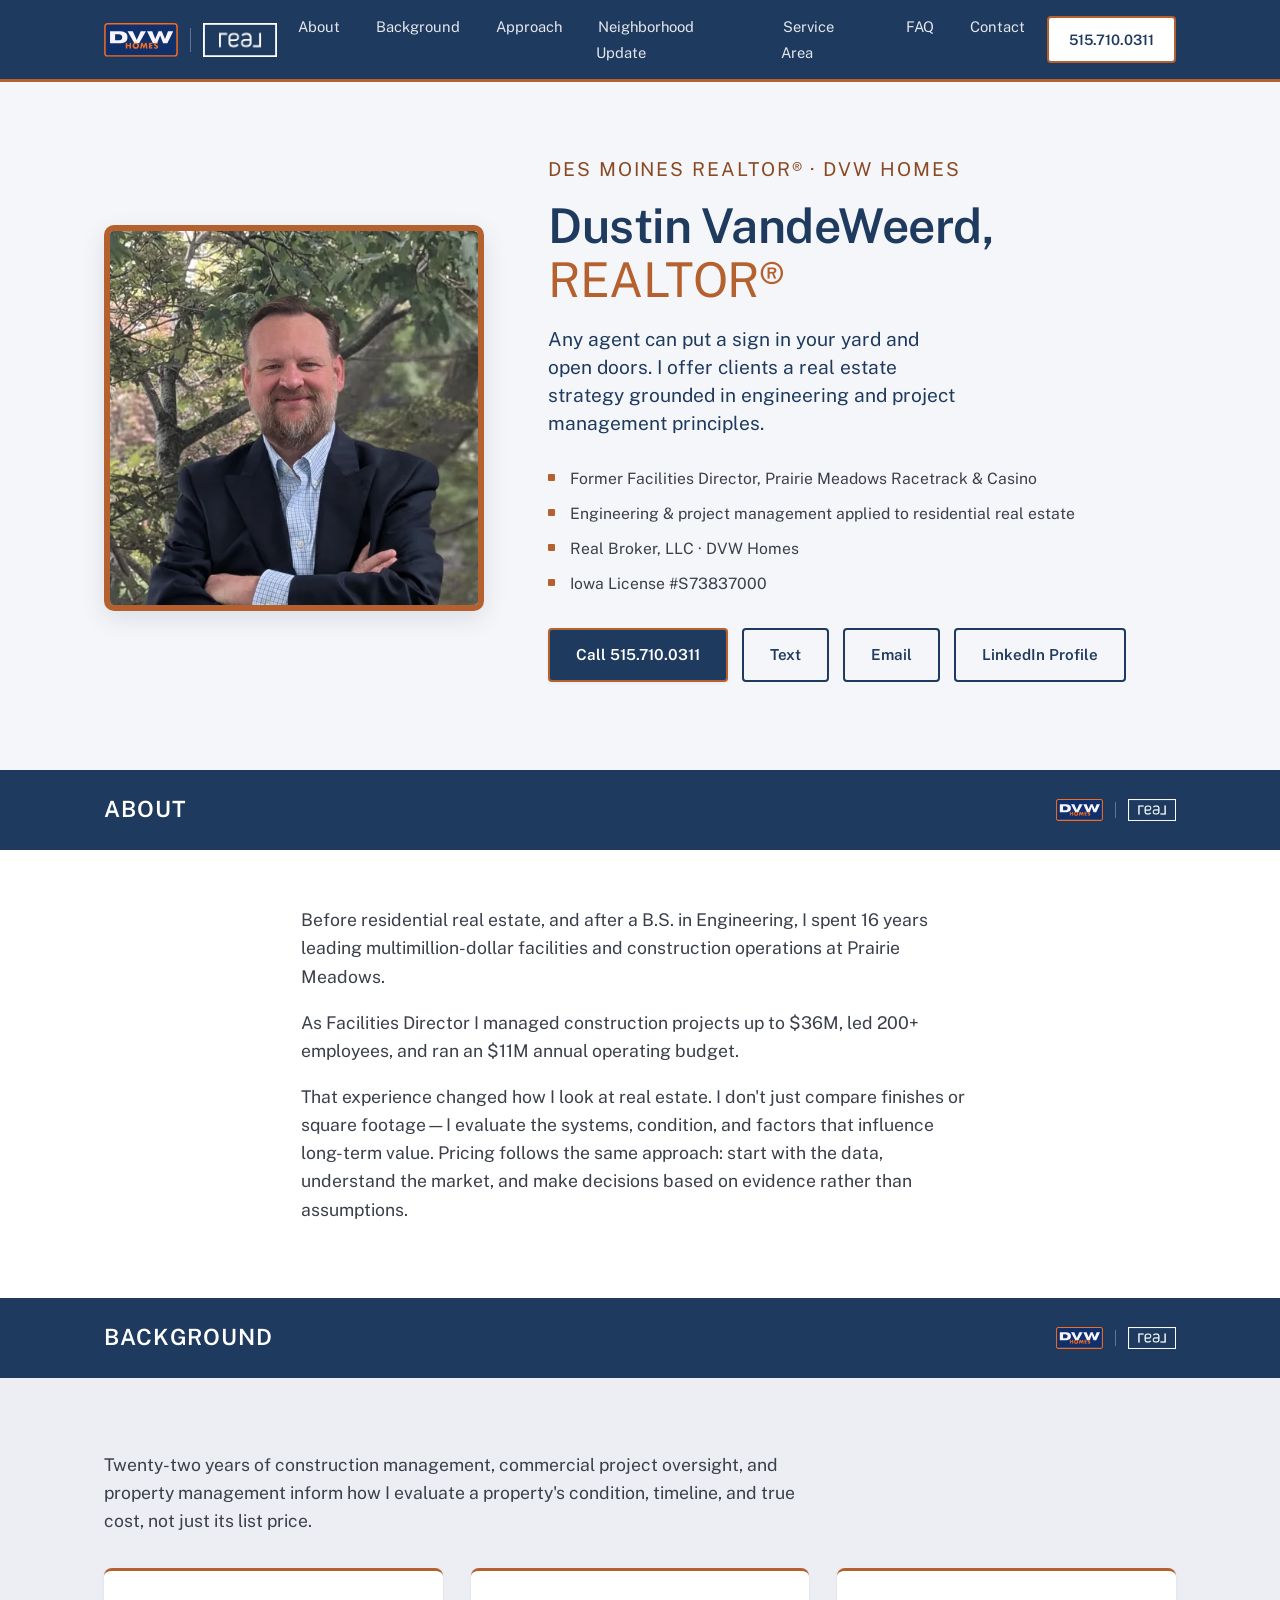
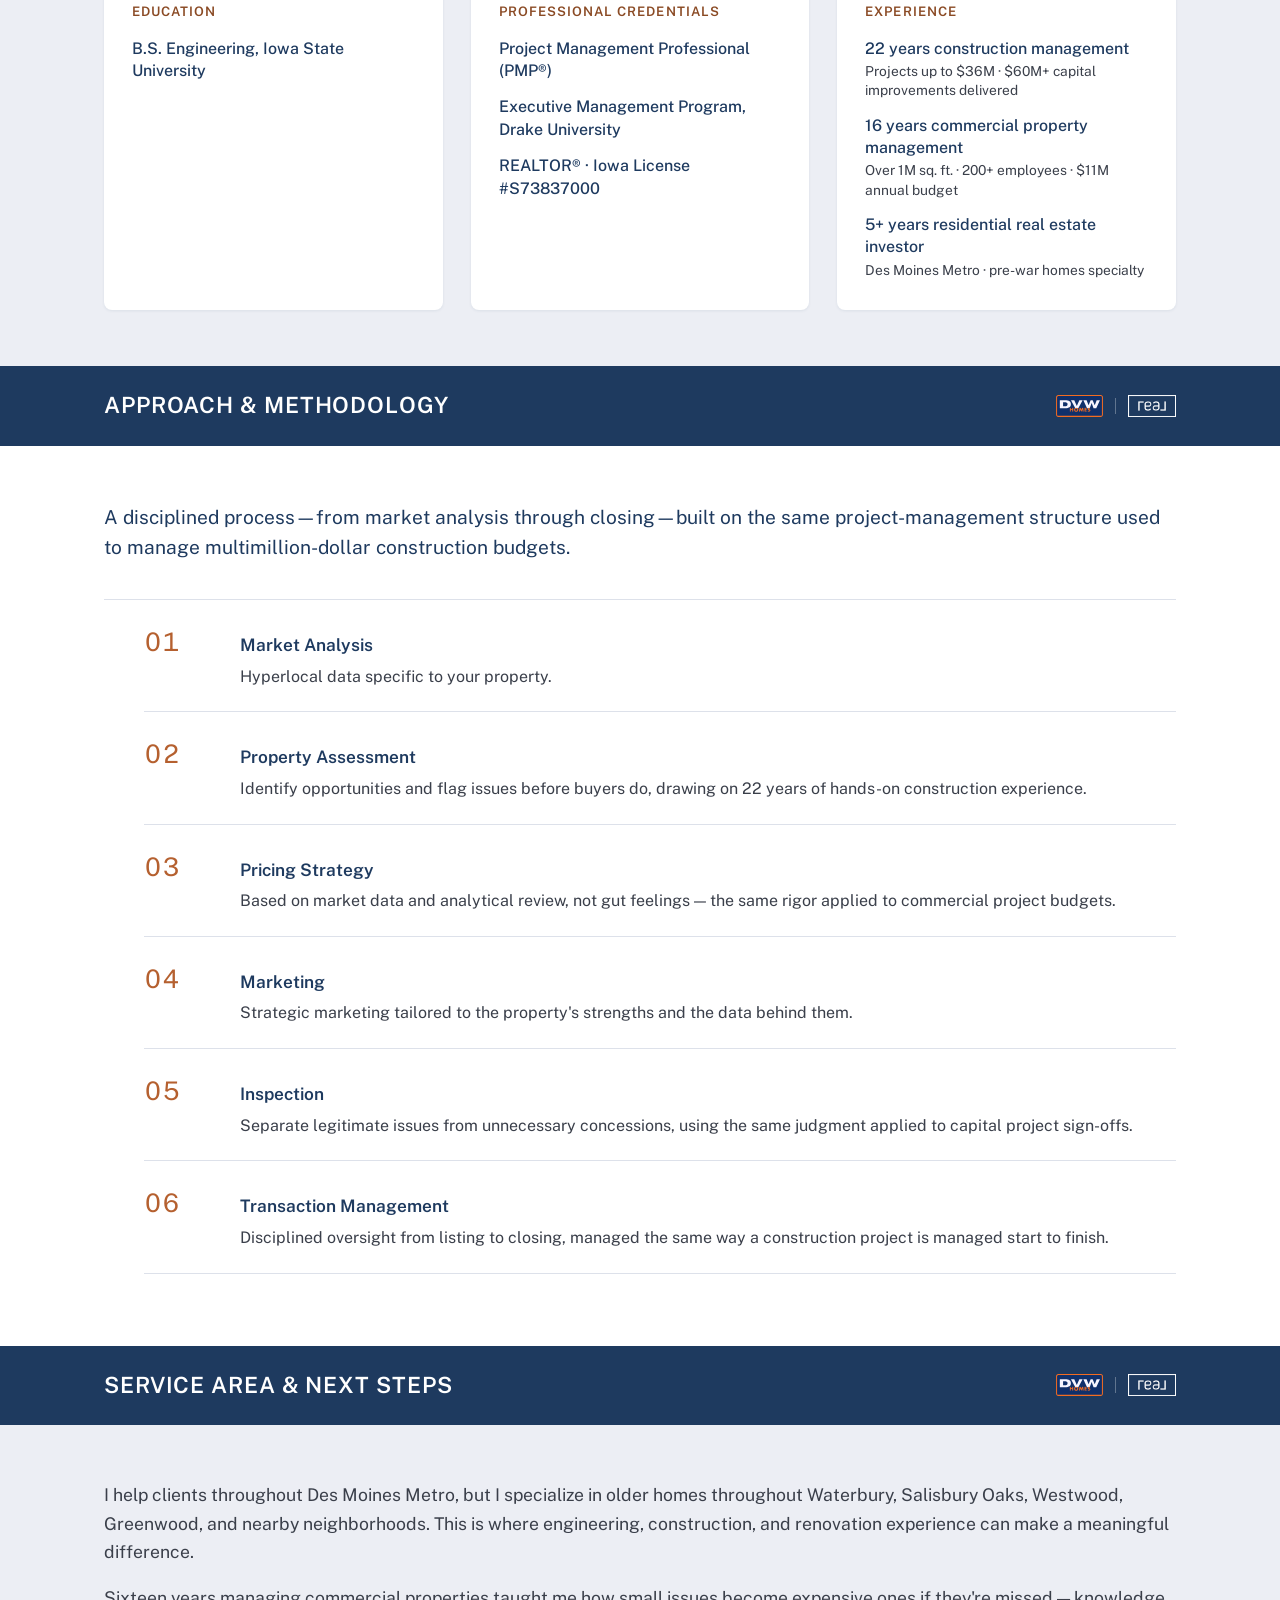
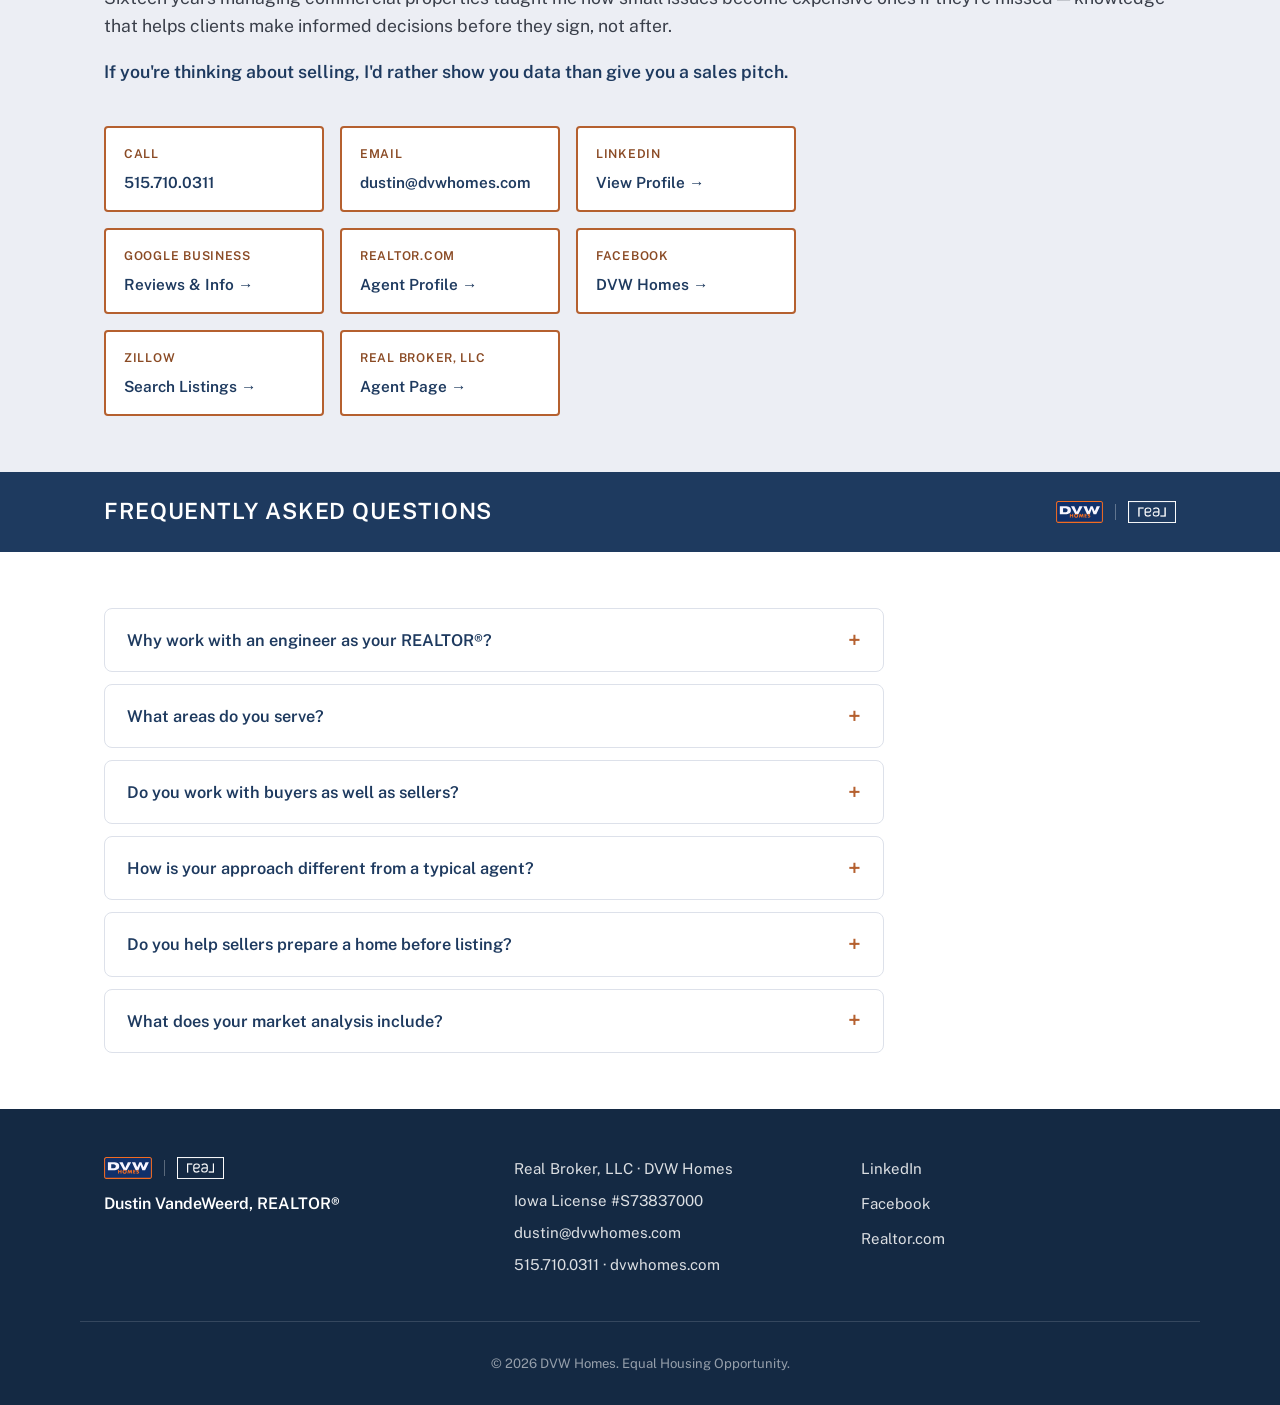
==== index.html @ 218a11d2 "Redesign neighborhood newsletter page: brand-true colors, unified button system, merged hero/differe" ====
<!DOCTYPE html>
<html lang="en">
<head>
<meta charset="UTF-8">
<meta name="viewport" content="width=device-width, initial-scale=1.0">
<title>Dustin VandeWeerd, Des Moines REALTOR® | DVW Homes</title>
<meta name="description" content="Des Moines REALTOR® Dustin VandeWeerd applies an engineering background and 22 years of construction experience to home buying, selling, and strategic guidance.">
<meta name="robots" content="index, follow">
<meta name="theme-color" content="#10306b">
<link rel="canonical" href="https://dvwhomes.com/">

<!-- Open Graph -->
<meta property="og:type" content="website">
<meta property="og:site_name" content="DVW Homes">
<meta property="og:title" content="Dustin VandeWeerd, Des Moines REALTOR® | DVW Homes">
<meta property="og:description" content="Des Moines REALTOR® Dustin VandeWeerd applies an engineering background and 22 years of construction experience to home buying, selling, and strategic guidance.">
<meta property="og:url" content="https://dvwhomes.com/">
<meta property="og:image" content="https://dvwhomes.com/assets/dvw-homes-og.jpg">
<meta property="og:image:width" content="1200">
<meta property="og:image:height" content="630">
<meta property="og:locale" content="en_US">

<!-- Twitter -->
<meta name="twitter:card" content="summary_large_image">
<meta name="twitter:title" content="Dustin VandeWeerd, Des Moines REALTOR® | DVW Homes">
<meta name="twitter:description" content="Des Moines REALTOR® Dustin VandeWeerd applies an engineering background and 22 years of construction experience to home buying, selling, and strategic guidance.">
<meta name="twitter:image" content="https://dvwhomes.com/assets/dvw-homes-og.jpg">

<link rel="icon" type="image/png" sizes="32x32" href="assets/favicon-32.png">
<link rel="icon" type="image/png" sizes="256x256" href="assets/favicon.png">
<link rel="apple-touch-icon" href="assets/apple-touch-icon.png">

<!-- Self-hosted fonts: no Google Fonts CDN round trip. Preload the two
     weights used above the fold (body copy + the H1/eyebrow) so text
     doesn't wait on CSS parsing to start fetching. -->
<link rel="preload" href="assets/fonts/public-sans-400.woff2" as="font" type="font/woff2" crossorigin>
<link rel="preload" href="assets/fonts/public-sans-600.woff2" as="font" type="font/woff2" crossorigin>
<link rel="preload" as="image" href="assets/dustin-hero-900.webp" fetchpriority="high"
      imagesrcset="assets/dustin-hero-480.webp 480w, assets/dustin-hero-900.webp 900w"
      imagesizes="(max-width: 980px) 320px, 380px" type="image/webp">

<link rel="stylesheet" href="style.css">

<script type="application/ld+json">
{
  "@context": "https://schema.org",
  "@type": ["RealEstateAgent", "LocalBusiness"],
  "name": "Dustin VandeWeerd, REALTOR\u00ae",
  "alternateName": "DVW Homes",
  "url": "https://dvwhomes.com/",
  "image": "https://dvwhomes.com/assets/dvw-homes-og.jpg",
  "logo": "https://dvwhomes.com/assets/dvw-only-logo.svg",
  "telephone": "+1-515-710-0311",
  "email": "dustin@dvwhomes.com",
  "identifier": "Iowa License #S73837000",
  "priceRange": "$$",
  "knowsAbout": [
    "Residential real estate",
    "Construction management",
    "Project management",
    "Property assessment",
    "Real estate pricing strategy"
  ],
  "address": {
    "@type": "PostalAddress",
    "addressLocality": "Des Moines",
    "addressRegion": "IA",
    "addressCountry": "US"
  },
  "areaServed": [
    {"@type": "City", "name": "Des Moines, IA"},
    {"@type": "City", "name": "Ankeny, IA"},
    {"@type": "City", "name": "Urbandale, IA"},
    {"@type": "City", "name": "West Des Moines, IA"},
    {"@type": "City", "name": "Waukee, IA"},
    {"@type": "City", "name": "Johnston, IA"},
    {"@type": "City", "name": "Clive, IA"},
    {"@type": "City", "name": "Windsor Heights, IA"},
    {"@type": "City", "name": "Pleasant Hill, IA"},
    {"@type": "City", "name": "Altoona, IA"},
    {"@type": "City", "name": "Norwalk, IA"},
    {"@type": "City", "name": "Cumming, IA"},
    {"@type": "Neighborhood", "name": "Waterbury, Des Moines, IA"},
    {"@type": "Neighborhood", "name": "Salisbury Oaks (SONA), Des Moines, IA"},
    {"@type": "Neighborhood", "name": "Westwood, Des Moines, IA"},
    {"@type": "Neighborhood", "name": "Greenwood, Des Moines, IA"}
  ],
  "worksFor": {
    "@type": "Organization",
    "name": "Real Broker, LLC",
    "url": "https://onereal.com/dvwhomes"
  },
  "sameAs": [
    "https://www.linkedin.com/in/dvwhomes/",
    "https://www.facebook.com/dvwhomes",
    "https://www.realtor.com/realestateagents/6a2c5222fc3a06b93ce57dd1",
    "https://onereal.com/dvwhomes",
    "https://share.google/mamUsUmlILJuWoOn6"
  ]
}
</script>

<script type="application/ld+json">
{
  "@context": "https://schema.org",
  "@type": "FAQPage",
  "mainEntity": [
    {
      "@type": "Question",
      "name": "Why work with an engineer as your REALTOR\u00ae?",
      "acceptedAnswer": {
        "@type": "Answer",
        "text": "I hold a B.S. in Engineering and spent 22 years in construction management, including 16 years as Facilities Director at Prairie Meadows overseeing projects up to $36M. That background shapes how I evaluate properties, assess condition, and price listings \u2014 with the same discipline used on commercial construction projects, applied to residential real estate."
      }
    },
    {
      "@type": "Question",
      "name": "What areas do you serve?",
      "acceptedAnswer": {
        "@type": "Answer",
        "text": "I work throughout the Des Moines metro, with a focus on Waterbury, Salisbury Oaks (SONA), Westwood, Greenwood, and nearby neighborhoods, where older housing stock benefits most from a construction and renovation background."
      }
    },
    {
      "@type": "Question",
      "name": "Do you work with buyers as well as sellers?",
      "acceptedAnswer": {
        "@type": "Answer",
        "text": "Yes. The same data-driven pricing and property assessment process applies whether you're buying your first home or selling one you've lived in for years."
      }
    },
    {
      "@type": "Question",
      "name": "How is your approach different from a typical agent?",
      "acceptedAnswer": {
        "@type": "Answer",
        "text": "My process follows the same structure I used managing construction projects: market analysis, property assessment, pricing strategy, marketing, inspection review, and transaction management \u2014 each step grounded in data rather than guesswork."
      }
    },
    {
      "@type": "Question",
      "name": "Do you help sellers prepare a home before listing?",
      "acceptedAnswer": {
        "@type": "Answer",
        "text": "Yes. Before a home goes on the market, I walk it with a construction-management eye \u2014 flagging issues that need attention and separating those from items that aren't worth the money, using the same assessment process described in my approach above."
      }
    },
    {
      "@type": "Question",
      "name": "What does your market analysis include?",
      "acceptedAnswer": {
        "@type": "Answer",
        "text": "Hyperlocal data specific to your property and neighborhood, used to build a pricing strategy based on market data rather than gut feelings \u2014 the same analytical approach used in commercial project budgeting."
      }
    }
  ]
}
</script>
</head>
<body>

<a class="skip-link" href="#main">Skip to content</a>

<header class="site-header">
  <div class="wrap header-inner">
    <a href="#top" class="brand" aria-label="DVW Homes home">
      <span class="logo-lockup">
        <img src="assets/dvw-only-logo.svg" alt="DVW Homes" width="74" height="34" class="lockup-dvw">
        <span class="lockup-divider" aria-hidden="true"></span>
        <img src="assets/real-broker-logo-white.png" alt="Real Broker, LLC" width="74" height="34" class="lockup-real">
      </span>
    </a>
    <nav class="site-nav" aria-label="Primary">
      <button class="nav-toggle" aria-expanded="false" aria-controls="nav-list">
        <span></span><span></span><span></span>
        <span class="sr-only">Menu</span>
      </button>
      <ul id="nav-list">
        <li><a href="#about">About</a></li>
        <li><a href="#background">Background</a></li>
        <li><a href="#approach">Approach</a></li>
        <li><a href="neighborhood-newsletter/">Neighborhood Update</a></li>
        <li><a href="#service-area">Service Area</a></li>
        <li><a href="#faq">FAQ</a></li>
        <li><a href="#contact">Contact</a></li>
      </ul>
    </nav>
    <a href="tel:5157100311" class="btn btn-nav">515.710.0311</a>
  </div>
</header>

<main id="main">

  <!-- HERO -->
  <section class="hero" id="top">
    <div class="wrap hero-inner">
      <div class="hero-photo">
        <picture>
          <source type="image/webp"
                  srcset="assets/dustin-hero-480.webp 480w, assets/dustin-hero-900.webp 900w"
                  sizes="(max-width: 980px) 320px, 380px">
          <img src="assets/dustin-hero-900.jpg"
               srcset="assets/dustin-hero-480.jpg 480w, assets/dustin-hero-900.jpg 900w"
               sizes="(max-width: 980px) 320px, 380px"
               width="900" height="916"
               alt="Dustin VandeWeerd, REALTOR with DVW Homes, standing outdoors in Des Moines"
               loading="eager" fetchpriority="high" decoding="async">
        </picture>
      </div>
      <div class="hero-copy">
        <p class="eyebrow">Des Moines REALTOR&reg; &middot; DVW Homes</p>
        <h1>Dustin VandeWeerd, <span class="serif-mark">REALTOR&reg;</span></h1>
        <p class="hero-lede">Any agent can put a sign in your yard and open doors. I offer clients a real estate strategy grounded in engineering and project management principles.</p>
        <ul class="hero-facts">
          <li>Former Facilities Director, Prairie Meadows Racetrack &amp; Casino</li>
          <li>Engineering &amp; project management applied to residential real estate</li>
          <li>Real Broker, LLC &middot; DVW Homes</li>
          <li>Iowa License #S73837000</li>
        </ul>
        <div class="btn-row">
          <a href="tel:5157100311" class="btn btn-primary">Call 515.710.0311</a>
          <a href="sms:5157100311" class="btn btn-outline">Text</a>
          <a href="mailto:dustin@dvwhomes.com" class="btn btn-outline">Email</a>
          <a href="https://www.linkedin.com/in/dvwhomes/" class="btn btn-outline" target="_blank" rel="noopener">LinkedIn Profile</a>
        </div>
      </div>
    </div>
  </section>

  <!-- ABOUT -->
  <section class="panel" id="about" aria-labelledby="about-h">
    <div class="panel-header">
      <div class="wrap panel-header-inner">
        <h2 id="about-h">About</h2>
        <span class="logo-lockup logo-lockup--sm" aria-hidden="true">
          <img src="assets/dvw-only-logo.svg" alt="" width="48" height="22" loading="lazy" decoding="async" class="lockup-dvw">
          <span class="lockup-divider"></span>
          <img src="assets/real-broker-logo-white.png" alt="" width="48" height="22" loading="lazy" decoding="async" class="lockup-real">
        </span>
      </div>
    </div>
    <div class="panel-body">
      <div class="wrap prose">
        <p>Before residential real estate, and after a B.S. in Engineering, I spent 16 years leading multimillion-dollar facilities and construction operations at Prairie Meadows.</p>
        <p>As Facilities Director I managed construction projects up to $36M, led 200+ employees, and ran an $11M annual operating budget.</p>
        <p>That experience changed how I look at real estate. I don't just compare finishes or square footage&mdash;I evaluate the systems, condition, and factors that influence long-term value. Pricing follows the same approach: start with the data, understand the market, and make decisions based on evidence rather than assumptions.</p>
      </div>
    </div>
  </section>

  <!-- BACKGROUND -->
  <section class="panel panel-alt" id="background" aria-labelledby="background-h">
    <div class="panel-header">
      <div class="wrap panel-header-inner">
        <h2 id="background-h">Background</h2>
        <span class="logo-lockup logo-lockup--sm" aria-hidden="true">
          <img src="assets/dvw-only-logo.svg" alt="" width="48" height="22" loading="lazy" decoding="async" class="lockup-dvw">
          <span class="lockup-divider"></span>
          <img src="assets/real-broker-logo-white.png" alt="" width="48" height="22" loading="lazy" decoding="async" class="lockup-real">
        </span>
      </div>
    </div>
    <div class="panel-body">
      <div class="wrap">
        <p class="prose section-intro">Twenty-two years of construction management, commercial project oversight, and property management inform how I evaluate a property's condition, timeline, and true cost, not just its list price.</p>
        <div class="credential-grid">
          <div class="credential-card">
            <h3>Education</h3>
            <ul>
              <li>B.S. Engineering, Iowa State University</li>
            </ul>
          </div>
          <div class="credential-card">
            <h3>Professional Credentials</h3>
            <ul>
              <li>Project Management Professional (PMP&reg;)</li>
              <li>Executive Management Program, Drake University</li>
              <li>REALTOR&reg; &middot; Iowa License #S73837000</li>
            </ul>
          </div>
          <div class="credential-card">
            <h3>Experience</h3>
            <ul>
              <li>22 years construction management<span class="detail">Projects up to $36M &middot; $60M+ capital improvements delivered</span></li>
              <li>16 years commercial property management<span class="detail">Over 1M sq. ft. &middot; 200+ employees &middot; $11M annual budget</span></li>
              <li>5+ years residential real estate investor<span class="detail">Des Moines Metro &middot; pre-war homes specialty</span></li>
            </ul>
          </div>
        </div>
      </div>
    </div>
  </section>

  <!-- APPROACH -->
  <section class="panel" id="approach" aria-labelledby="approach-h">
    <div class="panel-header">
      <div class="wrap panel-header-inner">
        <h2 id="approach-h">Approach &amp; Methodology</h2>
        <span class="logo-lockup logo-lockup--sm" aria-hidden="true">
          <img src="assets/dvw-only-logo.svg" alt="" width="48" height="22" loading="lazy" decoding="async" class="lockup-dvw">
          <span class="lockup-divider"></span>
          <img src="assets/real-broker-logo-white.png" alt="" width="48" height="22" loading="lazy" decoding="async" class="lockup-real">
        </span>
      </div>
    </div>
    <div class="panel-body">
      <div class="wrap">
        <p class="approach-intro">A disciplined process&mdash;from market analysis through closing&mdash;built on the same project-management structure used to manage multimillion-dollar construction budgets.</p>
        <ol class="process-list">
          <li><span class="process-num" aria-hidden="true">01</span><div><h3>Market Analysis</h3><p>Hyperlocal data specific to your property.</p></div></li>
          <li><span class="process-num" aria-hidden="true">02</span><div><h3>Property Assessment</h3><p>Identify opportunities and flag issues before buyers do, drawing on 22 years of hands-on construction experience.</p></div></li>
          <li><span class="process-num" aria-hidden="true">03</span><div><h3>Pricing Strategy</h3><p>Based on market data and analytical review, not gut feelings &mdash; the same rigor applied to commercial project budgets.</p></div></li>
          <li><span class="process-num" aria-hidden="true">04</span><div><h3>Marketing</h3><p>Strategic marketing tailored to the property's strengths and the data behind them.</p></div></li>
          <li><span class="process-num" aria-hidden="true">05</span><div><h3>Inspection</h3><p>Separate legitimate issues from unnecessary concessions, using the same judgment applied to capital project sign-offs.</p></div></li>
          <li><span class="process-num" aria-hidden="true">06</span><div><h3>Transaction Management</h3><p>Disciplined oversight from listing to closing, managed the same way a construction project is managed start to finish.</p></div></li>
        </ol>
      </div>
    </div>
  </section>

  <!-- SERVICE AREA -->
  <section class="panel panel-alt" id="service-area" aria-labelledby="service-area-h">
    <div class="panel-header">
      <div class="wrap panel-header-inner">
        <h2 id="service-area-h">Service Area &amp; Next Steps</h2>
        <span class="logo-lockup logo-lockup--sm" aria-hidden="true">
          <img src="assets/dvw-only-logo.svg" alt="" width="48" height="22" loading="lazy" decoding="async" class="lockup-dvw">
          <span class="lockup-divider"></span>
          <img src="assets/real-broker-logo-white.png" alt="" width="48" height="22" loading="lazy" decoding="async" class="lockup-real">
        </span>
      </div>
    </div>
    <div class="panel-body">
      <div class="wrap">
        <div class="prose prose-wide">
          <p>I help clients throughout Des Moines Metro, but I specialize in older homes throughout Waterbury, Salisbury Oaks, Westwood, Greenwood, and nearby neighborhoods. This is where engineering, construction, and renovation experience can make a meaningful difference.</p>
          <p>Sixteen years managing commercial properties taught me how small issues become expensive ones if they're missed &mdash; knowledge that helps clients make informed decisions before they sign, not after.</p>
          <p class="prose-emphasis">If you're thinking about selling, I'd rather show you data than give you a sales pitch.</p>
        </div>
        <div class="link-grid" id="contact">
          <a class="link-card" href="tel:5157100311">
            <span class="link-card-label">Call</span>
            <span class="link-card-value">515.710.0311</span>
          </a>
          <a class="link-card" href="mailto:dustin@dvwhomes.com">
            <span class="link-card-label">Email</span>
            <span class="link-card-value">dustin@dvwhomes.com</span>
          </a>
          <a class="link-card" href="https://www.linkedin.com/in/dvwhomes/" target="_blank" rel="noopener">
            <span class="link-card-label">LinkedIn</span>
            <span class="link-card-value">View Profile &rarr;</span>
          </a>
          <a class="link-card" href="https://share.google/mamUsUmlILJuWoOn6" target="_blank" rel="noopener">
            <span class="link-card-label">Google Business</span>
            <span class="link-card-value">Reviews &amp; Info &rarr;</span>
          </a>
          <a class="link-card" href="https://www.realtor.com/realestateagents/6a2c5222fc3a06b93ce57dd1" target="_blank" rel="noopener">
            <span class="link-card-label">Realtor.com</span>
            <span class="link-card-value">Agent Profile &rarr;</span>
          </a>
          <a class="link-card" href="https://www.facebook.com/dvwhomes" target="_blank" rel="noopener">
            <span class="link-card-label">Facebook</span>
            <span class="link-card-value">DVW Homes &rarr;</span>
          </a>
          <a class="link-card" href="https://www.zillow.com" target="_blank" rel="noopener">
            <span class="link-card-label">Zillow</span>
            <span class="link-card-value">Search Listings &rarr;</span>
          </a>
          <a class="link-card" href="https://onereal.com/dvwhomes" target="_blank" rel="noopener">
            <span class="link-card-label">Real Broker, LLC</span>
            <span class="link-card-value">Agent Page &rarr;</span>
          </a>
        </div>
      </div>
    </div>
  </section>
  <!-- FAQ -->
  <section class="panel" id="faq" aria-labelledby="faq-h">
    <div class="panel-header">
      <div class="wrap panel-header-inner">
        <h2 id="faq-h">Frequently Asked Questions</h2>
        <span class="logo-lockup logo-lockup--sm" aria-hidden="true">
          <img src="assets/dvw-only-logo.svg" alt="" width="48" height="22" loading="lazy" decoding="async" class="lockup-dvw">
          <span class="lockup-divider"></span>
          <img src="assets/real-broker-logo-white.png" alt="" width="48" height="22" loading="lazy" decoding="async" class="lockup-real">
        </span>
      </div>
    </div>
    <div class="panel-body">
      <div class="wrap">
        <div class="faq-list">
          <details class="faq-item">
            <summary>Why work with an engineer as your REALTOR&reg;?</summary>
            <p>I hold a B.S. in Engineering and spent 22 years in construction management, including 16 years as Facilities Director at Prairie Meadows overseeing projects up to $36M. That background shapes how I evaluate properties, assess condition, and price listings &mdash; with the same discipline used on commercial construction projects, applied to residential real estate.</p>
          </details>
          <details class="faq-item">
            <summary>What areas do you serve?</summary>
            <p>I work throughout the Des Moines metro, with a focus on Waterbury, Salisbury Oaks (SONA), Westwood, Greenwood, and nearby neighborhoods, where older housing stock benefits most from a construction and renovation background.</p>
          </details>
          <details class="faq-item">
            <summary>Do you work with buyers as well as sellers?</summary>
            <p>Yes. The same data-driven pricing and property assessment process applies whether you're buying your first home or selling one you've lived in for years.</p>
          </details>
          <details class="faq-item">
            <summary>How is your approach different from a typical agent?</summary>
            <p>My process follows the same structure I used managing construction projects: market analysis, property assessment, pricing strategy, marketing, inspection review, and transaction management &mdash; each step grounded in data rather than guesswork.</p>
          </details>
          <details class="faq-item">
            <summary>Do you help sellers prepare a home before listing?</summary>
            <p>Yes. Before a home goes on the market, I walk it with a construction-management eye &mdash; flagging issues that need attention and separating those from items that aren't worth the money, using the same assessment process described in my approach above.</p>
          </details>
          <details class="faq-item">
            <summary>What does your market analysis include?</summary>
            <p>Hyperlocal data specific to your property and neighborhood, used to build a pricing strategy based on market data rather than gut feelings &mdash; the same analytical approach used in commercial project budgeting.</p>
          </details>
        </div>
      </div>
    </div>
  </section>

</main>

<footer class="site-footer">
  <div class="wrap footer-inner">
    <div class="footer-brand">
      <span class="logo-lockup logo-lockup--sm">
        <img src="assets/dvw-only-logo.svg" alt="DVW Homes" width="48" height="22" loading="lazy" decoding="async" class="lockup-dvw">
        <span class="lockup-divider" aria-hidden="true"></span>
        <img src="assets/real-broker-logo-white.png" alt="Real Broker, LLC" width="48" height="22" loading="lazy" decoding="async" class="lockup-real">
      </span>
      <p>Dustin VandeWeerd, REALTOR&reg;</p>
    </div>
    <div class="footer-contact">
      <p>Real Broker, LLC &middot; DVW Homes</p>
      <p>Iowa License #S73837000</p>
      <p><a href="mailto:dustin@dvwhomes.com">dustin@dvwhomes.com</a></p>
      <p><a href="tel:5157100311">515.710.0311</a> &middot; <a href="https://dvwhomes.com">dvwhomes.com</a></p>
    </div>
    <div class="footer-links">
      <a href="https://www.linkedin.com/in/dvwhomes/" target="_blank" rel="noopener">LinkedIn</a>
      <a href="https://www.facebook.com/dvwhomes" target="_blank" rel="noopener">Facebook</a>
      <a href="https://www.realtor.com/realestateagents/6a2c5222fc3a06b93ce57dd1" target="_blank" rel="noopener">Realtor.com</a>
    </div>
  </div>
  <div class="wrap footer-bottom">
    <p>&copy; <span id="year">2026</span> DVW Homes. Equal Housing Opportunity.</p>
  </div>
</footer>

<script src="script.js"></script>
</body>
</html>
---- style.css ----
/* ============================================
   Self-hosted Public Sans (latin, 400/500/600/700)
   No Google Fonts CDN round trip.
   ============================================ */
@font-face {
  font-family: 'Public Sans';
  font-style: normal;
  font-weight: 400;
  font-display: swap;
  src: url('assets/fonts/public-sans-400.woff2') format('woff2');
}
@font-face {
  font-family: 'Public Sans';
  font-style: normal;
  font-weight: 500;
  font-display: swap;
  src: url('assets/fonts/public-sans-500.woff2') format('woff2');
}
@font-face {
  font-family: 'Public Sans';
  font-style: normal;
  font-weight: 600;
  font-display: swap;
  src: url('assets/fonts/public-sans-600.woff2') format('woff2');
}
@font-face {
  font-family: 'Public Sans';
  font-style: normal;
  font-weight: 700;
  font-display: swap;
  src: url('assets/fonts/public-sans-700.woff2') format('woff2');
}

/* ============================================
   DVW Homes — Design tokens
   Muted, consulting/engineering-firm palette:
   less saturated navy, terracotta instead of
   bright orange, tighter corner radii.
   ============================================ */
:root {
  --navy: #1e3a5f;
  --navy-deep: #142943;
  --orange: #b5602f;
  --orange-deep: #954e26;
  /* AA-safe (4.5:1+ on white) variant for small text set in orange. */
  --orange-text: #8a4a24;
  --ink: #1d1d1d;
  --body-text: #3a3f4a;
  --bg: #f5f6f9;
  --bg-alt: #eceef4;
  --white: #ffffff;
  --line: #dde1ea;

  --font: 'Public Sans', -apple-system, BlinkMacSystemFont, 'Segoe UI', sans-serif;

  --radius-sm: 4px;
  --radius-md: 8px;
  --radius-lg: 10px;

  --wrap: 1120px;
  --header-h: 84px;

  --shadow-sm: 0 1px 3px rgba(30, 58, 95, 0.08);
  --shadow-md: 0 8px 24px rgba(30, 58, 95, 0.12);
}

/* ============================================
   Reset
   ============================================ */
*, *::before, *::after { box-sizing: border-box; }
html { scroll-behavior: smooth; }
body {
  margin: 0;
  font-family: var(--font);
  color: var(--body-text);
  background: var(--bg);
  line-height: 1.6;
  -webkit-font-smoothing: antialiased;
}
img { max-width: 100%; display: block; }
a { color: inherit; text-decoration: none; }
ul { margin: 0; padding: 0; list-style: none; }
h1, h2, h3 { font-family: var(--font); color: var(--navy); margin: 0; font-weight: 600; }

.sr-only {
  position: absolute; width: 1px; height: 1px; padding: 0; margin: -1px;
  overflow: hidden; clip: rect(0,0,0,0); white-space: nowrap; border: 0;
}

.skip-link {
  position: absolute; left: -999px; top: 0; z-index: 200;
  background: var(--orange); color: var(--white); padding: 12px 20px;
  font-weight: 600;
}
.skip-link:focus { left: 0; }

:focus-visible {
  outline: 3px solid var(--orange);
  outline-offset: 2px;
}

@media (prefers-reduced-motion: reduce) {
  html { scroll-behavior: auto; }
  * { animation-duration: 0.01ms !important; transition-duration: 0.01ms !important; }
}

.wrap {
  max-width: var(--wrap);
  margin: 0 auto;
  padding: 0 24px;
}

/* Anchor targets: offset for the sticky header so a nav click
   doesn't land the heading underneath it. */
section[id],
#contact {
  scroll-margin-top: var(--header-h);
}

/* ============================================
   Logo lockup (DVW mark + Real Broker mark)
   Used in header, panel headers, and footer —
   all on navy backgrounds, so the white-outline
   Real logo reads correctly everywhere it appears.
   ============================================ */
.logo-lockup {
  display: inline-flex;
  align-items: center;
  gap: 12px;
}
.logo-lockup .lockup-dvw,
.logo-lockup .lockup-real {
  height: 34px;
  width: auto;
  display: block;
}
.logo-lockup .lockup-divider {
  width: 1px;
  height: 24px;
  background: rgba(255, 255, 255, 0.3);
  flex-shrink: 0;
}
.logo-lockup--sm .lockup-dvw,
.logo-lockup--sm .lockup-real {
  height: 22px;
}
.logo-lockup--sm .lockup-divider { height: 16px; }

/* ============================================
   Buttons
   ============================================ */
.btn {
  display: inline-flex;
  align-items: center;
  gap: 8px;
  font-family: var(--font);
  font-weight: 600;
  font-size: 0.95rem;
  padding: 13px 26px;
  border-radius: var(--radius-sm);
  border: 2px solid transparent;
  cursor: pointer;
  transition: transform 0.15s ease, background-color 0.15s ease, color 0.15s ease, box-shadow 0.15s ease;
  white-space: nowrap;
}
/* Primary CTA: solid navy (12.7:1 contrast) with an accent ring —
   white text on the orange accent alone fails WCAG AA at button
   text sizes, so orange stays a border accent, not the fill. */
.btn-primary {
  background: var(--navy);
  color: var(--white);
  border-color: var(--orange);
  box-shadow: var(--shadow-sm);
}
.btn-primary:hover { background: var(--navy-deep); border-color: var(--orange-deep); transform: translateY(-1px); }

.btn-outline {
  background: transparent;
  border-color: var(--navy);
  color: var(--navy);
}
.btn-outline:hover { background: var(--navy); color: var(--white); }

.btn-text {
  padding: 13px 4px;
  color: var(--navy);
  font-weight: 600;
  border-bottom: 2px solid transparent;
}
.btn-text:hover { border-bottom-color: var(--orange); }

/* Same contrast logic as .btn-primary. */
.btn-nav {
  background: var(--white);
  color: var(--navy);
  border-color: var(--orange);
  padding: 10px 20px;
  font-size: 0.9rem;
  flex-shrink: 0;
}
.btn-nav:hover { background: var(--navy-deep); color: var(--white); border-color: var(--orange-deep); }

.btn-row {
  display: flex;
  flex-wrap: wrap;
  align-items: center;
  gap: 14px;
  margin-top: 32px;
}

/* ============================================
   Header / Nav
   ============================================ */
.site-header {
  background: var(--navy);
  position: sticky;
  top: 0;
  z-index: 100;
  border-bottom: 3px solid var(--orange);
}
.header-inner {
  display: flex;
  align-items: center;
  justify-content: space-between;
  gap: 20px;
  padding-top: 14px;
  padding-bottom: 14px;
}
.brand { display: inline-flex; }

.site-nav ul {
  display: flex;
  gap: 32px;
}
.site-nav a {
  color: var(--white);
  font-size: 0.92rem;
  font-weight: 400;
  opacity: 0.88;
  padding: 6px 2px;
  border-bottom: 2px solid transparent;
  transition: opacity 0.15s ease, border-color 0.15s ease;
}
.site-nav a:hover { opacity: 1; border-bottom-color: var(--orange); }

.nav-toggle {
  display: none;
  flex-direction: column;
  justify-content: center;
  gap: 5px;
  width: 40px;
  height: 40px;
  background: transparent;
  border: none;
  cursor: pointer;
  padding: 0;
}
.nav-toggle span {
  display: block;
  height: 2px;
  width: 24px;
  background: var(--white);
  margin: 0 auto;
  transition: transform 0.2s ease, opacity 0.2s ease;
}

/* ============================================
   Hero
   ============================================ */
.hero {
  background: var(--bg);
  padding: 72px 0 88px;
}
.hero-inner {
  display: grid;
  grid-template-columns: 380px 1fr;
  gap: 64px;
  align-items: center;
}
.hero-photo img {
  border-radius: var(--radius-lg);
  border: 6px solid var(--orange);
  box-shadow: var(--shadow-md);
  width: 100%;
  height: auto;
  object-fit: cover;
}
.eyebrow {
  text-transform: uppercase;
  letter-spacing: 0.1em;
  font-weight: 400;
  font-size: 1.2rem;
  color: var(--orange-text);
  margin: 0 0 14px;
}
.hero-copy h1 {
  font-size: clamp(2.1rem, 4vw, 3rem);
  font-weight: 600;
  line-height: 1.12;
  letter-spacing: -0.01em;
}
.serif-mark { color: var(--orange); font-weight: 400; }
.hero-lede {
  font-size: 1.2rem;
  font-weight: 400;
  color: var(--navy);
  margin: 20px 0 0;
  max-width: 34ch;
  line-height: 1.45;
}
.hero-facts {
  margin-top: 28px;
  display: grid;
  gap: 10px;
}
.hero-facts li {
  position: relative;
  padding-left: 22px;
  font-size: 0.98rem;
  color: var(--body-text);
}
.hero-facts li::before {
  content: '';
  position: absolute;
  left: 0;
  top: 8px;
  width: 7px;
  height: 7px;
  border-radius: 1px;
  background: var(--orange);
}

/* ============================================
   Panels (section pattern)
   ============================================ */
.panel-header {
  background: var(--navy);
}
.panel-header-inner {
  display: flex;
  align-items: center;
  justify-content: space-between;
  padding: 22px 24px;
}
.panel-header h2 {
  color: var(--white);
  font-size: 1.4rem;
  font-weight: 600;
  text-transform: uppercase;
  letter-spacing: 0.04em;
}

.panel-body {
  padding: 56px 0;
  background: var(--white);
}
.panel-alt .panel-body { background: var(--bg-alt); }

.prose {
  max-width: 66ch;
  font-size: 1.1rem;
}
.prose p { margin: 0 0 18px; }
.prose-emphasis {
  color: var(--navy);
  font-weight: 600;
}
.section-intro { margin-bottom: 32px; }
/* Service Area intro sits directly above the full-width link grid;
   the 66ch reading-width cap made it look narrower than the rest
   of the section by comparison. Let it use the full wrap width. */
.prose-wide { max-width: none; }

/* Credentials grid */
.credential-grid {
  display: grid;
  grid-template-columns: repeat(3, 1fr);
  gap: 28px;
}
.credential-card {
  background: var(--white);
  border-radius: var(--radius-md);
  padding: 30px 28px;
  box-shadow: var(--shadow-sm);
  border-top: 3px solid var(--orange);
}
.credential-card h3 {
  font-size: 0.82rem;
  text-transform: uppercase;
  letter-spacing: 0.08em;
  color: var(--orange-text);
  margin-bottom: 16px;
}
.credential-card ul { display: grid; gap: 14px; }
.credential-card li {
  font-weight: 500;
  color: var(--navy);
  font-size: 1rem;
  line-height: 1.4;
}
.credential-card li .detail {
  display: block;
  font-weight: 400;
  color: var(--body-text);
  font-size: 0.86rem;
  margin-top: 2px;
}

/* Approach / process list */
.approach-intro {
  font-size: 1.2rem;
  color: var(--navy);
  font-weight: 400;
  margin: 0 0 36px;
}
.process-list {
  display: grid;
  gap: 0;
  border-top: 1px solid var(--line);
}
.process-list li {
  display: grid;
  grid-template-columns: 72px 1fr;
  gap: 24px;
  align-items: baseline;
  padding: 22px 0;
  border-bottom: 1px solid var(--line);
}
.process-num {
  font-size: 1.6rem;
  font-weight: 400;
  color: var(--orange);
  font-variant-numeric: tabular-nums;
}
.process-list h3 {
  display: block;
  font-size: 1.08rem;
  margin: 0 0 4px;
}
.process-list p { margin: 0; color: var(--body-text); }

/* Link grid — fixed card width (not 1fr stretch) so cards read as
   compact buttons rather than oversized tiles, and wrap into more
   rows instead of stretching to fill four wide columns. */
.link-grid {
  margin-top: 40px;
  display: grid;
  grid-template-columns: repeat(3, 220px);
  justify-content: start;
  gap: 16px;
}
.link-card {
  display: flex;
  flex-direction: column;
  gap: 6px;
  background: var(--white);
  border: 2px solid var(--orange);
  border-radius: var(--radius-sm);
  padding: 16px 18px;
  transition: background-color 0.15s ease, transform 0.15s ease;
}
.link-card:hover { background: var(--navy); transform: translateY(-2px); }
.link-card:hover .link-card-label,
.link-card:hover .link-card-value { color: var(--white); }
.link-card-label {
  font-size: 0.76rem;
  text-transform: uppercase;
  letter-spacing: 0.06em;
  color: var(--orange-text);
  font-weight: 600;
}
.link-card-value {
  font-size: 0.96rem;
  font-weight: 600;
  color: var(--navy);
}

/* FAQ */
.faq-list {
  display: grid;
  gap: 12px;
  max-width: 780px;
}
.faq-item {
  background: var(--white);
  border: 1px solid var(--line);
  border-radius: var(--radius-md);
  padding: 18px 22px;
}
.faq-item + .faq-item { margin-top: 0; }
.faq-item summary {
  cursor: pointer;
  font-weight: 600;
  color: var(--navy);
  font-size: 1.02rem;
  list-style: none;
  display: flex;
  align-items: center;
  justify-content: space-between;
  gap: 16px;
}
.faq-item summary::-webkit-details-marker { display: none; }
.faq-item summary::after {
  content: '+';
  flex-shrink: 0;
  color: var(--orange);
  font-weight: 600;
  font-size: 1.4rem;
  line-height: 1;
}
.faq-item[open] summary::after { content: '\2212'; }
.faq-item p {
  margin: 14px 0 0;
  color: var(--body-text);
  font-size: 0.98rem;
  line-height: 1.6;
}

/* ============================================
   Footer
   ============================================ */
.site-footer {
  background: var(--navy-deep);
  color: rgba(255,255,255,0.85);
  padding-top: 48px;
}
.footer-inner {
  display: grid;
  grid-template-columns: 1.2fr 1fr 1fr;
  gap: 32px;
  padding-bottom: 36px;
  border-bottom: 1px solid rgba(255,255,255,0.14);
}
.footer-brand .logo-lockup { margin-bottom: 12px; }
.footer-brand p { font-weight: 600; color: var(--white); margin: 0; }
.footer-contact p { margin: 0 0 8px; font-size: 0.94rem; }
.footer-contact a:hover { color: var(--orange); }
.footer-links { display: flex; flex-direction: column; gap: 10px; align-items: flex-start; }
.footer-links a {
  font-size: 0.94rem;
  font-weight: 400;
  border-bottom: 1px solid transparent;
}
.footer-links a:hover { border-bottom-color: var(--orange); color: var(--orange); }

.footer-bottom {
  padding: 18px 24px;
  font-size: 0.82rem;
  color: rgba(255,255,255,0.55);
  text-align: center;
}

/* ============================================
   Responsive
   ============================================ */
@media (max-width: 980px) {
  .hero-inner { grid-template-columns: 1fr; gap: 40px; }
  .hero-photo { max-width: 320px; margin: 0 auto; }
  .btn-row { justify-content: center; }
  .credential-grid { grid-template-columns: 1fr; }
  .link-grid { grid-template-columns: repeat(2, 1fr); max-width: 460px; }
  .footer-inner { grid-template-columns: 1fr; text-align: center; }
  .footer-links { align-items: center; }
  .footer-brand .logo-lockup { justify-content: center; }
}

@media (max-width: 720px) {
  .site-nav ul {
    position: absolute;
    top: 100%;
    left: 0;
    right: 0;
    background: var(--navy);
    flex-direction: column;
    gap: 0;
    padding: 8px 24px 18px;
    display: none;
    border-bottom: 3px solid var(--orange);
  }
  .site-nav.open ul { display: flex; }
  .site-nav a { display: block; padding: 12px 0; border-bottom: 1px solid rgba(255,255,255,0.12); }
  .nav-toggle { display: flex; }
  .btn-nav { font-size: 0.82rem; padding: 9px 14px; }
  .panel-header-inner { padding: 18px 24px; }
  .logo-lockup--sm { display: none; }
  .link-grid { grid-template-columns: 1fr; max-width: 320px; }
  .process-list li { grid-template-columns: 48px 1fr; }
}
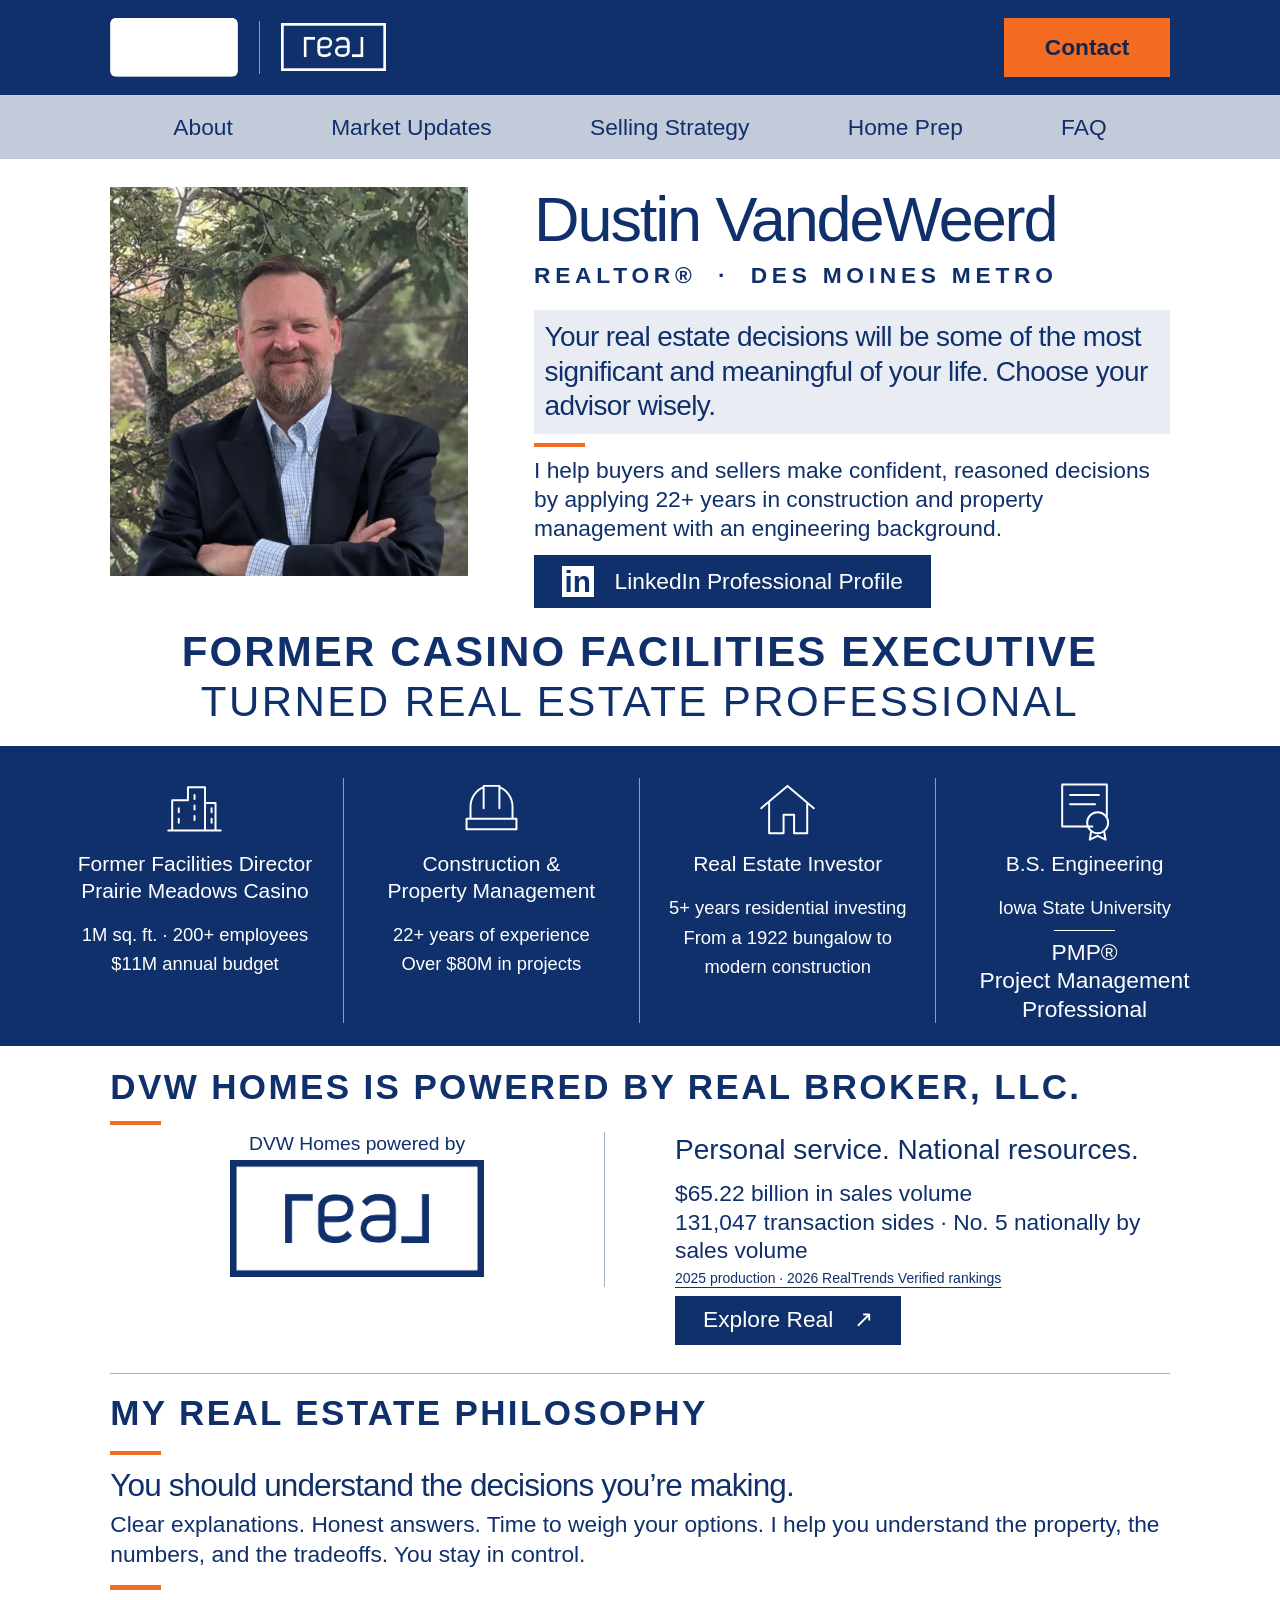
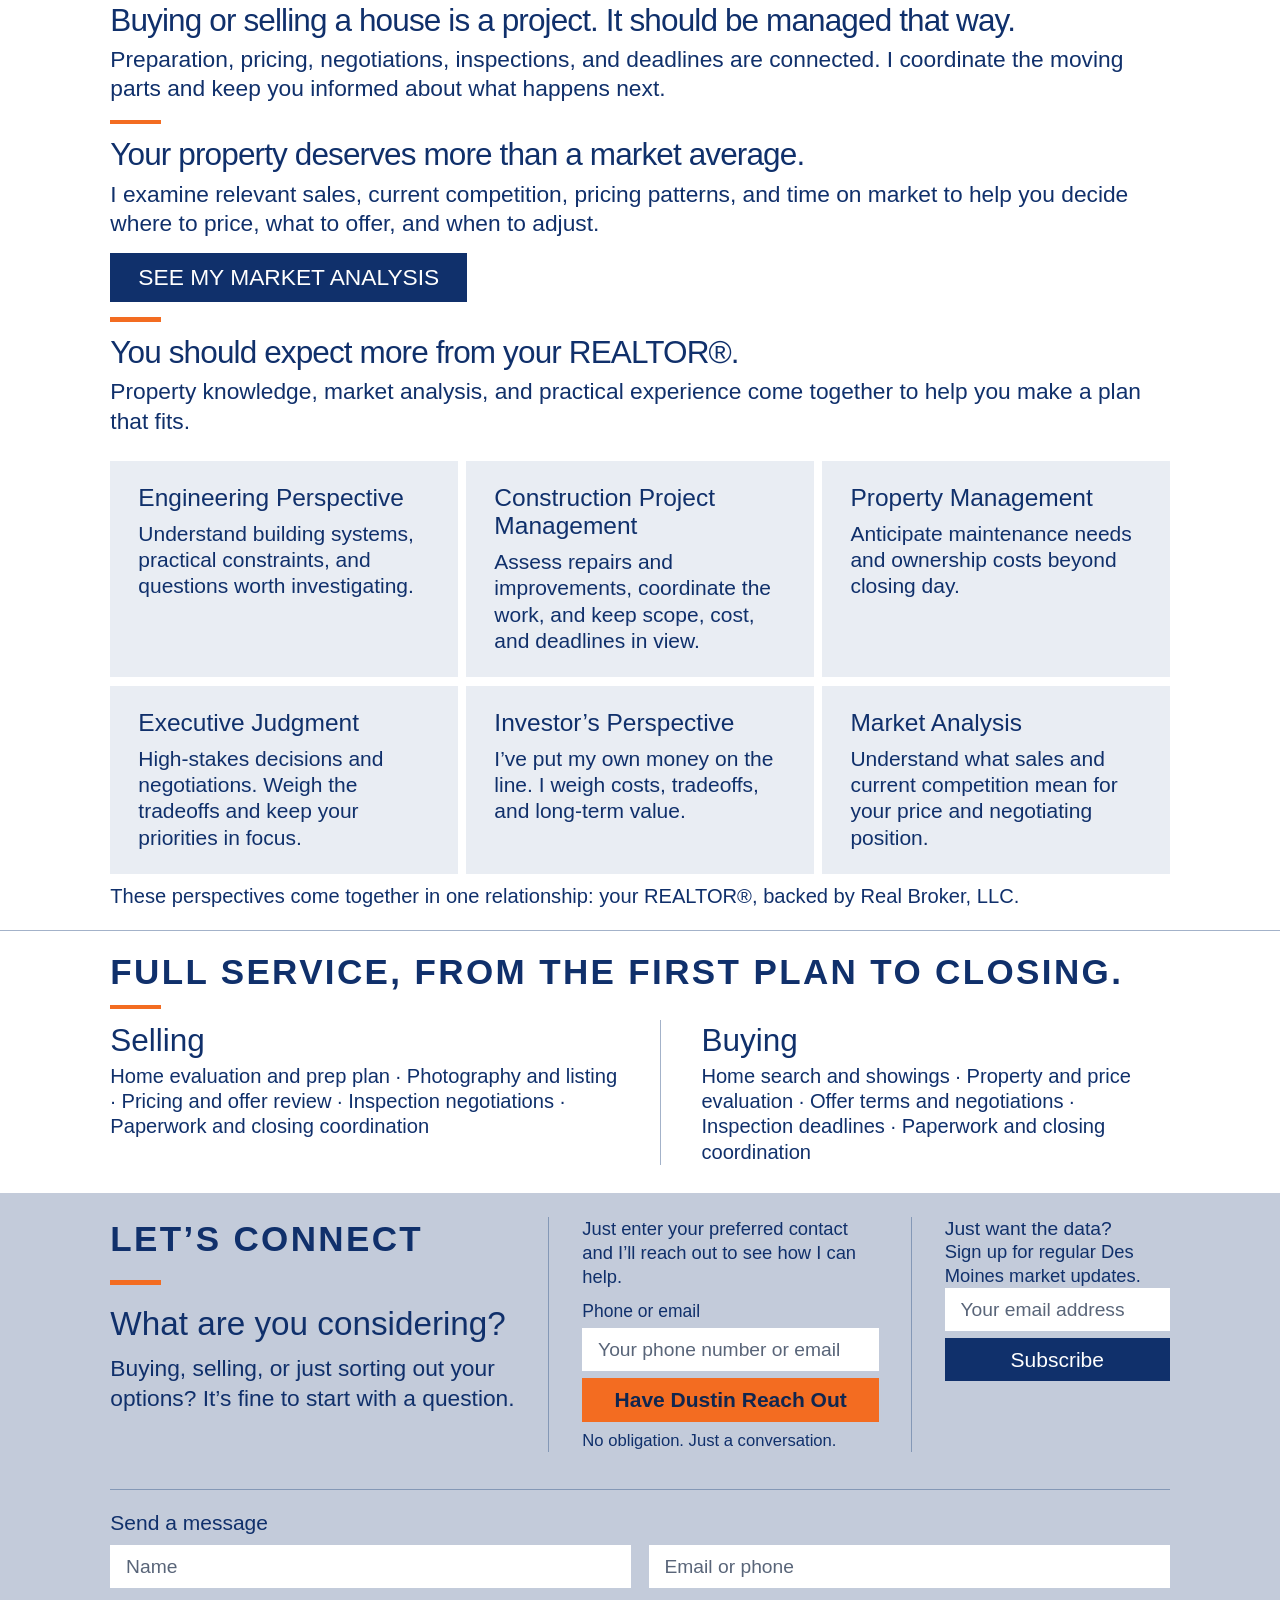
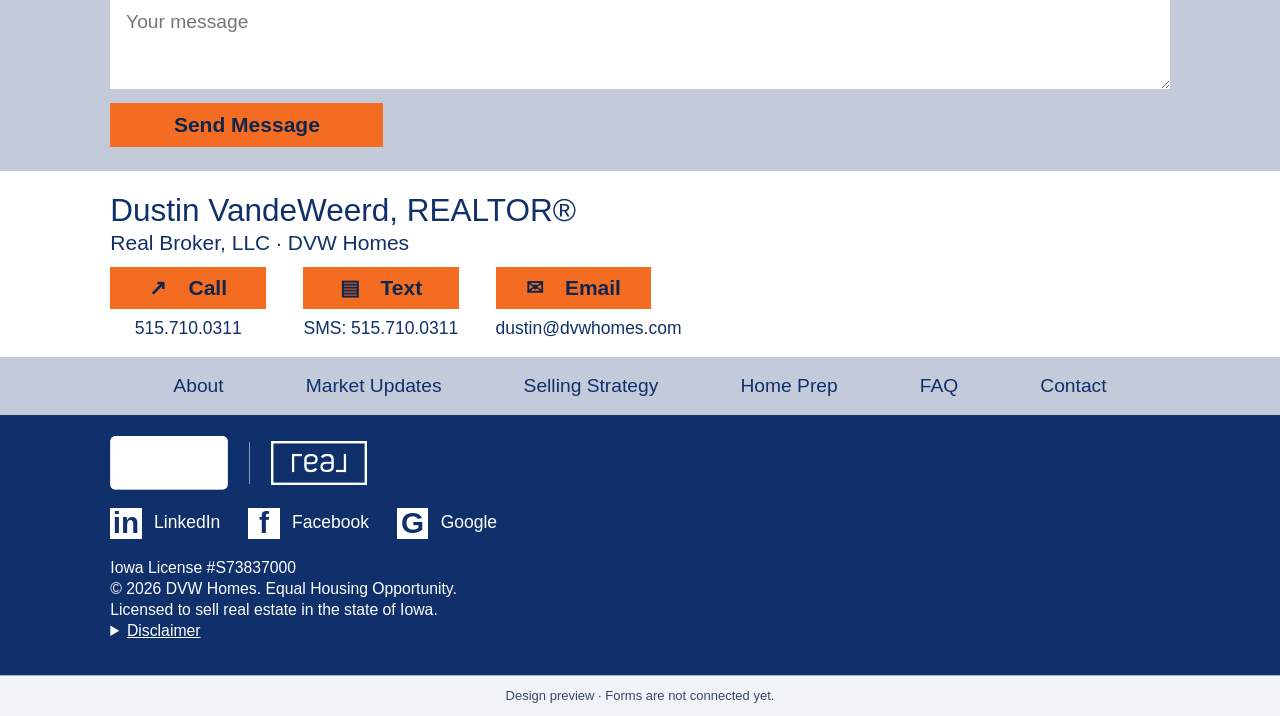
==== commit 9114e94b: "Implement approved DVW Homes website design for review" ====
--- a/index.html
+++ b/index.html
@@ -37,7 +37,7 @@
 <link rel="preload" href="assets/fonts/public-sans-600.woff2" as="font" type="font/woff2" crossorigin>
 <link rel="preload" as="image" href="assets/dustin-hero-900.webp" fetchpriority="high"
       imagesrcset="assets/dustin-hero-480.webp 480w, assets/dustin-hero-900.webp 900w"
-      imagesizes="(max-width: 980px) 320px, 380px" type="image/webp">
+      imagesizes="(max-width: 700px) 85vw, 340px" type="image/webp">
 
 <link rel="stylesheet" href="style.css">
 
@@ -100,353 +100,27 @@
 }
 </script>
 
-<script type="application/ld+json">
-{
-  "@context": "https://schema.org",
-  "@type": "FAQPage",
-  "mainEntity": [
-    {
-      "@type": "Question",
-      "name": "Why work with an engineer as your REALTOR\u00ae?",
-      "acceptedAnswer": {
-        "@type": "Answer",
-        "text": "I hold a B.S. in Engineering and spent 22 years in construction management, including 16 years as Facilities Director at Prairie Meadows overseeing projects up to $36M. That background shapes how I evaluate properties, assess condition, and price listings \u2014 with the same discipline used on commercial construction projects, applied to residential real estate."
-      }
-    },
-    {
-      "@type": "Question",
-      "name": "What areas do you serve?",
-      "acceptedAnswer": {
-        "@type": "Answer",
-        "text": "I work throughout the Des Moines metro, with a focus on Waterbury, Salisbury Oaks (SONA), Westwood, Greenwood, and nearby neighborhoods, where older housing stock benefits most from a construction and renovation background."
-      }
-    },
-    {
-      "@type": "Question",
-      "name": "Do you work with buyers as well as sellers?",
-      "acceptedAnswer": {
-        "@type": "Answer",
-        "text": "Yes. The same data-driven pricing and property assessment process applies whether you're buying your first home or selling one you've lived in for years."
-      }
-    },
-    {
-      "@type": "Question",
-      "name": "How is your approach different from a typical agent?",
-      "acceptedAnswer": {
-        "@type": "Answer",
-        "text": "My process follows the same structure I used managing construction projects: market analysis, property assessment, pricing strategy, marketing, inspection review, and transaction management \u2014 each step grounded in data rather than guesswork."
-      }
-    },
-    {
-      "@type": "Question",
-      "name": "Do you help sellers prepare a home before listing?",
-      "acceptedAnswer": {
-        "@type": "Answer",
-        "text": "Yes. Before a home goes on the market, I walk it with a construction-management eye \u2014 flagging issues that need attention and separating those from items that aren't worth the money, using the same assessment process described in my approach above."
-      }
-    },
-    {
-      "@type": "Question",
-      "name": "What does your market analysis include?",
-      "acceptedAnswer": {
-        "@type": "Answer",
-        "text": "Hyperlocal data specific to your property and neighborhood, used to build a pricing strategy based on market data rather than gut feelings \u2014 the same analytical approach used in commercial project budgeting."
-      }
-    }
-  ]
-}
-</script>
+
 </head>
-<body>
-
+<body id="top">
 <a class="skip-link" href="#main">Skip to content</a>
-
-<header class="site-header">
-  <div class="wrap header-inner">
-    <a href="#top" class="brand" aria-label="DVW Homes home">
-      <span class="logo-lockup">
-        <img src="assets/dvw-only-logo.svg" alt="DVW Homes" width="74" height="34" class="lockup-dvw">
-        <span class="lockup-divider" aria-hidden="true"></span>
-        <img src="assets/real-broker-logo-white.png" alt="Real Broker, LLC" width="74" height="34" class="lockup-real">
-      </span>
-    </a>
-    <nav class="site-nav" aria-label="Primary">
-      <button class="nav-toggle" aria-expanded="false" aria-controls="nav-list">
-        <span></span><span></span><span></span>
-        <span class="sr-only">Menu</span>
-      </button>
-      <ul id="nav-list">
-        <li><a href="#about">About</a></li>
-        <li><a href="#background">Background</a></li>
-        <li><a href="#approach">Approach</a></li>
-        <li><a href="neighborhood-newsletter/">Neighborhood Update</a></li>
-        <li><a href="#service-area">Service Area</a></li>
-        <li><a href="#faq">FAQ</a></li>
-        <li><a href="#contact">Contact</a></li>
-      </ul>
-    </nav>
-    <a href="tel:5157100311" class="btn btn-nav">515.710.0311</a>
-  </div>
-</header>
-
+<header class="site-header"><div class="wrap header-inner"><a href="#top" aria-label="DVW Homes home"><span class="logo-lockup"><img class="dvw-logo" src="assets/dvw-only-logo.svg" alt="DVW Homes"><span class="logo-divider"></span><img class="real-logo" src="assets/real-broker-logo-white.png" alt="Real Broker, LLC"></span></a><a class="button contact-button" href="#contact">Contact</a></div></header>
+<div class="nav-band"><nav class="wrap" aria-label="Primary"><button class="menu-toggle" aria-expanded="false" aria-controls="primary-links">Menu <span aria-hidden="true">☰</span></button><div id="primary-links" class="nav-links"><a href="#about">About</a><a href="market-analysis/">Market Updates</a><a href="#selling">Selling Strategy</a><a href="#selling">Home Prep</a><a href="faq/">FAQ</a></div></nav></div>
 <main id="main">
-
-  <!-- HERO -->
-  <section class="hero" id="top">
-    <div class="wrap hero-inner">
-      <div class="hero-photo">
-        <picture>
-          <source type="image/webp"
-                  srcset="assets/dustin-hero-480.webp 480w, assets/dustin-hero-900.webp 900w"
-                  sizes="(max-width: 980px) 320px, 380px">
-          <img src="assets/dustin-hero-900.jpg"
-               srcset="assets/dustin-hero-480.jpg 480w, assets/dustin-hero-900.jpg 900w"
-               sizes="(max-width: 980px) 320px, 380px"
-               width="900" height="916"
-               alt="Dustin VandeWeerd, REALTOR with DVW Homes, standing outdoors in Des Moines"
-               loading="eager" fetchpriority="high" decoding="async">
-        </picture>
-      </div>
-      <div class="hero-copy">
-        <p class="eyebrow">Des Moines REALTOR&reg; &middot; DVW Homes</p>
-        <h1>Dustin VandeWeerd, <span class="serif-mark">REALTOR&reg;</span></h1>
-        <p class="hero-lede">Any agent can put a sign in your yard and open doors. I offer clients a real estate strategy grounded in engineering and project management principles.</p>
-        <ul class="hero-facts">
-          <li>Former Facilities Director, Prairie Meadows Racetrack &amp; Casino</li>
-          <li>Engineering &amp; project management applied to residential real estate</li>
-          <li>Real Broker, LLC &middot; DVW Homes</li>
-          <li>Iowa License #S73837000</li>
-        </ul>
-        <div class="btn-row">
-          <a href="tel:5157100311" class="btn btn-primary">Call 515.710.0311</a>
-          <a href="sms:5157100311" class="btn btn-outline">Text</a>
-          <a href="mailto:dustin@dvwhomes.com" class="btn btn-outline">Email</a>
-          <a href="https://www.linkedin.com/in/dvwhomes/" class="btn btn-outline" target="_blank" rel="noopener">LinkedIn Profile</a>
-        </div>
-      </div>
-    </div>
-  </section>
-
-  <!-- ABOUT -->
-  <section class="panel" id="about" aria-labelledby="about-h">
-    <div class="panel-header">
-      <div class="wrap panel-header-inner">
-        <h2 id="about-h">About</h2>
-        <span class="logo-lockup logo-lockup--sm" aria-hidden="true">
-          <img src="assets/dvw-only-logo.svg" alt="" width="48" height="22" loading="lazy" decoding="async" class="lockup-dvw">
-          <span class="lockup-divider"></span>
-          <img src="assets/real-broker-logo-white.png" alt="" width="48" height="22" loading="lazy" decoding="async" class="lockup-real">
-        </span>
-      </div>
-    </div>
-    <div class="panel-body">
-      <div class="wrap prose">
-        <p>Before residential real estate, and after a B.S. in Engineering, I spent 16 years leading multimillion-dollar facilities and construction operations at Prairie Meadows.</p>
-        <p>As Facilities Director I managed construction projects up to $36M, led 200+ employees, and ran an $11M annual operating budget.</p>
-        <p>That experience changed how I look at real estate. I don't just compare finishes or square footage&mdash;I evaluate the systems, condition, and factors that influence long-term value. Pricing follows the same approach: start with the data, understand the market, and make decisions based on evidence rather than assumptions.</p>
-      </div>
-    </div>
-  </section>
-
-  <!-- BACKGROUND -->
-  <section class="panel panel-alt" id="background" aria-labelledby="background-h">
-    <div class="panel-header">
-      <div class="wrap panel-header-inner">
-        <h2 id="background-h">Background</h2>
-        <span class="logo-lockup logo-lockup--sm" aria-hidden="true">
-          <img src="assets/dvw-only-logo.svg" alt="" width="48" height="22" loading="lazy" decoding="async" class="lockup-dvw">
-          <span class="lockup-divider"></span>
-          <img src="assets/real-broker-logo-white.png" alt="" width="48" height="22" loading="lazy" decoding="async" class="lockup-real">
-        </span>
-      </div>
-    </div>
-    <div class="panel-body">
-      <div class="wrap">
-        <p class="prose section-intro">Twenty-two years of construction management, commercial project oversight, and property management inform how I evaluate a property's condition, timeline, and true cost, not just its list price.</p>
-        <div class="credential-grid">
-          <div class="credential-card">
-            <h3>Education</h3>
-            <ul>
-              <li>B.S. Engineering, Iowa State University</li>
-            </ul>
-          </div>
-          <div class="credential-card">
-            <h3>Professional Credentials</h3>
-            <ul>
-              <li>Project Management Professional (PMP&reg;)</li>
-              <li>Executive Management Program, Drake University</li>
-              <li>REALTOR&reg; &middot; Iowa License #S73837000</li>
-            </ul>
-          </div>
-          <div class="credential-card">
-            <h3>Experience</h3>
-            <ul>
-              <li>22 years construction management<span class="detail">Projects up to $36M &middot; $60M+ capital improvements delivered</span></li>
-              <li>16 years commercial property management<span class="detail">Over 1M sq. ft. &middot; 200+ employees &middot; $11M annual budget</span></li>
-              <li>5+ years residential real estate investor<span class="detail">Des Moines Metro &middot; pre-war homes specialty</span></li>
-            </ul>
-          </div>
-        </div>
-      </div>
-    </div>
-  </section>
-
-  <!-- APPROACH -->
-  <section class="panel" id="approach" aria-labelledby="approach-h">
-    <div class="panel-header">
-      <div class="wrap panel-header-inner">
-        <h2 id="approach-h">Approach &amp; Methodology</h2>
-        <span class="logo-lockup logo-lockup--sm" aria-hidden="true">
-          <img src="assets/dvw-only-logo.svg" alt="" width="48" height="22" loading="lazy" decoding="async" class="lockup-dvw">
-          <span class="lockup-divider"></span>
-          <img src="assets/real-broker-logo-white.png" alt="" width="48" height="22" loading="lazy" decoding="async" class="lockup-real">
-        </span>
-      </div>
-    </div>
-    <div class="panel-body">
-      <div class="wrap">
-        <p class="approach-intro">A disciplined process&mdash;from market analysis through closing&mdash;built on the same project-management structure used to manage multimillion-dollar construction budgets.</p>
-        <ol class="process-list">
-          <li><span class="process-num" aria-hidden="true">01</span><div><h3>Market Analysis</h3><p>Hyperlocal data specific to your property.</p></div></li>
-          <li><span class="process-num" aria-hidden="true">02</span><div><h3>Property Assessment</h3><p>Identify opportunities and flag issues before buyers do, drawing on 22 years of hands-on construction experience.</p></div></li>
-          <li><span class="process-num" aria-hidden="true">03</span><div><h3>Pricing Strategy</h3><p>Based on market data and analytical review, not gut feelings &mdash; the same rigor applied to commercial project budgets.</p></div></li>
-          <li><span class="process-num" aria-hidden="true">04</span><div><h3>Marketing</h3><p>Strategic marketing tailored to the property's strengths and the data behind them.</p></div></li>
-          <li><span class="process-num" aria-hidden="true">05</span><div><h3>Inspection</h3><p>Separate legitimate issues from unnecessary concessions, using the same judgment applied to capital project sign-offs.</p></div></li>
-          <li><span class="process-num" aria-hidden="true">06</span><div><h3>Transaction Management</h3><p>Disciplined oversight from listing to closing, managed the same way a construction project is managed start to finish.</p></div></li>
-        </ol>
-      </div>
-    </div>
-  </section>
-
-  <!-- SERVICE AREA -->
-  <section class="panel panel-alt" id="service-area" aria-labelledby="service-area-h">
-    <div class="panel-header">
-      <div class="wrap panel-header-inner">
-        <h2 id="service-area-h">Service Area &amp; Next Steps</h2>
-        <span class="logo-lockup logo-lockup--sm" aria-hidden="true">
-          <img src="assets/dvw-only-logo.svg" alt="" width="48" height="22" loading="lazy" decoding="async" class="lockup-dvw">
-          <span class="lockup-divider"></span>
-          <img src="assets/real-broker-logo-white.png" alt="" width="48" height="22" loading="lazy" decoding="async" class="lockup-real">
-        </span>
-      </div>
-    </div>
-    <div class="panel-body">
-      <div class="wrap">
-        <div class="prose prose-wide">
-          <p>I help clients throughout Des Moines Metro, but I specialize in older homes throughout Waterbury, Salisbury Oaks, Westwood, Greenwood, and nearby neighborhoods. This is where engineering, construction, and renovation experience can make a meaningful difference.</p>
-          <p>Sixteen years managing commercial properties taught me how small issues become expensive ones if they're missed &mdash; knowledge that helps clients make informed decisions before they sign, not after.</p>
-          <p class="prose-emphasis">If you're thinking about selling, I'd rather show you data than give you a sales pitch.</p>
-        </div>
-        <div class="link-grid" id="contact">
-          <a class="link-card" href="tel:5157100311">
-            <span class="link-card-label">Call</span>
-            <span class="link-card-value">515.710.0311</span>
-          </a>
-          <a class="link-card" href="mailto:dustin@dvwhomes.com">
-            <span class="link-card-label">Email</span>
-            <span class="link-card-value">dustin@dvwhomes.com</span>
-          </a>
-          <a class="link-card" href="https://www.linkedin.com/in/dvwhomes/" target="_blank" rel="noopener">
-            <span class="link-card-label">LinkedIn</span>
-            <span class="link-card-value">View Profile &rarr;</span>
-          </a>
-          <a class="link-card" href="https://share.google/mamUsUmlILJuWoOn6" target="_blank" rel="noopener">
-            <span class="link-card-label">Google Business</span>
-            <span class="link-card-value">Reviews &amp; Info &rarr;</span>
-          </a>
-          <a class="link-card" href="https://www.realtor.com/realestateagents/6a2c5222fc3a06b93ce57dd1" target="_blank" rel="noopener">
-            <span class="link-card-label">Realtor.com</span>
-            <span class="link-card-value">Agent Profile &rarr;</span>
-          </a>
-          <a class="link-card" href="https://www.facebook.com/dvwhomes" target="_blank" rel="noopener">
-            <span class="link-card-label">Facebook</span>
-            <span class="link-card-value">DVW Homes &rarr;</span>
-          </a>
-          <a class="link-card" href="https://www.zillow.com" target="_blank" rel="noopener">
-            <span class="link-card-label">Zillow</span>
-            <span class="link-card-value">Search Listings &rarr;</span>
-          </a>
-          <a class="link-card" href="https://onereal.com/dvwhomes" target="_blank" rel="noopener">
-            <span class="link-card-label">Real Broker, LLC</span>
-            <span class="link-card-value">Agent Page &rarr;</span>
-          </a>
-        </div>
-      </div>
-    </div>
-  </section>
-  <!-- FAQ -->
-  <section class="panel" id="faq" aria-labelledby="faq-h">
-    <div class="panel-header">
-      <div class="wrap panel-header-inner">
-        <h2 id="faq-h">Frequently Asked Questions</h2>
-        <span class="logo-lockup logo-lockup--sm" aria-hidden="true">
-          <img src="assets/dvw-only-logo.svg" alt="" width="48" height="22" loading="lazy" decoding="async" class="lockup-dvw">
-          <span class="lockup-divider"></span>
-          <img src="assets/real-broker-logo-white.png" alt="" width="48" height="22" loading="lazy" decoding="async" class="lockup-real">
-        </span>
-      </div>
-    </div>
-    <div class="panel-body">
-      <div class="wrap">
-        <div class="faq-list">
-          <details class="faq-item">
-            <summary>Why work with an engineer as your REALTOR&reg;?</summary>
-            <p>I hold a B.S. in Engineering and spent 22 years in construction management, including 16 years as Facilities Director at Prairie Meadows overseeing projects up to $36M. That background shapes how I evaluate properties, assess condition, and price listings &mdash; with the same discipline used on commercial construction projects, applied to residential real estate.</p>
-          </details>
-          <details class="faq-item">
-            <summary>What areas do you serve?</summary>
-            <p>I work throughout the Des Moines metro, with a focus on Waterbury, Salisbury Oaks (SONA), Westwood, Greenwood, and nearby neighborhoods, where older housing stock benefits most from a construction and renovation background.</p>
-          </details>
-          <details class="faq-item">
-            <summary>Do you work with buyers as well as sellers?</summary>
-            <p>Yes. The same data-driven pricing and property assessment process applies whether you're buying your first home or selling one you've lived in for years.</p>
-          </details>
-          <details class="faq-item">
-            <summary>How is your approach different from a typical agent?</summary>
-            <p>My process follows the same structure I used managing construction projects: market analysis, property assessment, pricing strategy, marketing, inspection review, and transaction management &mdash; each step grounded in data rather than guesswork.</p>
-          </details>
-          <details class="faq-item">
-            <summary>Do you help sellers prepare a home before listing?</summary>
-            <p>Yes. Before a home goes on the market, I walk it with a construction-management eye &mdash; flagging issues that need attention and separating those from items that aren't worth the money, using the same assessment process described in my approach above.</p>
-          </details>
-          <details class="faq-item">
-            <summary>What does your market analysis include?</summary>
-            <p>Hyperlocal data specific to your property and neighborhood, used to build a pricing strategy based on market data rather than gut feelings &mdash; the same analytical approach used in commercial project budgeting.</p>
-          </details>
-        </div>
-      </div>
-    </div>
-  </section>
-
-</main>
-
-<footer class="site-footer">
-  <div class="wrap footer-inner">
-    <div class="footer-brand">
-      <span class="logo-lockup logo-lockup--sm">
-        <img src="assets/dvw-only-logo.svg" alt="DVW Homes" width="48" height="22" loading="lazy" decoding="async" class="lockup-dvw">
-        <span class="lockup-divider" aria-hidden="true"></span>
-        <img src="assets/real-broker-logo-white.png" alt="Real Broker, LLC" width="48" height="22" loading="lazy" decoding="async" class="lockup-real">
-      </span>
-      <p>Dustin VandeWeerd, REALTOR&reg;</p>
-    </div>
-    <div class="footer-contact">
-      <p>Real Broker, LLC &middot; DVW Homes</p>
-      <p>Iowa License #S73837000</p>
-      <p><a href="mailto:dustin@dvwhomes.com">dustin@dvwhomes.com</a></p>
-      <p><a href="tel:5157100311">515.710.0311</a> &middot; <a href="https://dvwhomes.com">dvwhomes.com</a></p>
-    </div>
-    <div class="footer-links">
-      <a href="https://www.linkedin.com/in/dvwhomes/" target="_blank" rel="noopener">LinkedIn</a>
-      <a href="https://www.facebook.com/dvwhomes" target="_blank" rel="noopener">Facebook</a>
-      <a href="https://www.realtor.com/realestateagents/6a2c5222fc3a06b93ce57dd1" target="_blank" rel="noopener">Realtor.com</a>
-    </div>
-  </div>
-  <div class="wrap footer-bottom">
-    <p>&copy; <span id="year">2026</span> DVW Homes. Equal Housing Opportunity.</p>
-  </div>
-</footer>
-
-<script src="script.js"></script>
-</body>
-</html>
+<section class="hero wrap" id="about" aria-labelledby="name"><div class="hero-grid"><picture><source srcset="assets/dustin-hero-480.webp 480w, assets/dustin-hero-900.webp 900w" sizes="(max-width:700px) 85vw, 340px" type="image/webp"><img src="assets/dustin-hero-900.jpg" width="900" height="1125" fetchpriority="high" alt="Dustin VandeWeerd, REALTOR®"></picture><div class="hero-copy"><h1 id="name">Dustin VandeWeerd</h1><p class="eyebrow">REALTOR® <span>·</span> Des Moines Metro</p><blockquote>Your real estate decisions will be some of the most significant and meaningful of your life. Choose your advisor wisely.</blockquote><span class="accent" aria-hidden="true"></span><p class="intro">I help buyers and sellers make confident, reasoned decisions by applying 22+ years in construction and property management with an engineering background.</p><a class="button linkedin" href="https://www.linkedin.com/in/dvwhomes/" target="_blank" rel="noopener noreferrer"><span class="social-icon" aria-hidden="true">in</span> LinkedIn Professional Profile</a></div></div><p class="career"><strong>Former Casino Facilities Executive</strong><span>Turned Real Estate Professional</span></p></section>
+<section class="credentials" id="background" aria-label="Experience and credentials"><div class="wrap credential-grid"><article><svg viewBox="0 0 48 48" aria-hidden="true"><path d="M7 40V17h12V7h13v33M19 17V7m13 12h8v21M4 40h40M12 23v3m0 5v3m12-21v3m0 5v3m0 5v3m13-9v3m0 5v3"/></svg><h3>Former Facilities Director<br>Prairie Meadows Casino</h3><p>1M sq. ft. · 200+ employees<br>$11M annual budget</p></article><article><svg viewBox="0 0 48 48" aria-hidden="true"><path d="M8 31v-9a16 16 0 0 1 10-15m12 0a16 16 0 0 1 10 15v9M18 23V6h12v17M5 31h38v8H5z"/></svg><h3>Construction &amp;<br>Property Management</h3><p>22+ years of experience<br>Over $80M in projects</p></article><article><svg viewBox="0 0 48 48" aria-hidden="true"><path d="M4 23 24 6l20 17M10 19v23h11V28h8v14h10V19"/></svg><h3>Real Estate Investor</h3><p>5+ years residential investing<br>From a 1922 bungalow to modern construction</p></article><article><svg viewBox="0 0 48 48" aria-hidden="true"><path d="M30 37H7V5h34v24M13 13h22M13 20h19"/><circle cx="34" cy="34" r="8"/><path d="m29 41-1 6 6-3 6 3-1-6"/></svg><h3>B.S. Engineering</h3><p>Iowa State University<hr>PMP®<br>Project Management Professional</p></article></div></section>
+<section class="broker wrap" aria-labelledby="broker-heading"><h2 class="section-heading" id="broker-heading">DVW Homes is powered by Real Broker, LLC.</h2><span class="accent" aria-hidden="true"></span><div class="broker-grid"><a class="broker-mark" href="https://onereal.com/dvwhomes" target="_blank" rel="noopener noreferrer"><span>DVW Homes powered by</span><span class="broker-logo-shape" role="img" aria-label="Real Broker, LLC"></span></a><div><h3>Personal service. National resources.</h3><p>$65.22 billion in sales volume<br>131,047 transaction sides · No. 5 nationally by sales volume</p><p class="source-note"><a href="https://www.realtrends.com/ranking/best-real-estate-agents-united-states/brokerages-by-volume/" target="_blank" rel="noopener noreferrer">2025 production · 2026 RealTrends Verified rankings</a></p><a class="button" href="https://onereal.com/dvwhomes" target="_blank" rel="noopener noreferrer">Explore Real <span aria-hidden="true">↗</span></a></div></div></section>
+<section class="philosophy wrap" id="approach" aria-labelledby="philosophy-heading"><h2 class="section-heading" id="philosophy-heading">My Real Estate Philosophy</h2>
+<article class="principle"><span class="accent" aria-hidden="true"></span><h3>You should understand the decisions you’re making.</h3><p>Clear explanations. Honest answers. Time to weigh your options. I help you understand the property, the numbers, and the tradeoffs. You stay in control.</p></article>
+<article class="principle"><span class="accent" aria-hidden="true"></span><h3>Buying or selling a house is a project. It should be managed that way.</h3><p>Preparation, pricing, negotiations, inspections, and deadlines are connected. I coordinate the moving parts and keep you informed about what happens next.</p></article>
+<article class="principle"><span class="accent" aria-hidden="true"></span><h3>Your property deserves more than a market average.</h3><p>I examine relevant sales, current competition, pricing patterns, and time on market to help you decide where to price, what to offer, and when to adjust.</p><a class="button analysis-button" href="market-analysis/">See My Market Analysis</a></article>
+<article class="principle"><span class="accent" aria-hidden="true"></span><h3>You should expect more from your REALTOR®.</h3><p>Property knowledge, market analysis, and practical experience come together to help you make a plan that fits.</p><div class="role-grid"><article><h4>Engineering Perspective</h4><p>Understand building systems, practical constraints, and questions worth investigating.</p></article><article><h4>Construction Project Management</h4><p>Assess repairs and improvements, coordinate the work, and keep scope, cost, and deadlines in view.</p></article><article><h4>Property Management</h4><p>Anticipate maintenance needs and ownership costs beyond closing day.</p></article><article><h4>Executive Judgment</h4><p>High-stakes decisions and negotiations. Weigh the tradeoffs and keep your priorities in focus.</p></article><article><h4>Investor’s Perspective</h4><p>I’ve put my own money on the line. I weigh costs, tradeoffs, and long-term value.</p></article><article><h4>Market Analysis</h4><p>Understand what sales and current competition mean for your price and negotiating position.</p></article></div><p class="roles-closing">These perspectives come together in one relationship: your REALTOR®, backed by Real Broker, LLC.</p></article></section>
+<section class="services" id="selling"><span id="service-area"></span><div class="wrap"><h2 class="section-heading">Full service, from the first plan to closing.</h2><span class="accent" aria-hidden="true"></span><div class="service-grid"><article><h3>Selling</h3><p>Home evaluation and prep plan · Photography and listing · Pricing and offer review · Inspection negotiations · Paperwork and closing coordination</p></article><article><h3>Buying</h3><p>Home search and showings · Property and price evaluation · Offer terms and negotiations · Inspection deadlines · Paperwork and closing coordination</p></article></div></div></section>
+<section class="connect" id="contact" aria-labelledby="connect-heading"><div class="wrap"><div class="connect-grid"><div><h2 class="section-heading" id="connect-heading">Let’s Connect</h2><span class="accent" aria-hidden="true"></span><h3>What are you considering?</h3><p>Buying, selling, or just sorting out your options? It’s fine to start with a question.</p></div>
+<form data-form="callback"><p>Just enter your preferred contact and I’ll reach out to see how I can help.</p><label for="callback-contact">Phone or email</label><input id="callback-contact" name="contact" autocomplete="email" required placeholder="Your phone number or email"><button class="button contact-button" type="submit">Have Dustin Reach Out</button><p class="small">No obligation. Just a conversation.</p><p class="form-status" role="status"></p></form>
+<form data-form="newsletter"><h3 class="newsletter-heading">Just want the data?</h3><p>Sign up for regular Des Moines market updates.</p><label for="newsletter-email">Email address</label><input id="newsletter-email" name="email" type="email" autocomplete="email" required placeholder="Your email address"><button class="button" type="submit">Subscribe</button><p class="form-status" role="status"></p></form></div>
+<form class="message-form" data-form="message"><h3>Send a message</h3><div class="message-fields"><div><label for="message-name">Name</label><input id="message-name" placeholder="Name" name="name" autocomplete="name" required></div><div><label for="message-contact">Email or phone</label><input id="message-contact" placeholder="Email or phone" name="contact" required></div></div><label for="message-body">Your message</label><textarea id="message-body" placeholder="Your message" name="message" rows="4" required></textarea><button class="button contact-button" type="submit">Send Message</button><p class="form-status" role="status"></p></form></div></section>
+<section class="direct-contact wrap" aria-label="Contact Dustin directly"><h2>Dustin VandeWeerd, REALTOR®</h2><p>Real Broker, LLC · DVW Homes</p><div class="contact-methods"><div><a class="button contact-button" href="tel:+15157100311"><span aria-hidden="true">↗</span> Call</a><a class="contact-detail" href="tel:+15157100311">515.710.0311</a></div><div><a class="button contact-button" href="sms:+15157100311"><span aria-hidden="true">▤</span> Text</a><a class="contact-detail" href="sms:+15157100311">SMS: 515.710.0311</a></div><div><a class="button contact-button" href="mailto:dustin@dvwhomes.com"><span aria-hidden="true">✉</span> Email</a><a class="contact-detail" href="mailto:dustin@dvwhomes.com">dustin@dvwhomes.com</a></div></div></section>
+</main><div class="nav-band bottom-nav"><nav class="wrap nav-links" aria-label="Footer"><a href="#about">About</a><a href="market-analysis/">Market Updates</a><a href="#selling">Selling Strategy</a><a href="#selling">Home Prep</a><a href="faq/">FAQ</a><a href="#contact">Contact</a></nav></div>
+<footer class="site-footer"><div class="wrap"><a href="#top" aria-label="DVW Homes home"><span class="logo-lockup"><img class="dvw-logo" src="assets/dvw-only-logo.svg" alt="DVW Homes"><span class="logo-divider"></span><img class="real-logo" src="assets/real-broker-logo-white.png" alt="Real Broker, LLC"></span></a><div class="social-links"><a href="https://www.linkedin.com/in/dvwhomes/" target="_blank" rel="noopener noreferrer"><span class="social-icon" aria-hidden="true">in</span> LinkedIn</a><a href="https://www.facebook.com/dvwhomes" target="_blank" rel="noopener noreferrer"><span class="social-icon" aria-hidden="true">f</span> Facebook</a><a href="https://share.google/mamUsUmlILJuWoOn6" target="_blank" rel="noopener noreferrer"><span class="social-icon" aria-hidden="true">G</span> Google</a></div><p>Iowa License #S73837000<br>© <span id="year">2026</span> DVW Homes. Equal Housing Opportunity.<br>Licensed to sell real estate in the state of Iowa.</p><details class="disclaimer"><summary>Disclaimer</summary><p>Information on this website is general information and is not a substitute for property-specific advice. Engineering and construction experience inform my real estate guidance; they do not replace a licensed inspection or specialist evaluation.</p></details></div></footer>
+<aside class="preview-notice" aria-label="Preview status">Design preview · Forms are not connected yet.</aside><script src="script.js"></script></body></html>
--- a/style.css
+++ b/style.css
@@ -1,588 +1,131 @@
-/* ============================================
-   Self-hosted Public Sans (latin, 400/500/600/700)
-   No Google Fonts CDN round trip.
-   ============================================ */
-@font-face {
-  font-family: 'Public Sans';
-  font-style: normal;
-  font-weight: 400;
-  font-display: swap;
-  src: url('assets/fonts/public-sans-400.woff2') format('woff2');
+@font-face{font-family:Public Sans;src:url('assets/fonts/public-sans-400.woff2') format('woff2');font-weight:400;font-display:swap}@font-face{font-family:Public Sans;src:url('assets/fonts/public-sans-600.woff2') format('woff2');font-weight:600;font-display:swap}@font-face{font-family:Public Sans;src:url('assets/fonts/public-sans-700.woff2') format('woff2');font-weight:700;font-display:swap}
+:root{--navy:#10306b;--orange:#f36c21;--blue-gray:#c3cbda;--pale:#e9edf3;--line:#a3b2c9;--content:1160px}*{box-sizing:border-box}html{scroll-behavior:smooth;scroll-padding-top:24px}body{margin:0;font-family:Public Sans,Arial,sans-serif;font-size:18px;line-height:1.55;color:var(--navy);background:white}a{color:inherit;text-underline-offset:4px}img{max-width:100%;height:auto}h1,h2,h3,h4,p{margin:0}h3{font-size:25px;font-weight:600;line-height:1.3}p+p{margin-top:12px}.wrap{width:min(var(--content),calc(100% - 96px));margin-inline:auto}.button{display:inline-flex;justify-content:center;align-items:center;gap:12px;min-height:46px;padding:11px 24px;background:var(--navy);color:white;border:0;border-radius:0;font:600 16px/1.35 Public Sans,Arial,sans-serif;text-decoration:none;cursor:pointer;text-align:center}.button:hover{box-shadow:inset 0 0 0 2px currentColor}.contact-button{background:var(--orange);color:#10264f;font-weight:700}.button:focus-visible,a:focus-visible,input:focus-visible,textarea:focus-visible,summary:focus-visible{outline:3px solid var(--navy);outline-offset:4px}.site-header :focus-visible,.site-footer :focus-visible{outline-color:white}.site-header{background:var(--navy);padding:34px 0}.header-inner{display:flex;align-items:center;justify-content:space-between;gap:24px}.logo-lockup{display:flex;align-items:center;gap:24px}.logo-lockup img{object-fit:contain}.dvw-logo{width:142px;filter:brightness(0) invert(1)}.real-logo{width:118px}.logo-divider{width:1px;height:52px;background:#ffffff80}.header-inner>.button{font-size:18px;padding-inline:36px}.nav-band{background:var(--blue-gray)}.nav-links{display:flex;justify-content:space-between;gap:24px;align-items:center;padding-block:18px}.nav-links a{font-weight:600;font-size:17px;text-decoration:none}.nav-links a:hover{text-decoration:underline}.menu-toggle{display:none}.hero{padding-top:64px;padding-bottom:46px}.hero-grid{display:grid;grid-template-columns:340px 1fr;gap:60px;align-items:center}.hero picture{display:block}.hero picture img{display:block;width:100%;height:410px;object-fit:cover;object-position:50% 34%}.hero h1{font-weight:400;font-size:clamp(32px,3.6vw,49px);letter-spacing:-1.5px;line-height:1.1}.eyebrow{text-transform:uppercase;font-weight:600;letter-spacing:4px;font-size:15px;margin-top:12px}.eyebrow span{margin:0 10px}blockquote{background:var(--pale);margin:28px 0 0;padding:22px 24px;font-size:23px;line-height:1.4;letter-spacing:-.4px}.accent{display:block;background:var(--orange);width:48px;height:3px;margin:20px 0}.intro{font-size:18px}.linkedin{margin-top:23px}.social-icon{font-family:Arial,sans-serif;display:inline-flex;align-items:center;justify-content:center;background:white;color:var(--navy);font-weight:700;line-height:1;font-size:23px;width:27px;height:27px}.career{text-transform:uppercase;margin-top:44px;text-align:left;line-height:1.4;letter-spacing:2.1px}.career strong{display:block;font-size:32px;font-weight:600}.career>span{display:block;font-size:30px;font-weight:400;letter-spacing:3px}.credentials{background:var(--navy);color:white;padding:48px 0}.credential-grid{display:grid;grid-template-columns:repeat(4,1fr)}.credential-grid article{text-align:center;padding:0 26px;border-right:1px solid #ffffff88}.credential-grid article:first-child{padding-left:0}.credential-grid article:last-child{border:0;padding-right:0}.credential-grid svg{width:52px;height:52px;fill:none;stroke:currentColor;stroke-width:1.5;stroke-linecap:round;stroke-linejoin:round;margin-bottom:16px}.credential-grid h3{font-size:18px;line-height:1.4;margin-bottom:16px}.credential-grid p{font-size:15px;line-height:1.65}.credential-grid hr{width:55px;border:0;border-top:1px solid white;margin:10px auto}.section-heading{text-transform:uppercase;font-size:27px;letter-spacing:2.1px;font-weight:600;line-height:1.4}.broker{padding-block:48px 52px;border-bottom:2px solid var(--line)}.broker-grid{display:grid;grid-template-columns:1fr 1fr;gap:64px;align-items:center;margin-top:30px}.broker-mark{display:flex;align-items:center;flex-direction:column;text-decoration:none;border-right:1px solid var(--line);padding:16px 48px}.broker-mark>span{font-size:15px}.broker-mark img{width:200px;margin-top:12px;filter:brightness(0) saturate(100%) invert(15%) sepia(40%) saturate(2291%) hue-rotate(195deg) brightness(95%) contrast(99%)}.broker-grid h3{font-size:24px;margin-bottom:14px}.broker-grid .button{margin-top:18px}.source-note{font-size:12px}.philosophy{padding-block:48px 58px}.principle{margin-top:36px}.principle .accent{margin-bottom:14px}.principle h3{margin-bottom:10px}.principle p{max-width:1060px}.analysis-button{margin-top:20px;text-transform:uppercase}.role-grid{display:grid;grid-template-columns:repeat(3,1fr);gap:10px;margin-top:26px}.role-grid article{background:var(--pale);padding:25px 24px 29px}.role-grid h4{font-size:18px;line-height:1.4;font-weight:600;margin-bottom:9px}.role-grid p{font-size:16px;line-height:1.5}.roles-closing{font-size:15px;margin-top:22px}.services{border-top:2px solid var(--line);padding-block:38px 44px}.service-grid{display:grid;grid-template-columns:1fr 1fr;gap:40px}.service-grid article+article{border-left:1px solid var(--line);padding-left:40px}.service-grid h3{margin-bottom:8px}.service-grid p{font-size:17px;line-height:1.6}.connect{background:var(--blue-gray);padding:52px 0}.connect-grid{display:grid;grid-template-columns:1.25fr 1fr .85fr;gap:32px}.connect-grid>form{border-left:1px solid #8498b6;padding-left:32px}.connect-grid h3{font-size:24px;margin-bottom:10px}.connect-grid p{font-size:17px}.connect-grid form p{font-size:15px}.connect-grid .newsletter-heading{font-size:18px}.connect form .button{width:100%;margin-top:10px;padding-inline:12px}.connect .small{font-size:13px;margin-top:10px}label{display:block;font-size:14px;font-weight:600;margin:16px 0 7px}input,textarea{width:100%;min-width:0;border:1px solid #8e9caf;border-radius:0;background:white;color:var(--navy);font:400 16px/1.45 Public Sans,Arial,sans-serif;padding:12px}textarea{resize:vertical}input::placeholder{color:#596579}.message-form{border-top:1px solid #8498b6;margin-top:40px;padding-top:28px}.message-form h3{font-size:20px}.message-fields{display:grid;grid-template-columns:1fr 1fr;gap:24px}.connect .message-form .button{width:auto;min-width:210px;margin-top:20px}.form-status:empty{display:none}.form-status{font-size:14px;margin-top:12px}.direct-contact{padding-block:52px 58px}.direct-contact h2{font-size:26px;font-weight:400}.direct-contact>p{font-size:17px;margin:4px 0 22px}.contact-methods{display:flex;gap:30px}.contact-methods .button{min-width:165px}.contact-detail{display:block;font-size:14px;text-align:center;margin-top:8px;text-decoration:none}.bottom-nav .nav-links{flex-wrap:wrap}.site-footer{background:var(--navy);color:white;padding:54px 0 66px;min-height:325px}.site-footer .logo-lockup{width:max-content}.site-footer .dvw-logo{width:112px}.site-footer .real-logo{width:90px}.social-links{display:flex;gap:24px;margin:26px 0}.social-links a{display:inline-flex;align-items:center;gap:10px;text-decoration:none;font-size:16px}.site-footer p,.disclaimer{font-size:13px;line-height:1.7}.disclaimer{max-width:680px;margin-top:10px}.disclaimer summary{cursor:pointer;text-decoration:underline}.disclaimer p{margin-top:12px}.preview-notice{background:#f0f3f8;padding:12px 24px;text-align:center;font-size:13px;color:#3b4961;border-top:1px solid var(--line)}.skip-link{position:absolute;top:-100px;left:20px;padding:12px;background:white;z-index:5}.skip-link:focus{top:10px}.secondary{padding-block:50px}.secondary h1,.secondary h2{margin:30px 0}.secondary details{border-bottom:1px solid var(--line);padding:18px 0}.secondary summary{font-weight:600;cursor:pointer}.secondary details p{margin-top:12px}.secondary .section-lockup{display:none}.secondary .button{margin-block:18px}.secondary .notice{padding:24px;background:var(--pale);margin-block:24px}
+@media(min-width:1500px){.hero h1{font-size:51px}}
+@media(max-width:1000px){.wrap{width:calc(100% - 56px)}.hero-grid{grid-template-columns:29% 1fr;gap:30px}.hero picture img{height:370px}.hero h1{font-size:37px}.eyebrow{letter-spacing:2px;font-size:13px}blockquote{font-size:20px}.career strong{font-size:27px}.career>span{font-size:25px}.section-heading{font-size:24px}.credential-grid article{padding-inline:15px}.connect-grid{gap:22px;grid-template-columns:1.1fr 1fr 1fr}.connect-grid>form{padding-left:22px}.connect-grid h3{font-size:21px}.nav-links{gap:14px}.nav-links a{font-size:15px}}
+@media(max-width:700px){body{font-size:17px}.wrap{width:calc(100% - 40px)}.site-header{padding-block:23px}.logo-lockup{gap:12px}.dvw-logo{width:90px}.real-logo{width:72px}.logo-divider{height:36px}.header-inner>.button{padding:11px 18px;font-size:15px}.header-inner{gap:12px}.menu-toggle{display:flex;justify-content:space-between;width:100%;background:none;border:0;color:var(--navy);padding:14px 0;font:600 17px Public Sans,Arial,sans-serif}.nav-band .nav-links{display:none;flex-direction:column;align-items:stretch;gap:0;padding:0 0 12px}.nav-links.open{display:flex}.nav-links a{font-size:16px;padding-block:10px}.hero{padding-top:32px;padding-bottom:32px}.hero-grid{grid-template-columns:1fr;gap:28px}.hero picture{width:min(100%,340px);margin-inline:auto}.hero picture img{height:350px}.hero h1{font-size:clamp(30px,7.5vw,43px);letter-spacing:-1px}.eyebrow{font-size:12px;letter-spacing:1.6px}.eyebrow span{margin-inline:4px}blockquote{font-size:20px;padding:20px;margin-top:23px}.intro{font-size:17px}.linkedin{font-size:15px;width:100%}.career{margin-top:34px;letter-spacing:1.2px}.career strong{font-size:23px}.career>span{font-size:21px;letter-spacing:1.4px;margin-top:8px}.credentials{padding-block:34px}.credential-grid{grid-template-columns:1fr 1fr;row-gap:30px}.credential-grid article,.credential-grid article:first-child,.credential-grid article:last-child{padding-inline:12px}.credential-grid article:nth-child(2){border-right:0}.credential-grid h3{font-size:16px}.credential-grid p{font-size:13px}.section-heading{font-size:23px;letter-spacing:1.6px}.broker{padding-block:36px}.broker-grid{grid-template-columns:1fr;gap:28px}.broker-mark{border-right:0;border-bottom:1px solid var(--line);padding:0 0 26px}.broker-grid h3{font-size:22px}.philosophy{padding-block:36px}.principle{margin-top:30px}.principle h3{font-size:23px}.role-grid{grid-template-columns:1fr}.role-grid article{padding:23px}.services{padding-block:32px}.service-grid{grid-template-columns:1fr;gap:24px}.service-grid article+article{border-left:0;border-top:1px solid var(--line);padding:22px 0 0}.connect{padding-block:38px}.connect-grid{grid-template-columns:1fr;gap:28px}.connect-grid>form{border-left:0;border-top:1px solid #8498b6;padding:24px 0 0}.connect-grid form p{font-size:17px}.message-fields{grid-template-columns:1fr;gap:0}.connect .message-form .button{width:100%}.direct-contact{padding-block:38px}.direct-contact h2{font-size:23px}.contact-methods{gap:18px;flex-wrap:wrap}.contact-methods>div{flex:1 1 130px}.contact-methods>div:last-child{flex-basis:100%}.contact-methods .button{width:100%;min-width:0}.bottom-nav .nav-links{display:grid;grid-template-columns:1fr 1fr;padding-block:14px;gap:0 18px}.site-footer{padding-block:40px}.social-links{flex-wrap:wrap;gap:16px}.social-links a{font-size:14px}.social-icon{width:24px;height:24px;font-size:21px}}
+@media(prefers-reduced-motion:reduce){html{scroll-behavior:auto}}
+
+.broker-logo-shape{display:block;width:200px;height:110px;margin-top:12px;background:var(--navy);mask:url("assets/real-broker-logo-white.png") center/contain no-repeat;-webkit-mask:url("assets/real-broker-logo-white.png") center/contain no-repeat}
+.secondary .panel-header .wrap,.secondary .panel-body .wrap{width:100%}
+
+/* APPROVED IMAGE PROPORTIONS
+   Measurements use the approved 749 x 2098 image normalized to 731 px wide.
+   One unit grows proportionally with desktop width, capped at 1440 px.
+   Content remains in normal flow so text enlargement cannot clip it. */
+:root { --u: min(.136798906vw, 1.96990424px); }
+body, .button, input, textarea, .menu-toggle { font-family: Arial, Helvetica, sans-serif; }
+body { font-weight: 400; }
+@media (min-width: 701px) {
+  body { font-size: calc(13 * var(--u)); line-height: 1.25; }
+  .wrap { width: calc(605 * var(--u)); max-width: none; }
+  .button { min-height: calc(28 * var(--u)); padding: calc(6 * var(--u)) calc(16 * var(--u)); gap: calc(12 * var(--u)); font-size: calc(13 * var(--u)); line-height: 1.2; font-weight: 400; }
+  .contact-button { font-weight: 700; }
+  .site-header { padding: 0; }
+  .header-inner { min-height: calc(54 * var(--u)); gap: calc(24 * var(--u)); }
+  .logo-lockup { gap: calc(12 * var(--u)); }
+  .dvw-logo { width: calc(73 * var(--u)); max-height: calc(35 * var(--u)); }
+  .real-logo { width: calc(60 * var(--u)); max-height: calc(32 * var(--u)); }
+  .logo-divider { height: calc(30 * var(--u)); }
+  .header-inner > .button { font-size: calc(13 * var(--u)); padding: calc(9 * var(--u)) calc(23 * var(--u)); min-height: calc(32 * var(--u)); }
+  .nav-links { min-height: calc(37 * var(--u)); padding: calc(8 * var(--u)) calc(36 * var(--u)); gap: calc(25 * var(--u)); }
+  .nav-links a { font-size: calc(13 * var(--u)); font-weight: 400; white-space: nowrap; }
+  .hero { padding-top: calc(16 * var(--u)); padding-bottom: calc(11 * var(--u)); }
+  .hero-grid { grid-template-columns: calc(204 * var(--u)) minmax(0, 1fr); gap: calc(38 * var(--u)); align-items: start; }
+  .hero picture img { height: calc(222 * var(--u)); object-fit: cover; object-position: 50% 30%; }
+  .hero h1 { font-size: calc(36 * var(--u)); line-height: 1.04; letter-spacing: calc(-1.2 * var(--u)); font-weight: 400; white-space: nowrap; }
+  .eyebrow { font-size: calc(13 * var(--u)); letter-spacing: calc(2.7 * var(--u)); line-height: 1.2; margin-top: calc(5 * var(--u)); font-weight: 600; }
+  .eyebrow span { margin-inline: calc(6 * var(--u)); }
+  blockquote { margin: calc(12 * var(--u)) 0 0; padding: calc(6 * var(--u)); font-size: calc(16 * var(--u)); line-height: 1.23; letter-spacing: calc(-.35 * var(--u)); }
+  .accent { width: calc(29 * var(--u)); height: calc(2.5 * var(--u)); margin: calc(8 * var(--u)) 0; }
+  .hero-copy > .accent { margin: calc(5 * var(--u)) 0; }
+  .intro { font-size: calc(13 * var(--u)); line-height: 1.27; }
+  .linkedin { margin-top: calc(7 * var(--u)); }
+  .social-icon { width: calc(18 * var(--u)); height: calc(18 * var(--u)); font-size: calc(17 * var(--u)); }
+  .career { margin-top: calc(11 * var(--u)); text-align: center; line-height: 1.19; letter-spacing: calc(1.2 * var(--u)); }
+  .career strong { font-size: calc(24 * var(--u)); font-weight: 600; }
+  .career > span { font-size: calc(24 * var(--u)); letter-spacing: calc(1.4 * var(--u)); font-weight: 400; }
+  .credentials { padding: calc(18 * var(--u)) 0 calc(13 * var(--u)); }
+  .credential-grid { width: calc(677 * var(--u)); }
+  .credential-grid article, .credential-grid article:first-child, .credential-grid article:last-child { padding-inline: calc(14 * var(--u)); }
+  .credential-grid svg { display: block; width: calc(36 * var(--u)); height: calc(36 * var(--u)); margin: 0 auto calc(6 * var(--u)); }
+  .credential-grid h3 { font-size: calc(12 * var(--u)); line-height: 1.25; font-weight: 400; margin-bottom: calc(9 * var(--u)); }
+  .credential-grid p { font-size: calc(10.5 * var(--u)); line-height: 1.6; }
+  .credential-grid hr { width: calc(35 * var(--u)); margin: calc(4 * var(--u)) auto; }
+  .section-heading { font-size: calc(20 * var(--u)); line-height: 1.25; font-weight: 600; letter-spacing: calc(1.35 * var(--u)); }
+  .broker { padding-top: calc(11 * var(--u)); padding-bottom: calc(16 * var(--u)); border-bottom-width: calc(1 * var(--u)); }
+  .broker > .accent { margin: calc(7 * var(--u)) 0 calc(4 * var(--u)); }
+  .broker-grid { grid-template-columns: 1fr 1fr; gap: calc(40 * var(--u)); align-items: start; margin-top: 0; }
+  .broker-mark { padding: 0 calc(20 * var(--u)); min-height: calc(88 * var(--u)); }
+  .broker-mark > span { font-size: calc(11 * var(--u)); }
+  .broker-logo-shape { width: calc(146 * var(--u)); height: calc(67 * var(--u)); margin-top: calc(2 * var(--u)); }
+  .broker-grid h3 { font-size: calc(16 * var(--u)); font-weight: 400; margin-bottom: calc(6 * var(--u)); }
+  .broker-grid p { font-size: calc(13 * var(--u)); line-height: 1.25; }
+  .broker-grid .source-note { font-size: calc(8 * var(--u)); line-height: 1.2; margin-top: calc(3 * var(--u)); }
+  .broker-grid .button { margin-top: calc(5 * var(--u)); }
+  .philosophy { padding-top: calc(10 * var(--u)); padding-bottom: calc(12 * var(--u)); }
+  .principle { margin-top: calc(9 * var(--u)); }
+  .principle .accent { margin: 0 0 calc(7 * var(--u)); }
+  .principle h3 { font-size: calc(18 * var(--u)); line-height: 1.2; font-weight: 400; letter-spacing: calc(-.5 * var(--u)); margin-bottom: calc(3 * var(--u)); }
+  .principle p { max-width: none; font-size: calc(13 * var(--u)); line-height: 1.3; }
+  .analysis-button { margin-top: calc(8 * var(--u)); }
+  .role-grid { gap: calc(5 * var(--u)); margin-top: calc(14 * var(--u)); }
+  .role-grid article { padding: calc(13 * var(--u)) calc(16 * var(--u)); min-height: calc(102 * var(--u)); }
+  .role-grid h4 { font-size: calc(14 * var(--u)); line-height: 1.16; font-weight: 400; margin-bottom: calc(5 * var(--u)); }
+  .role-grid p { font-size: calc(12 * var(--u)); line-height: 1.25; }
+  .principle .roles-closing { font-size: calc(11.5 * var(--u)); line-height: 1.25; margin-top: calc(6 * var(--u)); }
+  .services { padding-block: calc(11 * var(--u)) calc(16 * var(--u)); border-top-width: calc(1 * var(--u)); }
+  .services .accent { margin: calc(6 * var(--u)) 0; }
+  .service-grid { gap: calc(23 * var(--u)); }
+  .service-grid article + article { padding-left: calc(23 * var(--u)); }
+  .service-grid h3 { font-size: calc(18 * var(--u)); font-weight: 400; margin-bottom: calc(2 * var(--u)); }
+  .service-grid p { font-size: calc(11.5 * var(--u)); line-height: 1.25; }
+  .connect { padding-block: calc(14 * var(--u)); }
+  .connect-grid { grid-template-columns: calc(232 * var(--u)) calc(189 * var(--u)) minmax(0,1fr); gap: calc(18 * var(--u)); }
+  .connect-grid > form { padding-left: calc(19 * var(--u)); }
+  .connect-grid .accent { margin: calc(11 * var(--u)) 0; }
+  .connect-grid h3 { font-size: calc(19 * var(--u)); line-height: 1.2; margin-bottom: calc(5 * var(--u)); font-weight: 400; }
+  .connect-grid p { font-size: calc(13 * var(--u)); line-height: 1.35; }
+  .connect-grid form p { font-size: calc(10.5 * var(--u)); line-height: 1.3; }
+  .connect-grid .newsletter-heading { font-size: calc(11 * var(--u)); line-height: 1.2; margin-bottom: 0; }
+  .connect-grid .newsletter-heading + p { margin-top: 0; }
+  label { font-size: calc(10 * var(--u)); font-weight: 400; margin: calc(7 * var(--u)) 0 calc(3 * var(--u)); }
+  input, textarea { font-size: calc(11 * var(--u)); line-height: 1.3; padding: calc(5 * var(--u)) calc(9 * var(--u)); border: 0; }
+  .connect form .button { margin-top: calc(4 * var(--u)); padding: calc(4 * var(--u)); min-height: calc(25 * var(--u)); font-size: calc(12 * var(--u)); }
+  .connect .small { font-size: calc(9.5 * var(--u)); margin-top: calc(5 * var(--u)); }
+  .message-form { margin-top: calc(21 * var(--u)); padding-top: calc(11 * var(--u)); }
+  .message-form h3 { font-size: calc(12 * var(--u)); font-weight: 400; margin-bottom: calc(5 * var(--u)); }
+  .message-fields { gap: calc(10 * var(--u)); }
+  .message-form textarea { display: block; margin-top: calc(7 * var(--u)); height: calc(51 * var(--u)); min-height: calc(51 * var(--u)); }
+  .connect .message-form .button { min-width: calc(156 * var(--u)); margin-top: calc(8 * var(--u)); }
+  .direct-contact { padding-block: calc(12 * var(--u)) calc(10 * var(--u)); min-height: calc(102 * var(--u)); display: flex; flex-direction: column; justify-content: center; }
+  .direct-contact h2 { font-size: calc(18 * var(--u)); line-height: 1.2; font-weight: 400; }
+  .direct-contact > p { font-size: calc(12 * var(--u)); margin: 0 0 calc(6 * var(--u)); }
+  .contact-methods { gap: calc(21 * var(--u)); }
+  .contact-methods .button { min-width: calc(89 * var(--u)); min-height: calc(24 * var(--u)); padding: calc(4 * var(--u)) calc(16 * var(--u)); font-size: calc(12 * var(--u)); }
+  .contact-detail { font-size: calc(10 * var(--u)); margin-top: calc(5 * var(--u)); }
+  .bottom-nav .nav-links { min-height: calc(33 * var(--u)); padding: calc(8 * var(--u)) calc(36 * var(--u)); gap: calc(20 * var(--u)); flex-wrap: nowrap; }
+  .bottom-nav .nav-links a { font-size: calc(11 * var(--u)); }
+  .site-footer { min-height: calc(144 * var(--u)); padding: calc(12 * var(--u)) 0 calc(19 * var(--u)); }
+  .site-footer .dvw-logo { width: calc(67 * var(--u)); }
+  .site-footer .real-logo { width: calc(55 * var(--u)); }
+  .site-footer .logo-divider { height: calc(24 * var(--u)); }
+  .social-links { gap: calc(16 * var(--u)); margin: calc(10 * var(--u)) 0; }
+  .social-links a { font-size: calc(10 * var(--u)); gap: calc(7 * var(--u)); }
+  .site-footer p, .disclaimer { font-size: calc(9 * var(--u)); line-height: 1.35; }
+  .disclaimer { margin-top: 0; }
 }
-@font-face {
-  font-family: 'Public Sans';
-  font-style: normal;
-  font-weight: 500;
-  font-display: swap;
-  src: url('assets/fonts/public-sans-500.woff2') format('woff2');
+/* Labels stay available to assistive technology; the approved layout uses
+   placeholders inside the message fields, not extra rows above them. */
+.message-form label, [data-form="newsletter"] label {
+  position: absolute; width: 1px; height: 1px; padding: 0; margin: -1px;
+  overflow: hidden; clip-path: inset(50%); white-space: nowrap;
 }
-@font-face {
-  font-family: 'Public Sans';
-  font-style: normal;
-  font-weight: 600;
-  font-display: swap;
-  src: url('assets/fonts/public-sans-600.woff2') format('woff2');
+@media (max-width: 700px) {
+  .hero-grid { align-items: start; }
+  .hero h1 { font-family: Arial, Helvetica, sans-serif; font-weight: 400; }
+  .career { text-align: center; }
+  .career strong { font-weight: 600; }
+  .principle h3, .role-grid h4, .service-grid h3 { font-weight: 400; }
+  .message-form input { margin-bottom: 12px; }
+  .message-form textarea { margin-top: 0; }
 }
-@font-face {
-  font-family: 'Public Sans';
-  font-style: normal;
-  font-weight: 700;
-  font-display: swap;
-  src: url('assets/fonts/public-sans-700.woff2') format('woff2');
-}
-
-/* ============================================
-   DVW Homes — Design tokens
-   Muted, consulting/engineering-firm palette:
-   less saturated navy, terracotta instead of
-   bright orange, tighter corner radii.
-   ============================================ */
-:root {
-  --navy: #1e3a5f;
-  --navy-deep: #142943;
-  --orange: #b5602f;
-  --orange-deep: #954e26;
-  /* AA-safe (4.5:1+ on white) variant for small text set in orange. */
-  --orange-text: #8a4a24;
-  --ink: #1d1d1d;
-  --body-text: #3a3f4a;
-  --bg: #f5f6f9;
-  --bg-alt: #eceef4;
-  --white: #ffffff;
-  --line: #dde1ea;
-
-  --font: 'Public Sans', -apple-system, BlinkMacSystemFont, 'Segoe UI', sans-serif;
-
-  --radius-sm: 4px;
-  --radius-md: 8px;
-  --radius-lg: 10px;
-
-  --wrap: 1120px;
-  --header-h: 84px;
-
-  --shadow-sm: 0 1px 3px rgba(30, 58, 95, 0.08);
-  --shadow-md: 0 8px 24px rgba(30, 58, 95, 0.12);
-}
-
-/* ============================================
-   Reset
-   ============================================ */
-*, *::before, *::after { box-sizing: border-box; }
-html { scroll-behavior: smooth; }
-body {
-  margin: 0;
-  font-family: var(--font);
-  color: var(--body-text);
-  background: var(--bg);
-  line-height: 1.6;
-  -webkit-font-smoothing: antialiased;
-}
-img { max-width: 100%; display: block; }
-a { color: inherit; text-decoration: none; }
-ul { margin: 0; padding: 0; list-style: none; }
-h1, h2, h3 { font-family: var(--font); color: var(--navy); margin: 0; font-weight: 600; }
-
-.sr-only {
-  position: absolute; width: 1px; height: 1px; padding: 0; margin: -1px;
-  overflow: hidden; clip: rect(0,0,0,0); white-space: nowrap; border: 0;
-}
-
-.skip-link {
-  position: absolute; left: -999px; top: 0; z-index: 200;
-  background: var(--orange); color: var(--white); padding: 12px 20px;
-  font-weight: 600;
-}
-.skip-link:focus { left: 0; }
-
-:focus-visible {
-  outline: 3px solid var(--orange);
-  outline-offset: 2px;
-}
-
-@media (prefers-reduced-motion: reduce) {
-  html { scroll-behavior: auto; }
-  * { animation-duration: 0.01ms !important; transition-duration: 0.01ms !important; }
-}
-
-.wrap {
-  max-width: var(--wrap);
-  margin: 0 auto;
-  padding: 0 24px;
-}
-
-/* Anchor targets: offset for the sticky header so a nav click
-   doesn't land the heading underneath it. */
-section[id],
-#contact {
-  scroll-margin-top: var(--header-h);
-}
-
-/* ============================================
-   Logo lockup (DVW mark + Real Broker mark)
-   Used in header, panel headers, and footer —
-   all on navy backgrounds, so the white-outline
-   Real logo reads correctly everywhere it appears.
-   ============================================ */
-.logo-lockup {
-  display: inline-flex;
-  align-items: center;
-  gap: 12px;
-}
-.logo-lockup .lockup-dvw,
-.logo-lockup .lockup-real {
-  height: 34px;
-  width: auto;
-  display: block;
-}
-.logo-lockup .lockup-divider {
-  width: 1px;
-  height: 24px;
-  background: rgba(255, 255, 255, 0.3);
-  flex-shrink: 0;
-}
-.logo-lockup--sm .lockup-dvw,
-.logo-lockup--sm .lockup-real {
-  height: 22px;
-}
-.logo-lockup--sm .lockup-divider { height: 16px; }
-
-/* ============================================
-   Buttons
-   ============================================ */
-.btn {
-  display: inline-flex;
-  align-items: center;
-  gap: 8px;
-  font-family: var(--font);
-  font-weight: 600;
-  font-size: 0.95rem;
-  padding: 13px 26px;
-  border-radius: var(--radius-sm);
-  border: 2px solid transparent;
-  cursor: pointer;
-  transition: transform 0.15s ease, background-color 0.15s ease, color 0.15s ease, box-shadow 0.15s ease;
-  white-space: nowrap;
-}
-/* Primary CTA: solid navy (12.7:1 contrast) with an accent ring —
-   white text on the orange accent alone fails WCAG AA at button
-   text sizes, so orange stays a border accent, not the fill. */
-.btn-primary {
-  background: var(--navy);
-  color: var(--white);
-  border-color: var(--orange);
-  box-shadow: var(--shadow-sm);
-}
-.btn-primary:hover { background: var(--navy-deep); border-color: var(--orange-deep); transform: translateY(-1px); }
-
-.btn-outline {
-  background: transparent;
-  border-color: var(--navy);
-  color: var(--navy);
-}
-.btn-outline:hover { background: var(--navy); color: var(--white); }
-
-.btn-text {
-  padding: 13px 4px;
-  color: var(--navy);
-  font-weight: 600;
-  border-bottom: 2px solid transparent;
-}
-.btn-text:hover { border-bottom-color: var(--orange); }
-
-/* Same contrast logic as .btn-primary. */
-.btn-nav {
-  background: var(--white);
-  color: var(--navy);
-  border-color: var(--orange);
-  padding: 10px 20px;
-  font-size: 0.9rem;
-  flex-shrink: 0;
-}
-.btn-nav:hover { background: var(--navy-deep); color: var(--white); border-color: var(--orange-deep); }
-
-.btn-row {
-  display: flex;
-  flex-wrap: wrap;
-  align-items: center;
-  gap: 14px;
-  margin-top: 32px;
-}
-
-/* ============================================
-   Header / Nav
-   ============================================ */
-.site-header {
-  background: var(--navy);
-  position: sticky;
-  top: 0;
-  z-index: 100;
-  border-bottom: 3px solid var(--orange);
-}
-.header-inner {
-  display: flex;
-  align-items: center;
-  justify-content: space-between;
-  gap: 20px;
-  padding-top: 14px;
-  padding-bottom: 14px;
-}
-.brand { display: inline-flex; }
-
-.site-nav ul {
-  display: flex;
-  gap: 32px;
-}
-.site-nav a {
-  color: var(--white);
-  font-size: 0.92rem;
-  font-weight: 400;
-  opacity: 0.88;
-  padding: 6px 2px;
-  border-bottom: 2px solid transparent;
-  transition: opacity 0.15s ease, border-color 0.15s ease;
-}
-.site-nav a:hover { opacity: 1; border-bottom-color: var(--orange); }
-
-.nav-toggle {
-  display: none;
-  flex-direction: column;
-  justify-content: center;
-  gap: 5px;
-  width: 40px;
-  height: 40px;
-  background: transparent;
-  border: none;
-  cursor: pointer;
-  padding: 0;
-}
-.nav-toggle span {
-  display: block;
-  height: 2px;
-  width: 24px;
-  background: var(--white);
-  margin: 0 auto;
-  transition: transform 0.2s ease, opacity 0.2s ease;
-}
-
-/* ============================================
-   Hero
-   ============================================ */
-.hero {
-  background: var(--bg);
-  padding: 72px 0 88px;
-}
-.hero-inner {
-  display: grid;
-  grid-template-columns: 380px 1fr;
-  gap: 64px;
-  align-items: center;
-}
-.hero-photo img {
-  border-radius: var(--radius-lg);
-  border: 6px solid var(--orange);
-  box-shadow: var(--shadow-md);
-  width: 100%;
-  height: auto;
-  object-fit: cover;
-}
-.eyebrow {
-  text-transform: uppercase;
-  letter-spacing: 0.1em;
-  font-weight: 400;
-  font-size: 1.2rem;
-  color: var(--orange-text);
-  margin: 0 0 14px;
-}
-.hero-copy h1 {
-  font-size: clamp(2.1rem, 4vw, 3rem);
-  font-weight: 600;
-  line-height: 1.12;
-  letter-spacing: -0.01em;
-}
-.serif-mark { color: var(--orange); font-weight: 400; }
-.hero-lede {
-  font-size: 1.2rem;
-  font-weight: 400;
-  color: var(--navy);
-  margin: 20px 0 0;
-  max-width: 34ch;
-  line-height: 1.45;
-}
-.hero-facts {
-  margin-top: 28px;
-  display: grid;
-  gap: 10px;
-}
-.hero-facts li {
-  position: relative;
-  padding-left: 22px;
-  font-size: 0.98rem;
-  color: var(--body-text);
-}
-.hero-facts li::before {
-  content: '';
-  position: absolute;
-  left: 0;
-  top: 8px;
-  width: 7px;
-  height: 7px;
-  border-radius: 1px;
-  background: var(--orange);
-}
-
-/* ============================================
-   Panels (section pattern)
-   ============================================ */
-.panel-header {
-  background: var(--navy);
-}
-.panel-header-inner {
-  display: flex;
-  align-items: center;
-  justify-content: space-between;
-  padding: 22px 24px;
-}
-.panel-header h2 {
-  color: var(--white);
-  font-size: 1.4rem;
-  font-weight: 600;
-  text-transform: uppercase;
-  letter-spacing: 0.04em;
-}
-
-.panel-body {
-  padding: 56px 0;
-  background: var(--white);
-}
-.panel-alt .panel-body { background: var(--bg-alt); }
-
-.prose {
-  max-width: 66ch;
-  font-size: 1.1rem;
-}
-.prose p { margin: 0 0 18px; }
-.prose-emphasis {
-  color: var(--navy);
-  font-weight: 600;
-}
-.section-intro { margin-bottom: 32px; }
-/* Service Area intro sits directly above the full-width link grid;
-   the 66ch reading-width cap made it look narrower than the rest
-   of the section by comparison. Let it use the full wrap width. */
-.prose-wide { max-width: none; }
-
-/* Credentials grid */
-.credential-grid {
-  display: grid;
-  grid-template-columns: repeat(3, 1fr);
-  gap: 28px;
-}
-.credential-card {
-  background: var(--white);
-  border-radius: var(--radius-md);
-  padding: 30px 28px;
-  box-shadow: var(--shadow-sm);
-  border-top: 3px solid var(--orange);
-}
-.credential-card h3 {
-  font-size: 0.82rem;
-  text-transform: uppercase;
-  letter-spacing: 0.08em;
-  color: var(--orange-text);
-  margin-bottom: 16px;
-}
-.credential-card ul { display: grid; gap: 14px; }
-.credential-card li {
-  font-weight: 500;
-  color: var(--navy);
-  font-size: 1rem;
-  line-height: 1.4;
-}
-.credential-card li .detail {
-  display: block;
-  font-weight: 400;
-  color: var(--body-text);
-  font-size: 0.86rem;
-  margin-top: 2px;
-}
-
-/* Approach / process list */
-.approach-intro {
-  font-size: 1.2rem;
-  color: var(--navy);
-  font-weight: 400;
-  margin: 0 0 36px;
-}
-.process-list {
-  display: grid;
-  gap: 0;
-  border-top: 1px solid var(--line);
-}
-.process-list li {
-  display: grid;
-  grid-template-columns: 72px 1fr;
-  gap: 24px;
-  align-items: baseline;
-  padding: 22px 0;
-  border-bottom: 1px solid var(--line);
-}
-.process-num {
-  font-size: 1.6rem;
-  font-weight: 400;
-  color: var(--orange);
-  font-variant-numeric: tabular-nums;
-}
-.process-list h3 {
-  display: block;
-  font-size: 1.08rem;
-  margin: 0 0 4px;
-}
-.process-list p { margin: 0; color: var(--body-text); }
-
-/* Link grid — fixed card width (not 1fr stretch) so cards read as
-   compact buttons rather than oversized tiles, and wrap into more
-   rows instead of stretching to fill four wide columns. */
-.link-grid {
-  margin-top: 40px;
-  display: grid;
-  grid-template-columns: repeat(3, 220px);
-  justify-content: start;
-  gap: 16px;
-}
-.link-card {
-  display: flex;
-  flex-direction: column;
-  gap: 6px;
-  background: var(--white);
-  border: 2px solid var(--orange);
-  border-radius: var(--radius-sm);
-  padding: 16px 18px;
-  transition: background-color 0.15s ease, transform 0.15s ease;
-}
-.link-card:hover { background: var(--navy); transform: translateY(-2px); }
-.link-card:hover .link-card-label,
-.link-card:hover .link-card-value { color: var(--white); }
-.link-card-label {
-  font-size: 0.76rem;
-  text-transform: uppercase;
-  letter-spacing: 0.06em;
-  color: var(--orange-text);
-  font-weight: 600;
-}
-.link-card-value {
-  font-size: 0.96rem;
-  font-weight: 600;
-  color: var(--navy);
-}
-
-/* FAQ */
-.faq-list {
-  display: grid;
-  gap: 12px;
-  max-width: 780px;
-}
-.faq-item {
-  background: var(--white);
-  border: 1px solid var(--line);
-  border-radius: var(--radius-md);
-  padding: 18px 22px;
-}
-.faq-item + .faq-item { margin-top: 0; }
-.faq-item summary {
-  cursor: pointer;
-  font-weight: 600;
-  color: var(--navy);
-  font-size: 1.02rem;
-  list-style: none;
-  display: flex;
-  align-items: center;
-  justify-content: space-between;
-  gap: 16px;
-}
-.faq-item summary::-webkit-details-marker { display: none; }
-.faq-item summary::after {
-  content: '+';
-  flex-shrink: 0;
-  color: var(--orange);
-  font-weight: 600;
-  font-size: 1.4rem;
-  line-height: 1;
-}
-.faq-item[open] summary::after { content: '\2212'; }
-.faq-item p {
-  margin: 14px 0 0;
-  color: var(--body-text);
-  font-size: 0.98rem;
-  line-height: 1.6;
-}
-
-/* ============================================
-   Footer
-   ============================================ */
-.site-footer {
-  background: var(--navy-deep);
-  color: rgba(255,255,255,0.85);
-  padding-top: 48px;
-}
-.footer-inner {
-  display: grid;
-  grid-template-columns: 1.2fr 1fr 1fr;
-  gap: 32px;
-  padding-bottom: 36px;
-  border-bottom: 1px solid rgba(255,255,255,0.14);
-}
-.footer-brand .logo-lockup { margin-bottom: 12px; }
-.footer-brand p { font-weight: 600; color: var(--white); margin: 0; }
-.footer-contact p { margin: 0 0 8px; font-size: 0.94rem; }
-.footer-contact a:hover { color: var(--orange); }
-.footer-links { display: flex; flex-direction: column; gap: 10px; align-items: flex-start; }
-.footer-links a {
-  font-size: 0.94rem;
-  font-weight: 400;
-  border-bottom: 1px solid transparent;
-}
-.footer-links a:hover { border-bottom-color: var(--orange); color: var(--orange); }
-
-.footer-bottom {
-  padding: 18px 24px;
-  font-size: 0.82rem;
-  color: rgba(255,255,255,0.55);
-  text-align: center;
-}
-
-/* ============================================
-   Responsive
-   ============================================ */
-@media (max-width: 980px) {
-  .hero-inner { grid-template-columns: 1fr; gap: 40px; }
-  .hero-photo { max-width: 320px; margin: 0 auto; }
-  .btn-row { justify-content: center; }
-  .credential-grid { grid-template-columns: 1fr; }
-  .link-grid { grid-template-columns: repeat(2, 1fr); max-width: 460px; }
-  .footer-inner { grid-template-columns: 1fr; text-align: center; }
-  .footer-links { align-items: center; }
-  .footer-brand .logo-lockup { justify-content: center; }
-}
-
-@media (max-width: 720px) {
-  .site-nav ul {
-    position: absolute;
-    top: 100%;
-    left: 0;
-    right: 0;
-    background: var(--navy);
-    flex-direction: column;
-    gap: 0;
-    padding: 8px 24px 18px;
-    display: none;
-    border-bottom: 3px solid var(--orange);
-  }
-  .site-nav.open ul { display: flex; }
-  .site-nav a { display: block; padding: 12px 0; border-bottom: 1px solid rgba(255,255,255,0.12); }
-  .nav-toggle { display: flex; }
-  .btn-nav { font-size: 0.82rem; padding: 9px 14px; }
-  .panel-header-inner { padding: 18px 24px; }
-  .logo-lockup--sm { display: none; }
-  .link-grid { grid-template-columns: 1fr; max-width: 320px; }
-  .process-list li { grid-template-columns: 48px 1fr; }
-}
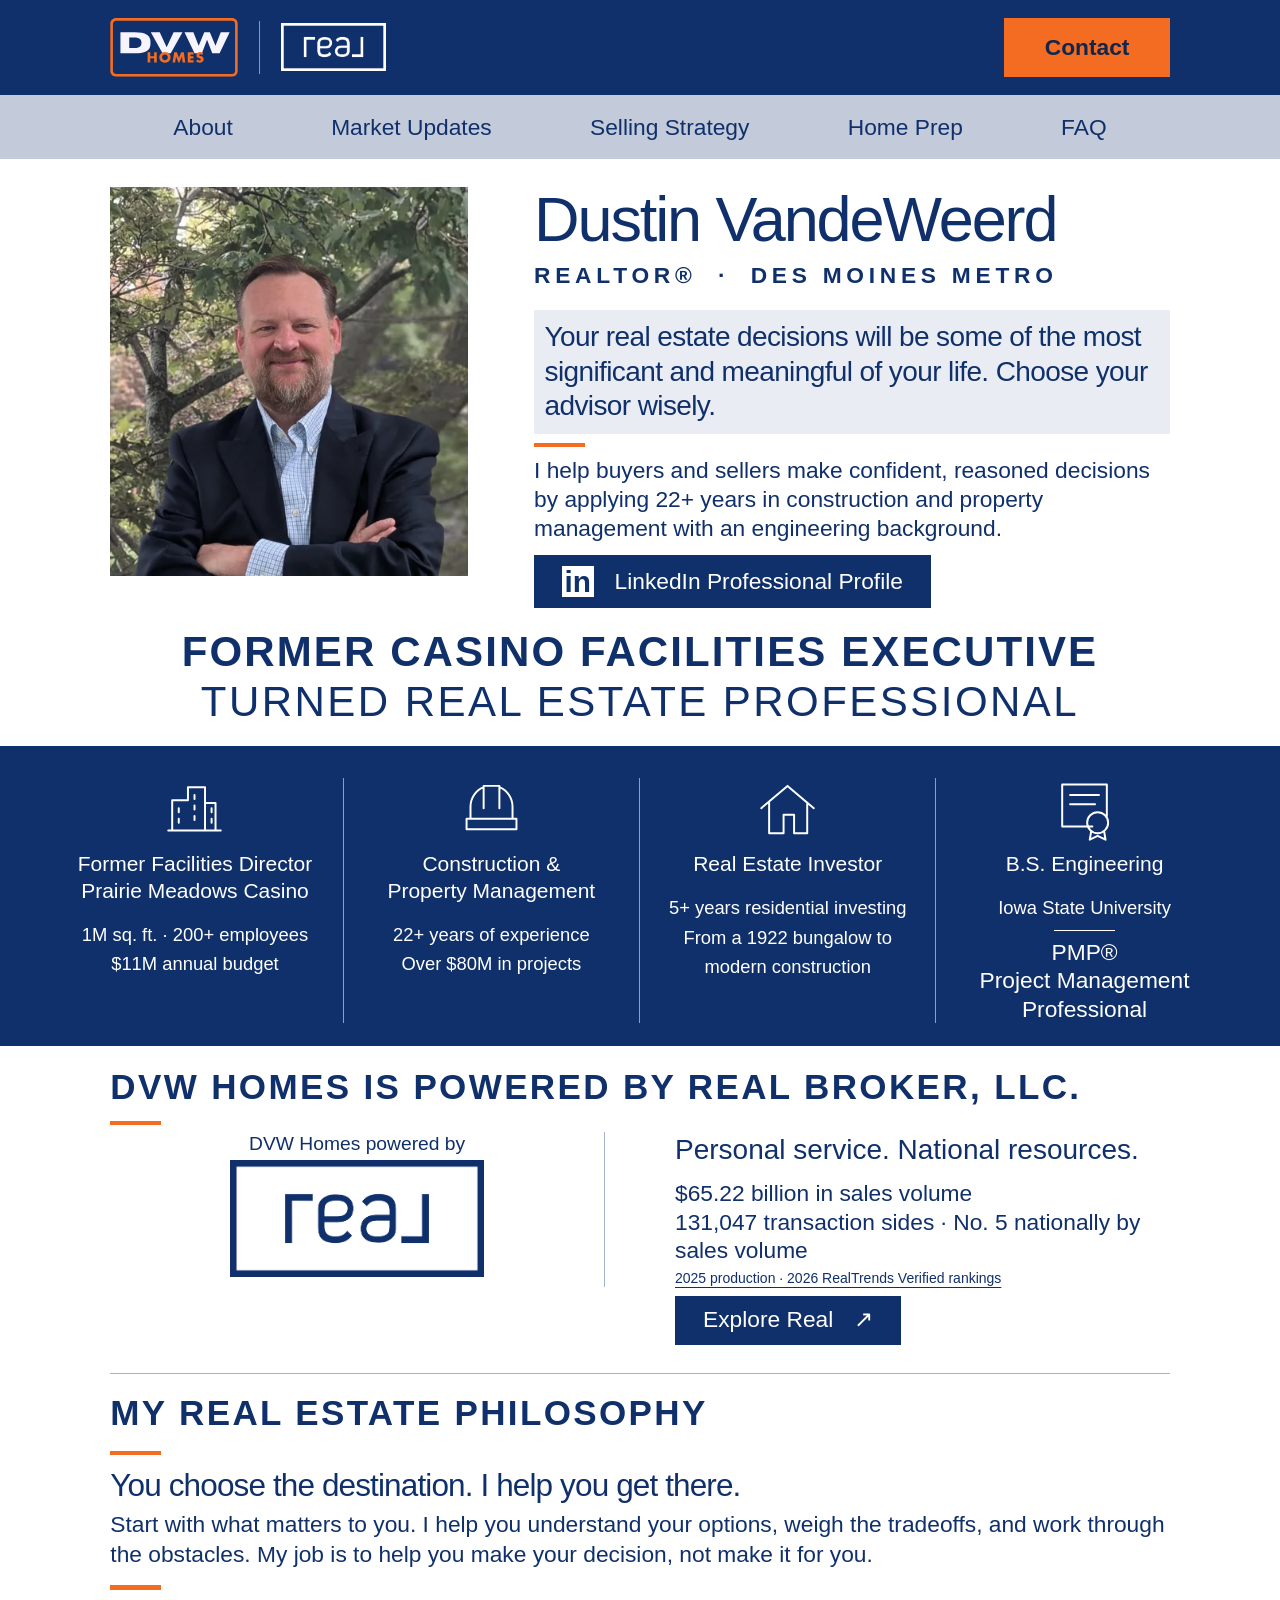
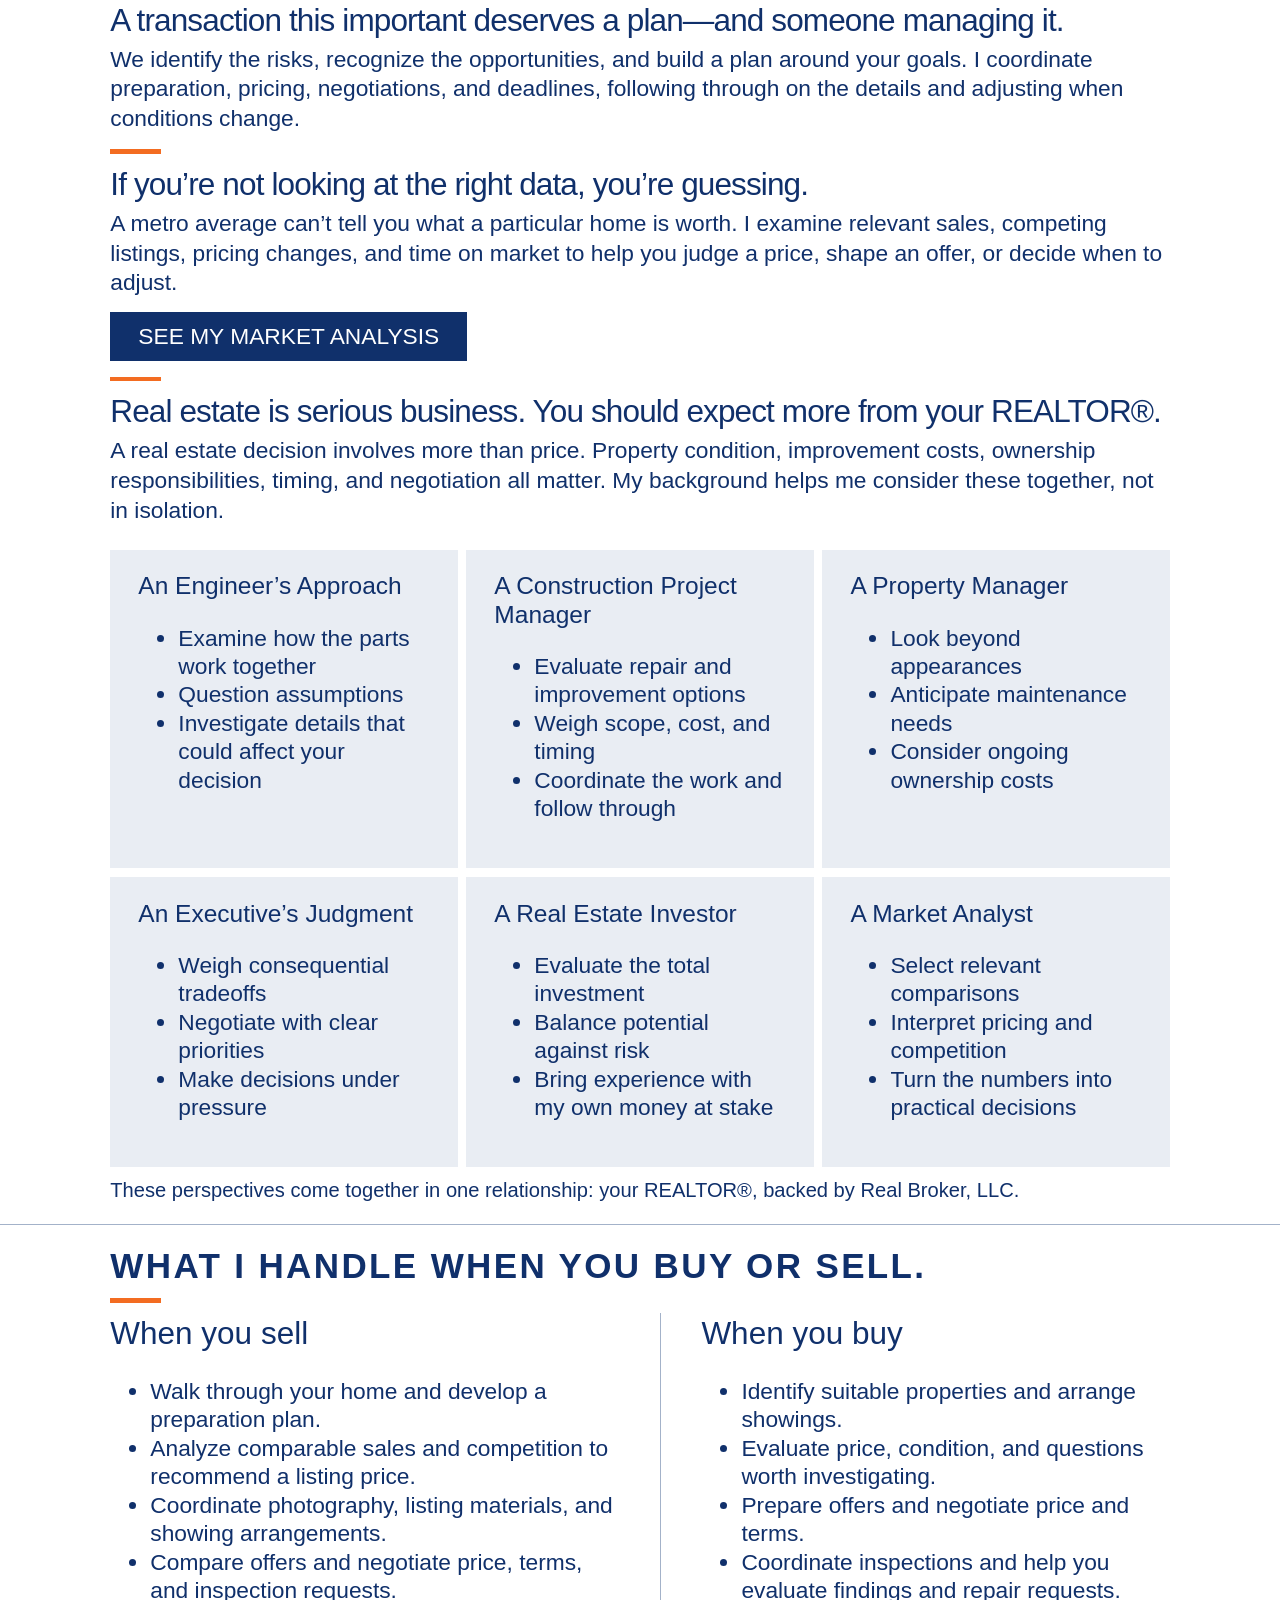
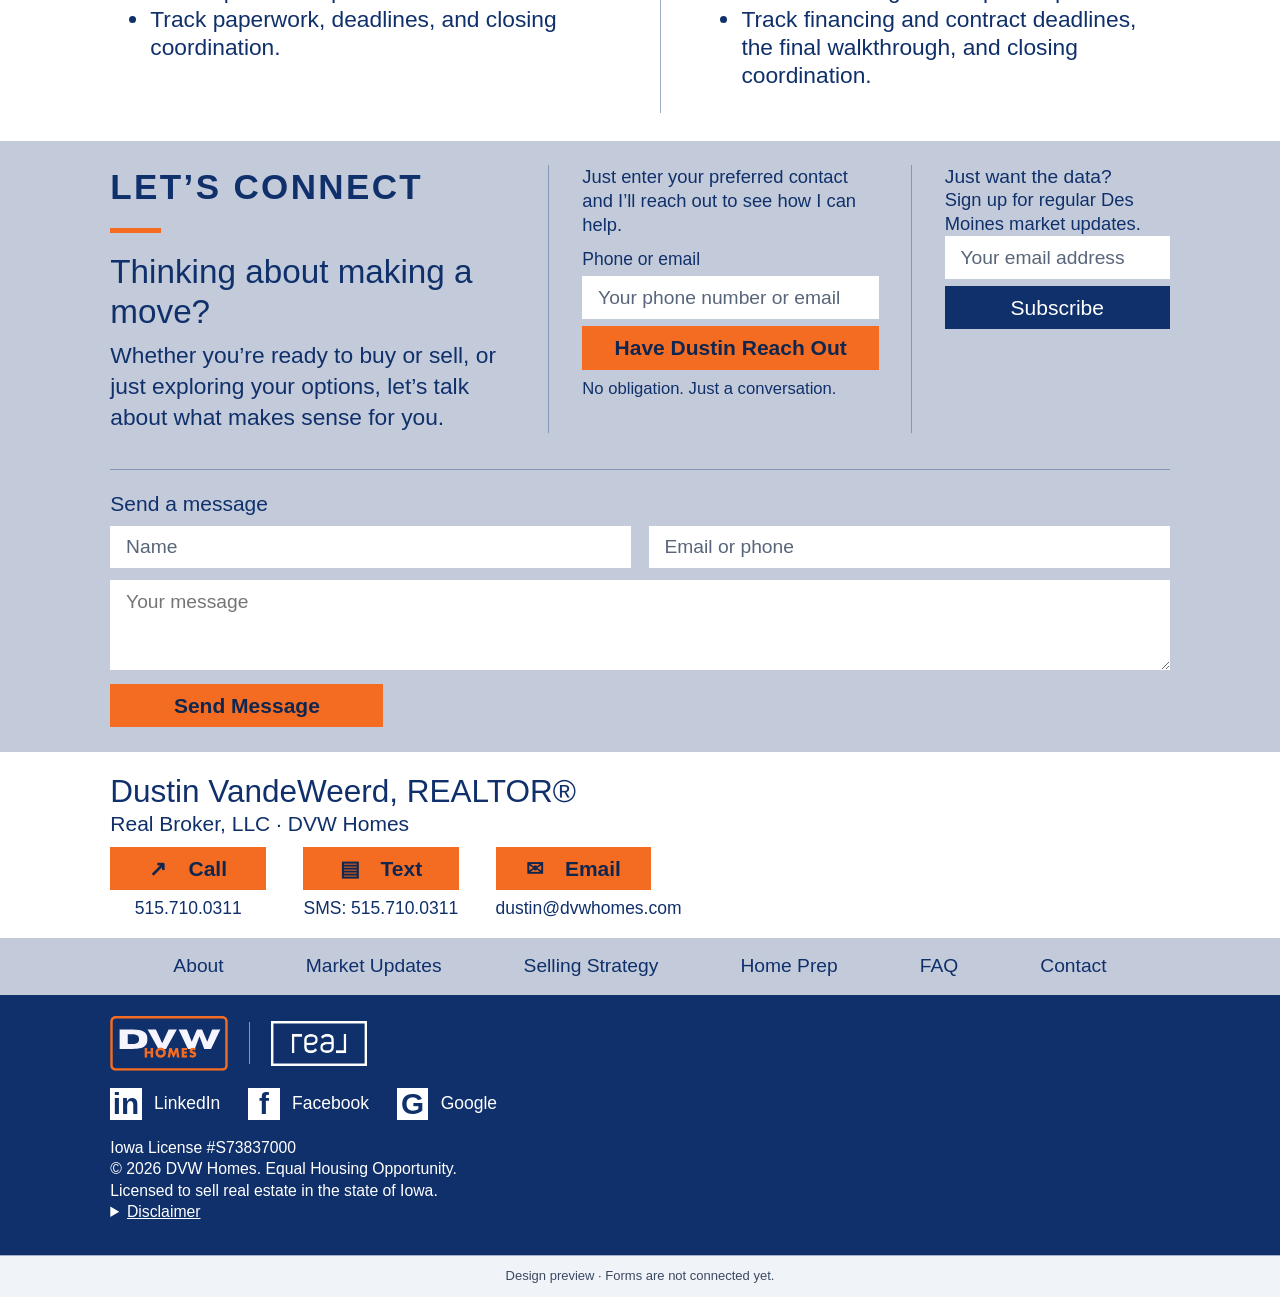
==== commit f788a3d7: "Apply approved philosophy, role, service and contact copy" ====
--- a/index.html
+++ b/index.html
@@ -111,12 +111,12 @@
 <section class="credentials" id="background" aria-label="Experience and credentials"><div class="wrap credential-grid"><article><svg viewBox="0 0 48 48" aria-hidden="true"><path d="M7 40V17h12V7h13v33M19 17V7m13 12h8v21M4 40h40M12 23v3m0 5v3m12-21v3m0 5v3m0 5v3m13-9v3m0 5v3"/></svg><h3>Former Facilities Director<br>Prairie Meadows Casino</h3><p>1M sq. ft. · 200+ employees<br>$11M annual budget</p></article><article><svg viewBox="0 0 48 48" aria-hidden="true"><path d="M8 31v-9a16 16 0 0 1 10-15m12 0a16 16 0 0 1 10 15v9M18 23V6h12v17M5 31h38v8H5z"/></svg><h3>Construction &amp;<br>Property Management</h3><p>22+ years of experience<br>Over $80M in projects</p></article><article><svg viewBox="0 0 48 48" aria-hidden="true"><path d="M4 23 24 6l20 17M10 19v23h11V28h8v14h10V19"/></svg><h3>Real Estate Investor</h3><p>5+ years residential investing<br>From a 1922 bungalow to modern construction</p></article><article><svg viewBox="0 0 48 48" aria-hidden="true"><path d="M30 37H7V5h34v24M13 13h22M13 20h19"/><circle cx="34" cy="34" r="8"/><path d="m29 41-1 6 6-3 6 3-1-6"/></svg><h3>B.S. Engineering</h3><p>Iowa State University<hr>PMP®<br>Project Management Professional</p></article></div></section>
 <section class="broker wrap" aria-labelledby="broker-heading"><h2 class="section-heading" id="broker-heading">DVW Homes is powered by Real Broker, LLC.</h2><span class="accent" aria-hidden="true"></span><div class="broker-grid"><a class="broker-mark" href="https://onereal.com/dvwhomes" target="_blank" rel="noopener noreferrer"><span>DVW Homes powered by</span><span class="broker-logo-shape" role="img" aria-label="Real Broker, LLC"></span></a><div><h3>Personal service. National resources.</h3><p>$65.22 billion in sales volume<br>131,047 transaction sides · No. 5 nationally by sales volume</p><p class="source-note"><a href="https://www.realtrends.com/ranking/best-real-estate-agents-united-states/brokerages-by-volume/" target="_blank" rel="noopener noreferrer">2025 production · 2026 RealTrends Verified rankings</a></p><a class="button" href="https://onereal.com/dvwhomes" target="_blank" rel="noopener noreferrer">Explore Real <span aria-hidden="true">↗</span></a></div></div></section>
 <section class="philosophy wrap" id="approach" aria-labelledby="philosophy-heading"><h2 class="section-heading" id="philosophy-heading">My Real Estate Philosophy</h2>
-<article class="principle"><span class="accent" aria-hidden="true"></span><h3>You should understand the decisions you’re making.</h3><p>Clear explanations. Honest answers. Time to weigh your options. I help you understand the property, the numbers, and the tradeoffs. You stay in control.</p></article>
-<article class="principle"><span class="accent" aria-hidden="true"></span><h3>Buying or selling a house is a project. It should be managed that way.</h3><p>Preparation, pricing, negotiations, inspections, and deadlines are connected. I coordinate the moving parts and keep you informed about what happens next.</p></article>
-<article class="principle"><span class="accent" aria-hidden="true"></span><h3>Your property deserves more than a market average.</h3><p>I examine relevant sales, current competition, pricing patterns, and time on market to help you decide where to price, what to offer, and when to adjust.</p><a class="button analysis-button" href="market-analysis/">See My Market Analysis</a></article>
-<article class="principle"><span class="accent" aria-hidden="true"></span><h3>You should expect more from your REALTOR®.</h3><p>Property knowledge, market analysis, and practical experience come together to help you make a plan that fits.</p><div class="role-grid"><article><h4>Engineering Perspective</h4><p>Understand building systems, practical constraints, and questions worth investigating.</p></article><article><h4>Construction Project Management</h4><p>Assess repairs and improvements, coordinate the work, and keep scope, cost, and deadlines in view.</p></article><article><h4>Property Management</h4><p>Anticipate maintenance needs and ownership costs beyond closing day.</p></article><article><h4>Executive Judgment</h4><p>High-stakes decisions and negotiations. Weigh the tradeoffs and keep your priorities in focus.</p></article><article><h4>Investor’s Perspective</h4><p>I’ve put my own money on the line. I weigh costs, tradeoffs, and long-term value.</p></article><article><h4>Market Analysis</h4><p>Understand what sales and current competition mean for your price and negotiating position.</p></article></div><p class="roles-closing">These perspectives come together in one relationship: your REALTOR®, backed by Real Broker, LLC.</p></article></section>
-<section class="services" id="selling"><span id="service-area"></span><div class="wrap"><h2 class="section-heading">Full service, from the first plan to closing.</h2><span class="accent" aria-hidden="true"></span><div class="service-grid"><article><h3>Selling</h3><p>Home evaluation and prep plan · Photography and listing · Pricing and offer review · Inspection negotiations · Paperwork and closing coordination</p></article><article><h3>Buying</h3><p>Home search and showings · Property and price evaluation · Offer terms and negotiations · Inspection deadlines · Paperwork and closing coordination</p></article></div></div></section>
-<section class="connect" id="contact" aria-labelledby="connect-heading"><div class="wrap"><div class="connect-grid"><div><h2 class="section-heading" id="connect-heading">Let’s Connect</h2><span class="accent" aria-hidden="true"></span><h3>What are you considering?</h3><p>Buying, selling, or just sorting out your options? It’s fine to start with a question.</p></div>
+<article class="principle"><span class="accent" aria-hidden="true"></span><h3>You choose the destination. I help you get there.</h3><p>Start with what matters to you. I help you understand your options, weigh the tradeoffs, and work through the obstacles. My job is to help you make your decision, not make it for you.</p></article>
+<article class="principle"><span class="accent" aria-hidden="true"></span><h3>A transaction this important deserves a plan—and someone managing it.</h3><p>We identify the risks, recognize the opportunities, and build a plan around your goals. I coordinate preparation, pricing, negotiations, and deadlines, following through on the details and adjusting when conditions change.</p></article>
+<article class="principle"><span class="accent" aria-hidden="true"></span><h3>If you’re not looking at the right data, you’re guessing.</h3><p>A metro average can’t tell you what a particular home is worth. I examine relevant sales, competing listings, pricing changes, and time on market to help you judge a price, shape an offer, or decide when to adjust.</p><a class="button analysis-button" href="market-analysis/">See My Market Analysis</a></article>
+<article class="principle"><span class="accent" aria-hidden="true"></span><h3>Real estate is serious business. You should expect more from your REALTOR®.</h3><p>A real estate decision involves more than price. Property condition, improvement costs, ownership responsibilities, timing, and negotiation all matter. My background helps me consider these together, not in isolation.</p><div class="role-grid"><article><h4>An Engineer’s Approach</h4><ul><li>Examine how the parts work together</li><li>Question assumptions</li><li>Investigate details that could affect your decision</li></ul></article><article><h4>A Construction Project Manager</h4><ul><li>Evaluate repair and improvement options</li><li>Weigh scope, cost, and timing</li><li>Coordinate the work and follow through</li></ul></article><article><h4>A Property Manager</h4><ul><li>Look beyond appearances</li><li>Anticipate maintenance needs</li><li>Consider ongoing ownership costs</li></ul></article><article><h4>An Executive’s Judgment</h4><ul><li>Weigh consequential tradeoffs</li><li>Negotiate with clear priorities</li><li>Make decisions under pressure</li></ul></article><article><h4>A Real Estate Investor</h4><ul><li>Evaluate the total investment</li><li>Balance potential against risk</li><li>Bring experience with my own money at stake</li></ul></article><article><h4>A Market Analyst</h4><ul><li>Select relevant comparisons</li><li>Interpret pricing and competition</li><li>Turn the numbers into practical decisions</li></ul></article></div><p class="roles-closing">These perspectives come together in one relationship: your REALTOR®, backed by Real Broker, LLC.</p></article></section>
+<section class="services" id="selling"><span id="service-area"></span><div class="wrap"><h2 class="section-heading">What I handle when you buy or sell.</h2><span class="accent" aria-hidden="true"></span><div class="service-grid"><article><h3>When you sell</h3><ul><li>Walk through your home and develop a preparation plan.</li><li>Analyze comparable sales and competition to recommend a listing price.</li><li>Coordinate photography, listing materials, and showing arrangements.</li><li>Compare offers and negotiate price, terms, and inspection requests.</li><li>Track paperwork, deadlines, and closing coordination.</li></ul></article><article><h3>When you buy</h3><ul><li>Identify suitable properties and arrange showings.</li><li>Evaluate price, condition, and questions worth investigating.</li><li>Prepare offers and negotiate price and terms.</li><li>Coordinate inspections and help you evaluate findings and repair requests.</li><li>Track financing and contract deadlines, the final walkthrough, and closing coordination.</li></ul></article></div></div></section>
+<section class="connect" id="contact" aria-labelledby="connect-heading"><div class="wrap"><div class="connect-grid"><div><h2 class="section-heading" id="connect-heading">Let’s Connect</h2><span class="accent" aria-hidden="true"></span><h3>Thinking about making a move?</h3><p>Whether you’re ready to buy or sell, or just exploring your options, let’s talk about what makes sense for you.</p></div>
 <form data-form="callback"><p>Just enter your preferred contact and I’ll reach out to see how I can help.</p><label for="callback-contact">Phone or email</label><input id="callback-contact" name="contact" autocomplete="email" required placeholder="Your phone number or email"><button class="button contact-button" type="submit">Have Dustin Reach Out</button><p class="small">No obligation. Just a conversation.</p><p class="form-status" role="status"></p></form>
 <form data-form="newsletter"><h3 class="newsletter-heading">Just want the data?</h3><p>Sign up for regular Des Moines market updates.</p><label for="newsletter-email">Email address</label><input id="newsletter-email" name="email" type="email" autocomplete="email" required placeholder="Your email address"><button class="button" type="submit">Subscribe</button><p class="form-status" role="status"></p></form></div>
 <form class="message-form" data-form="message"><h3>Send a message</h3><div class="message-fields"><div><label for="message-name">Name</label><input id="message-name" placeholder="Name" name="name" autocomplete="name" required></div><div><label for="message-contact">Email or phone</label><input id="message-contact" placeholder="Email or phone" name="contact" required></div></div><label for="message-body">Your message</label><textarea id="message-body" placeholder="Your message" name="message" rows="4" required></textarea><button class="button contact-button" type="submit">Send Message</button><p class="form-status" role="status"></p></form></div></section>
--- a/style.css
+++ b/style.css
@@ -129,3 +129,7 @@
   .message-form input { margin-bottom: 12px; }
   .message-form textarea { margin-top: 0; }
 }
+
+
+/* Keep the supplied DVW Homes logo colors intact on the navy brand bands. */
+.dvw-logo { filter: none; }
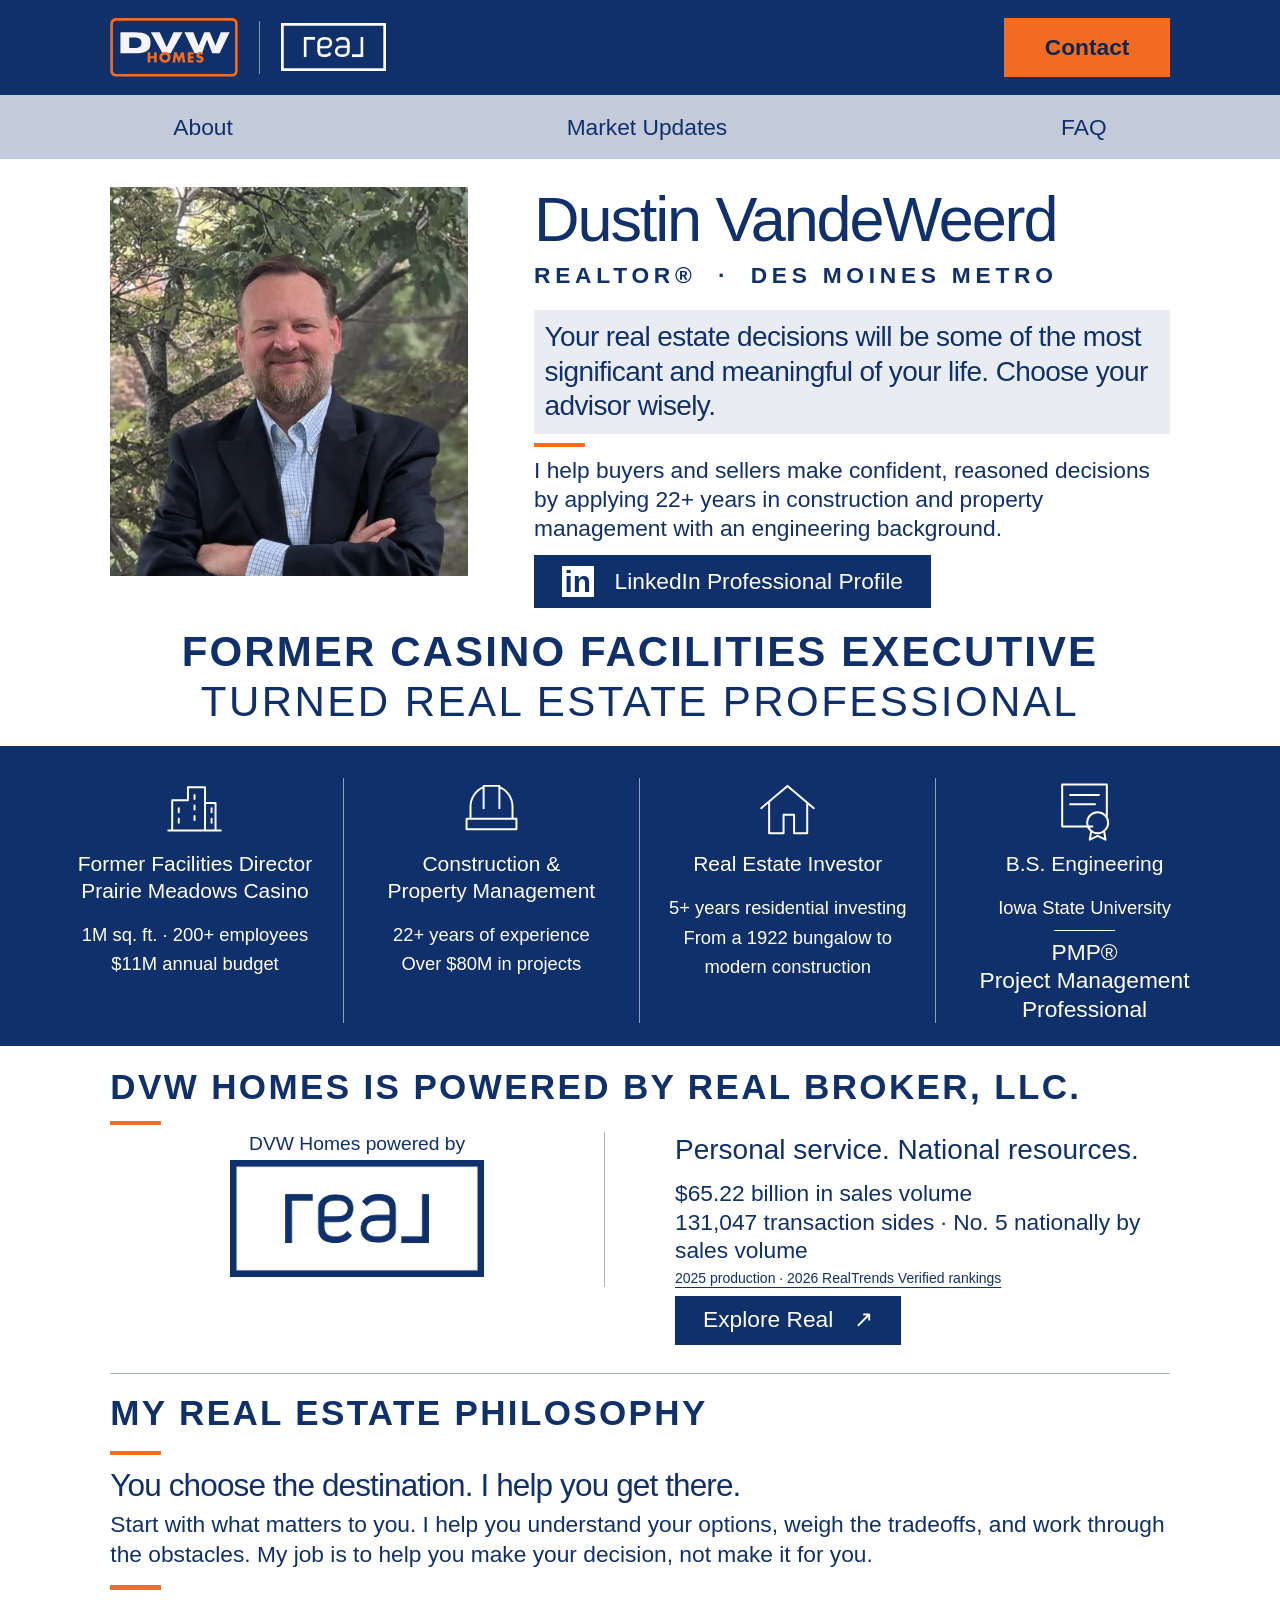
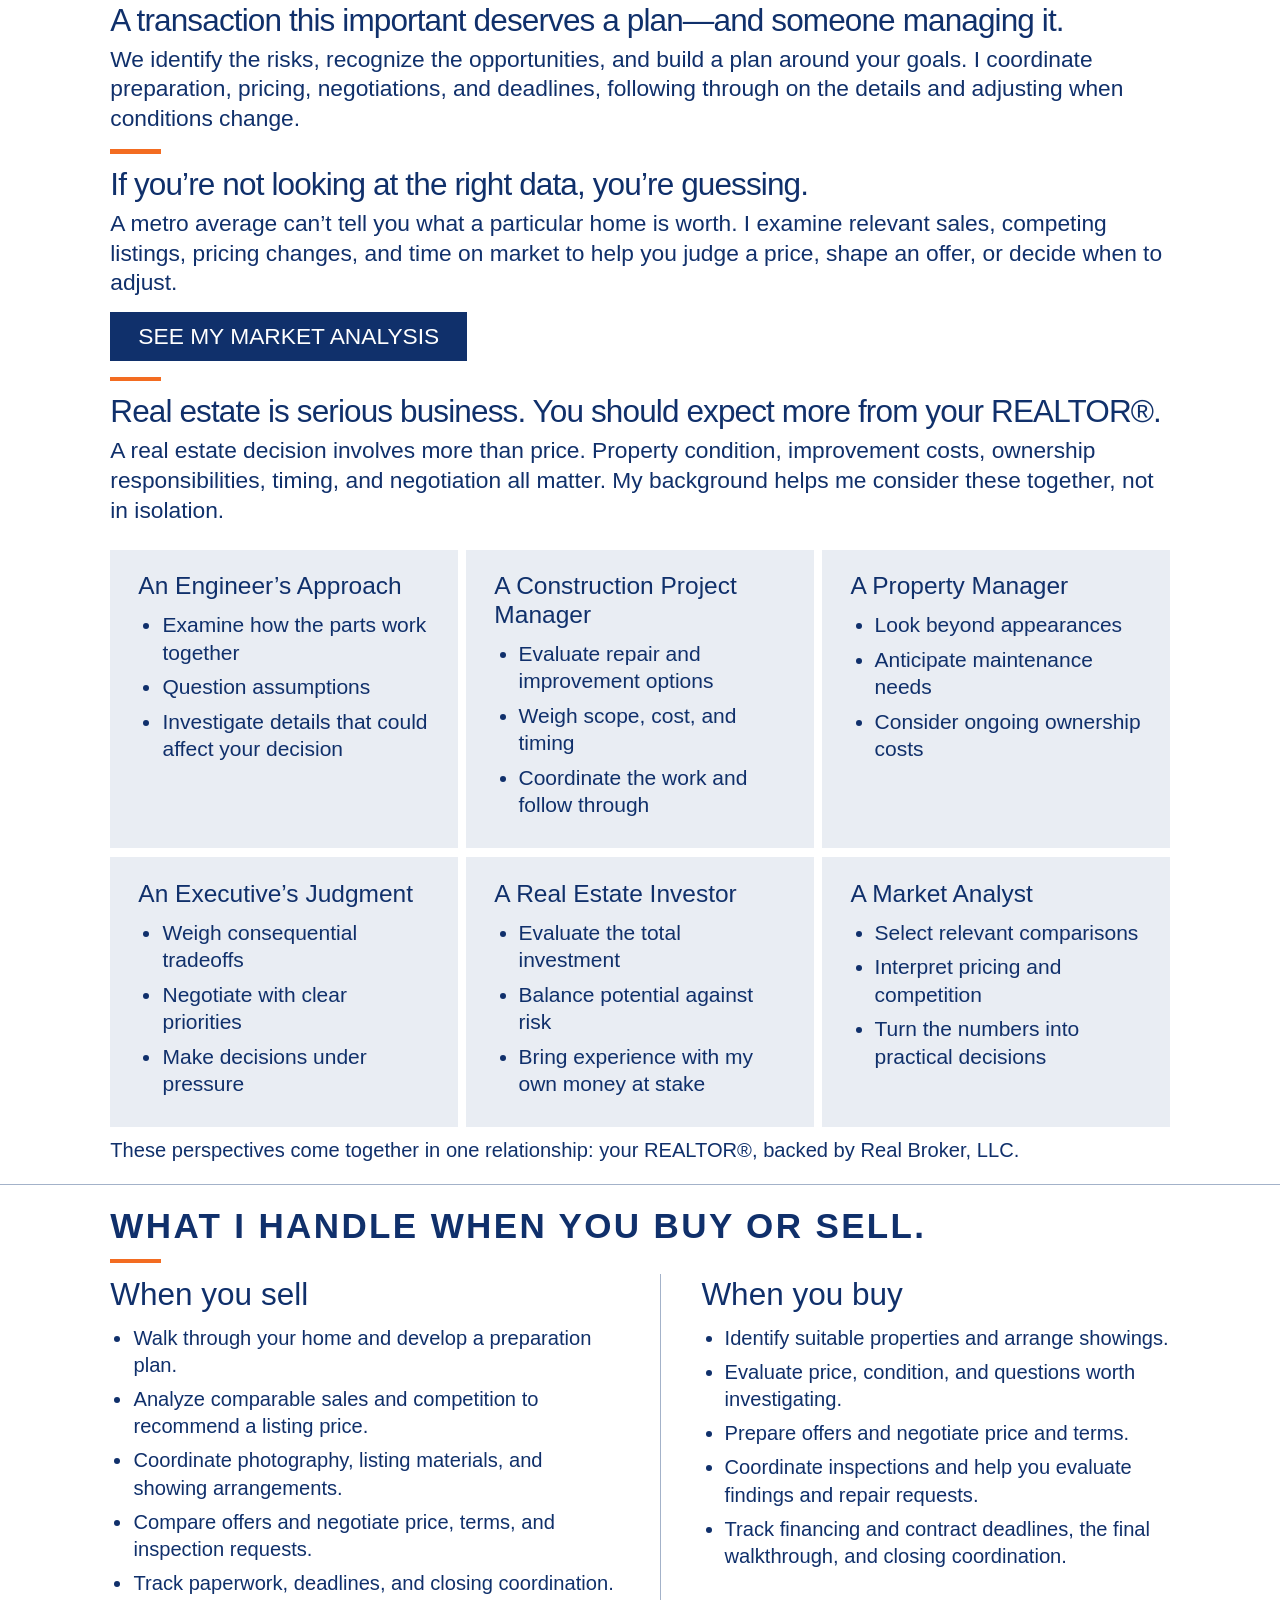
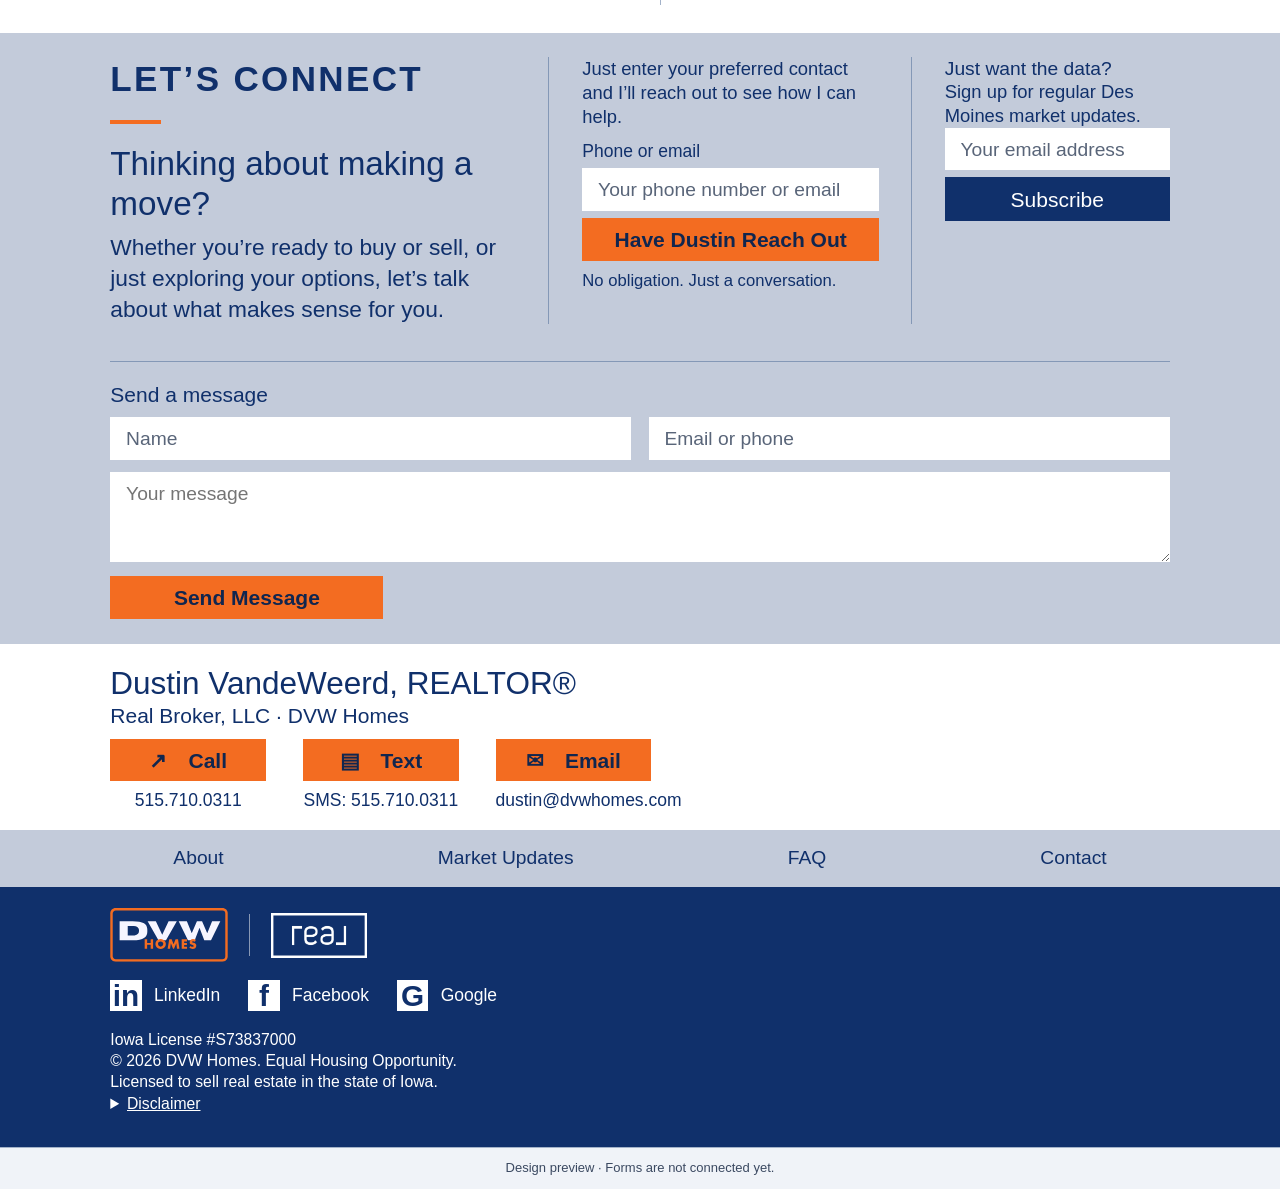
==== commit 3ef33873: "Remove Selling Strategy and Home Prep navigation links" ====
--- a/index.html
+++ b/index.html
@@ -105,7 +105,7 @@
 <body id="top">
 <a class="skip-link" href="#main">Skip to content</a>
 <header class="site-header"><div class="wrap header-inner"><a href="#top" aria-label="DVW Homes home"><span class="logo-lockup"><img class="dvw-logo" src="assets/dvw-only-logo.svg" alt="DVW Homes"><span class="logo-divider"></span><img class="real-logo" src="assets/real-broker-logo-white.png" alt="Real Broker, LLC"></span></a><a class="button contact-button" href="#contact">Contact</a></div></header>
-<div class="nav-band"><nav class="wrap" aria-label="Primary"><button class="menu-toggle" aria-expanded="false" aria-controls="primary-links">Menu <span aria-hidden="true">☰</span></button><div id="primary-links" class="nav-links"><a href="#about">About</a><a href="market-analysis/">Market Updates</a><a href="#selling">Selling Strategy</a><a href="#selling">Home Prep</a><a href="faq/">FAQ</a></div></nav></div>
+<div class="nav-band"><nav class="wrap" aria-label="Primary"><button class="menu-toggle" aria-expanded="false" aria-controls="primary-links">Menu <span aria-hidden="true">☰</span></button><div id="primary-links" class="nav-links"><a href="#about">About</a><a href="market-analysis/">Market Updates</a><a href="faq/">FAQ</a></div></nav></div>
 <main id="main">
 <section class="hero wrap" id="about" aria-labelledby="name"><div class="hero-grid"><picture><source srcset="assets/dustin-hero-480.webp 480w, assets/dustin-hero-900.webp 900w" sizes="(max-width:700px) 85vw, 340px" type="image/webp"><img src="assets/dustin-hero-900.jpg" width="900" height="1125" fetchpriority="high" alt="Dustin VandeWeerd, REALTOR®"></picture><div class="hero-copy"><h1 id="name">Dustin VandeWeerd</h1><p class="eyebrow">REALTOR® <span>·</span> Des Moines Metro</p><blockquote>Your real estate decisions will be some of the most significant and meaningful of your life. Choose your advisor wisely.</blockquote><span class="accent" aria-hidden="true"></span><p class="intro">I help buyers and sellers make confident, reasoned decisions by applying 22+ years in construction and property management with an engineering background.</p><a class="button linkedin" href="https://www.linkedin.com/in/dvwhomes/" target="_blank" rel="noopener noreferrer"><span class="social-icon" aria-hidden="true">in</span> LinkedIn Professional Profile</a></div></div><p class="career"><strong>Former Casino Facilities Executive</strong><span>Turned Real Estate Professional</span></p></section>
 <section class="credentials" id="background" aria-label="Experience and credentials"><div class="wrap credential-grid"><article><svg viewBox="0 0 48 48" aria-hidden="true"><path d="M7 40V17h12V7h13v33M19 17V7m13 12h8v21M4 40h40M12 23v3m0 5v3m12-21v3m0 5v3m0 5v3m13-9v3m0 5v3"/></svg><h3>Former Facilities Director<br>Prairie Meadows Casino</h3><p>1M sq. ft. · 200+ employees<br>$11M annual budget</p></article><article><svg viewBox="0 0 48 48" aria-hidden="true"><path d="M8 31v-9a16 16 0 0 1 10-15m12 0a16 16 0 0 1 10 15v9M18 23V6h12v17M5 31h38v8H5z"/></svg><h3>Construction &amp;<br>Property Management</h3><p>22+ years of experience<br>Over $80M in projects</p></article><article><svg viewBox="0 0 48 48" aria-hidden="true"><path d="M4 23 24 6l20 17M10 19v23h11V28h8v14h10V19"/></svg><h3>Real Estate Investor</h3><p>5+ years residential investing<br>From a 1922 bungalow to modern construction</p></article><article><svg viewBox="0 0 48 48" aria-hidden="true"><path d="M30 37H7V5h34v24M13 13h22M13 20h19"/><circle cx="34" cy="34" r="8"/><path d="m29 41-1 6 6-3 6 3-1-6"/></svg><h3>B.S. Engineering</h3><p>Iowa State University<hr>PMP®<br>Project Management Professional</p></article></div></section>
@@ -121,6 +121,6 @@
 <form data-form="newsletter"><h3 class="newsletter-heading">Just want the data?</h3><p>Sign up for regular Des Moines market updates.</p><label for="newsletter-email">Email address</label><input id="newsletter-email" name="email" type="email" autocomplete="email" required placeholder="Your email address"><button class="button" type="submit">Subscribe</button><p class="form-status" role="status"></p></form></div>
 <form class="message-form" data-form="message"><h3>Send a message</h3><div class="message-fields"><div><label for="message-name">Name</label><input id="message-name" placeholder="Name" name="name" autocomplete="name" required></div><div><label for="message-contact">Email or phone</label><input id="message-contact" placeholder="Email or phone" name="contact" required></div></div><label for="message-body">Your message</label><textarea id="message-body" placeholder="Your message" name="message" rows="4" required></textarea><button class="button contact-button" type="submit">Send Message</button><p class="form-status" role="status"></p></form></div></section>
 <section class="direct-contact wrap" aria-label="Contact Dustin directly"><h2>Dustin VandeWeerd, REALTOR®</h2><p>Real Broker, LLC · DVW Homes</p><div class="contact-methods"><div><a class="button contact-button" href="tel:+15157100311"><span aria-hidden="true">↗</span> Call</a><a class="contact-detail" href="tel:+15157100311">515.710.0311</a></div><div><a class="button contact-button" href="sms:+15157100311"><span aria-hidden="true">▤</span> Text</a><a class="contact-detail" href="sms:+15157100311">SMS: 515.710.0311</a></div><div><a class="button contact-button" href="mailto:dustin@dvwhomes.com"><span aria-hidden="true">✉</span> Email</a><a class="contact-detail" href="mailto:dustin@dvwhomes.com">dustin@dvwhomes.com</a></div></div></section>
-</main><div class="nav-band bottom-nav"><nav class="wrap nav-links" aria-label="Footer"><a href="#about">About</a><a href="market-analysis/">Market Updates</a><a href="#selling">Selling Strategy</a><a href="#selling">Home Prep</a><a href="faq/">FAQ</a><a href="#contact">Contact</a></nav></div>
+</main><div class="nav-band bottom-nav"><nav class="wrap nav-links" aria-label="Footer"><a href="#about">About</a><a href="market-analysis/">Market Updates</a><a href="faq/">FAQ</a><a href="#contact">Contact</a></nav></div>
 <footer class="site-footer"><div class="wrap"><a href="#top" aria-label="DVW Homes home"><span class="logo-lockup"><img class="dvw-logo" src="assets/dvw-only-logo.svg" alt="DVW Homes"><span class="logo-divider"></span><img class="real-logo" src="assets/real-broker-logo-white.png" alt="Real Broker, LLC"></span></a><div class="social-links"><a href="https://www.linkedin.com/in/dvwhomes/" target="_blank" rel="noopener noreferrer"><span class="social-icon" aria-hidden="true">in</span> LinkedIn</a><a href="https://www.facebook.com/dvwhomes" target="_blank" rel="noopener noreferrer"><span class="social-icon" aria-hidden="true">f</span> Facebook</a><a href="https://share.google/mamUsUmlILJuWoOn6" target="_blank" rel="noopener noreferrer"><span class="social-icon" aria-hidden="true">G</span> Google</a></div><p>Iowa License #S73837000<br>© <span id="year">2026</span> DVW Homes. Equal Housing Opportunity.<br>Licensed to sell real estate in the state of Iowa.</p><details class="disclaimer"><summary>Disclaimer</summary><p>Information on this website is general information and is not a substitute for property-specific advice. Engineering and construction experience inform my real estate guidance; they do not replace a licensed inspection or specialist evaluation.</p></details></div></footer>
 <aside class="preview-notice" aria-label="Preview status">Design preview · Forms are not connected yet.</aside><script src="script.js"></script></body></html>
--- a/style.css
+++ b/style.css
@@ -133,3 +133,13 @@
 
 /* Keep the supplied DVW Homes logo colors intact on the navy brand bands. */
 .dvw-logo { filter: none; }
+
+/* Approved role and service lists remain readable as copy grows. */
+.role-grid ul, .service-grid ul { margin: .5em 0 0; padding-left: 1.15em; }
+.role-grid li, .service-grid li { margin-bottom: .35em; }
+.role-grid ul { font-size: 16px; line-height: 1.5; }
+.service-grid ul { font-size: 17px; line-height: 1.5; }
+@media (min-width: 701px) {
+  .role-grid ul { font-size: calc(12 * var(--u)); line-height: 1.3; }
+  .service-grid ul { font-size: calc(11.5 * var(--u)); line-height: 1.35; }
+}
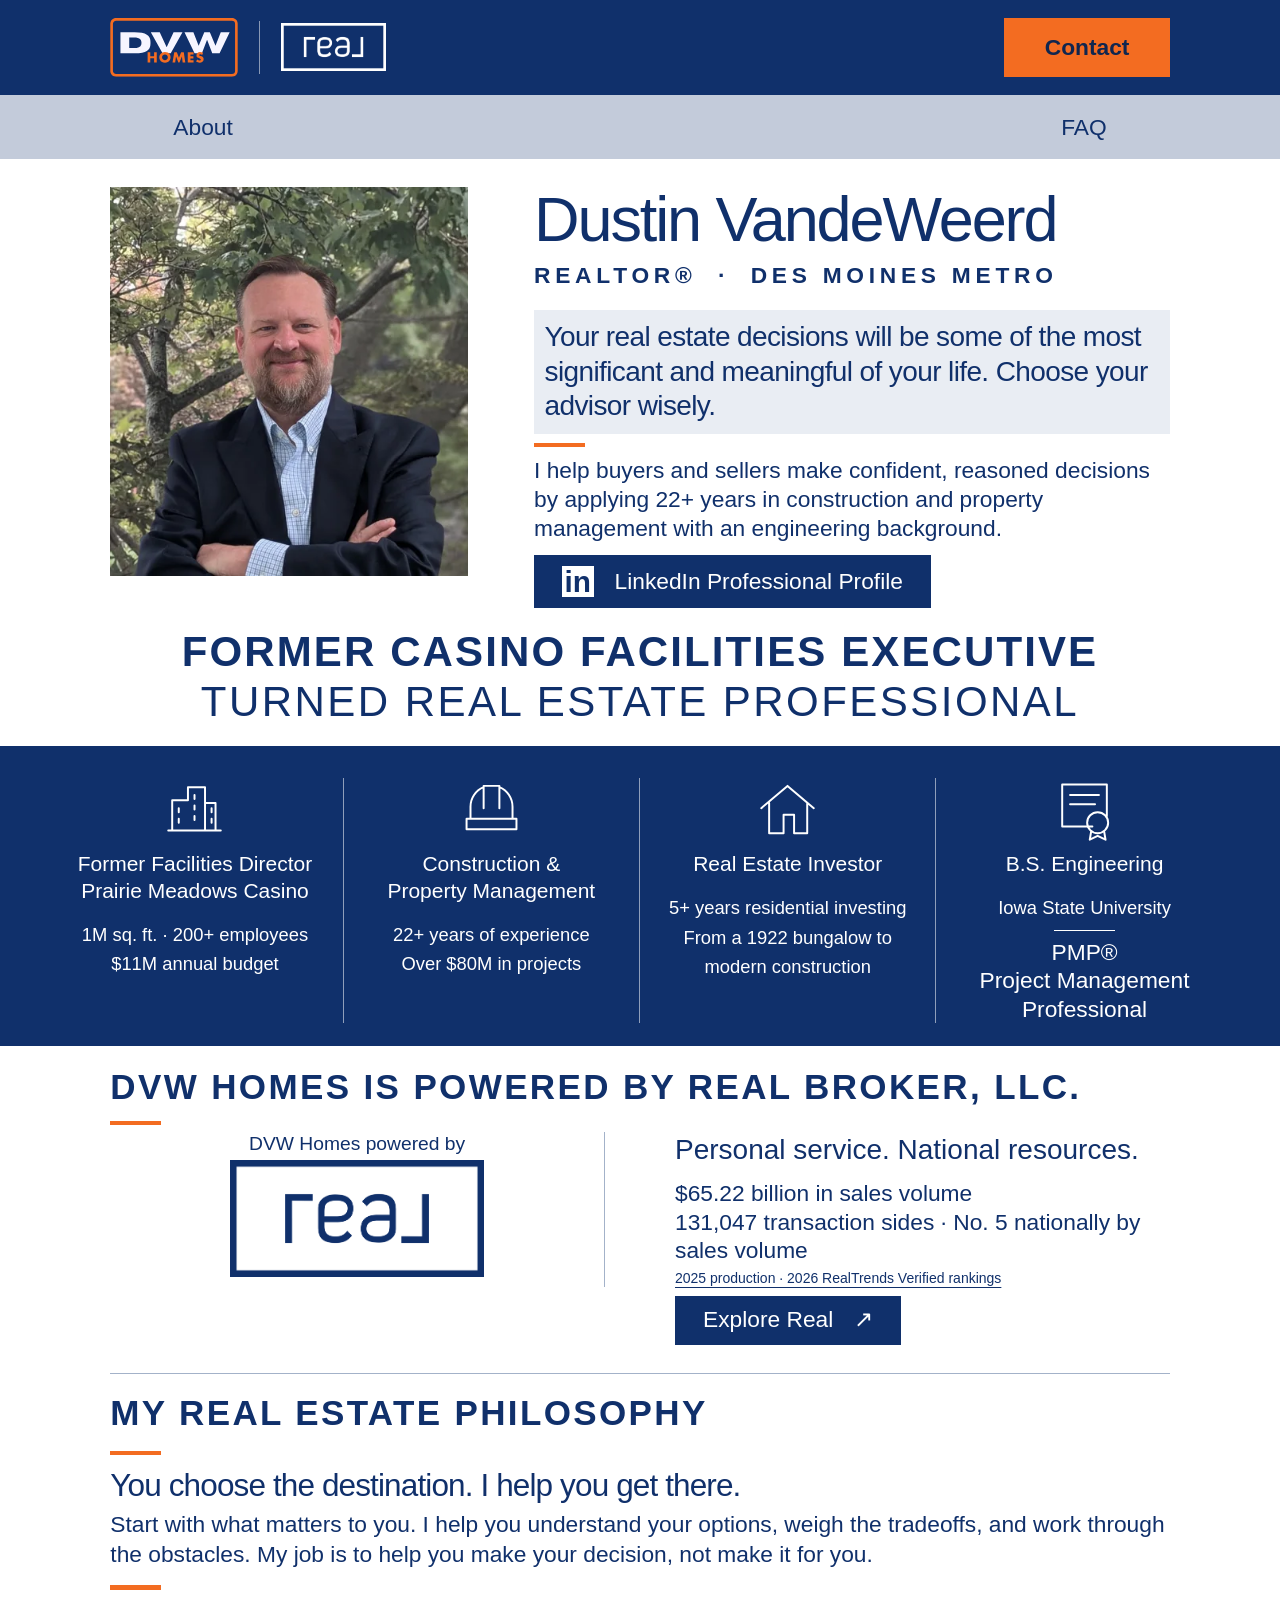
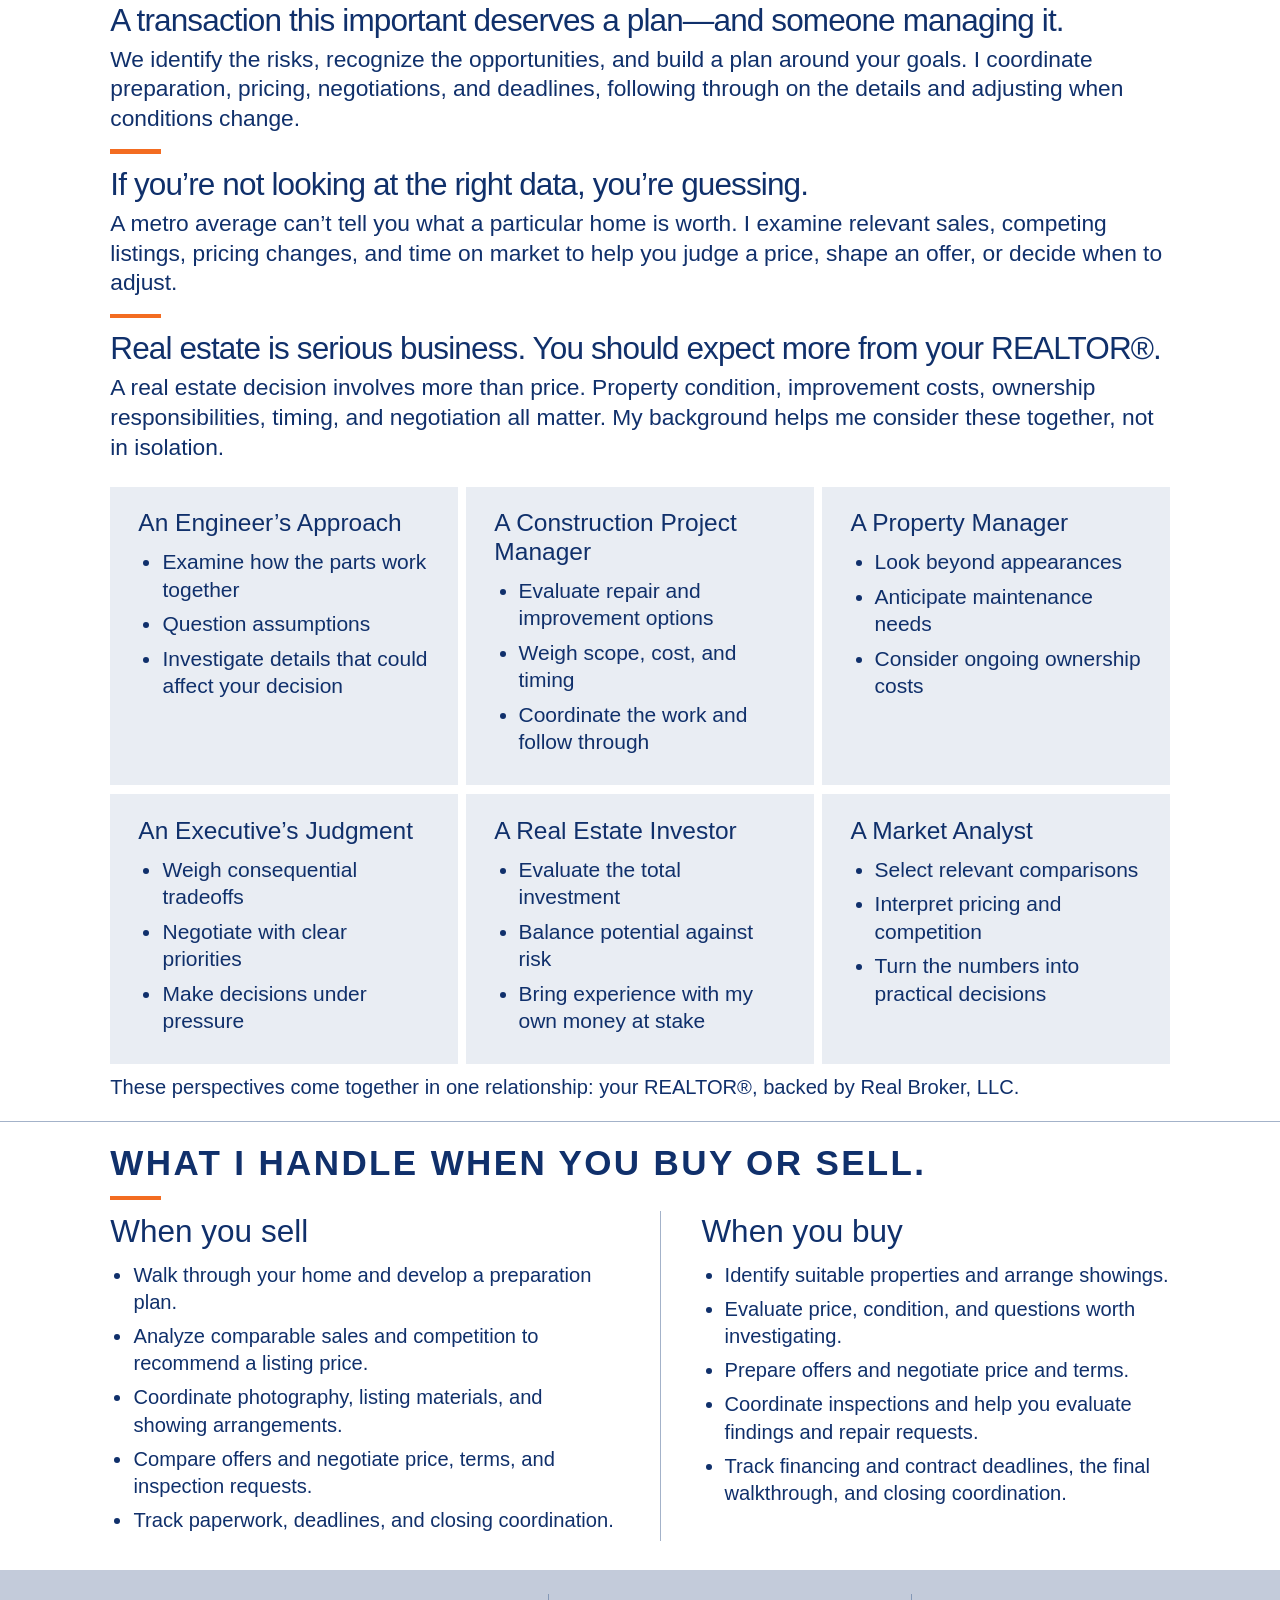
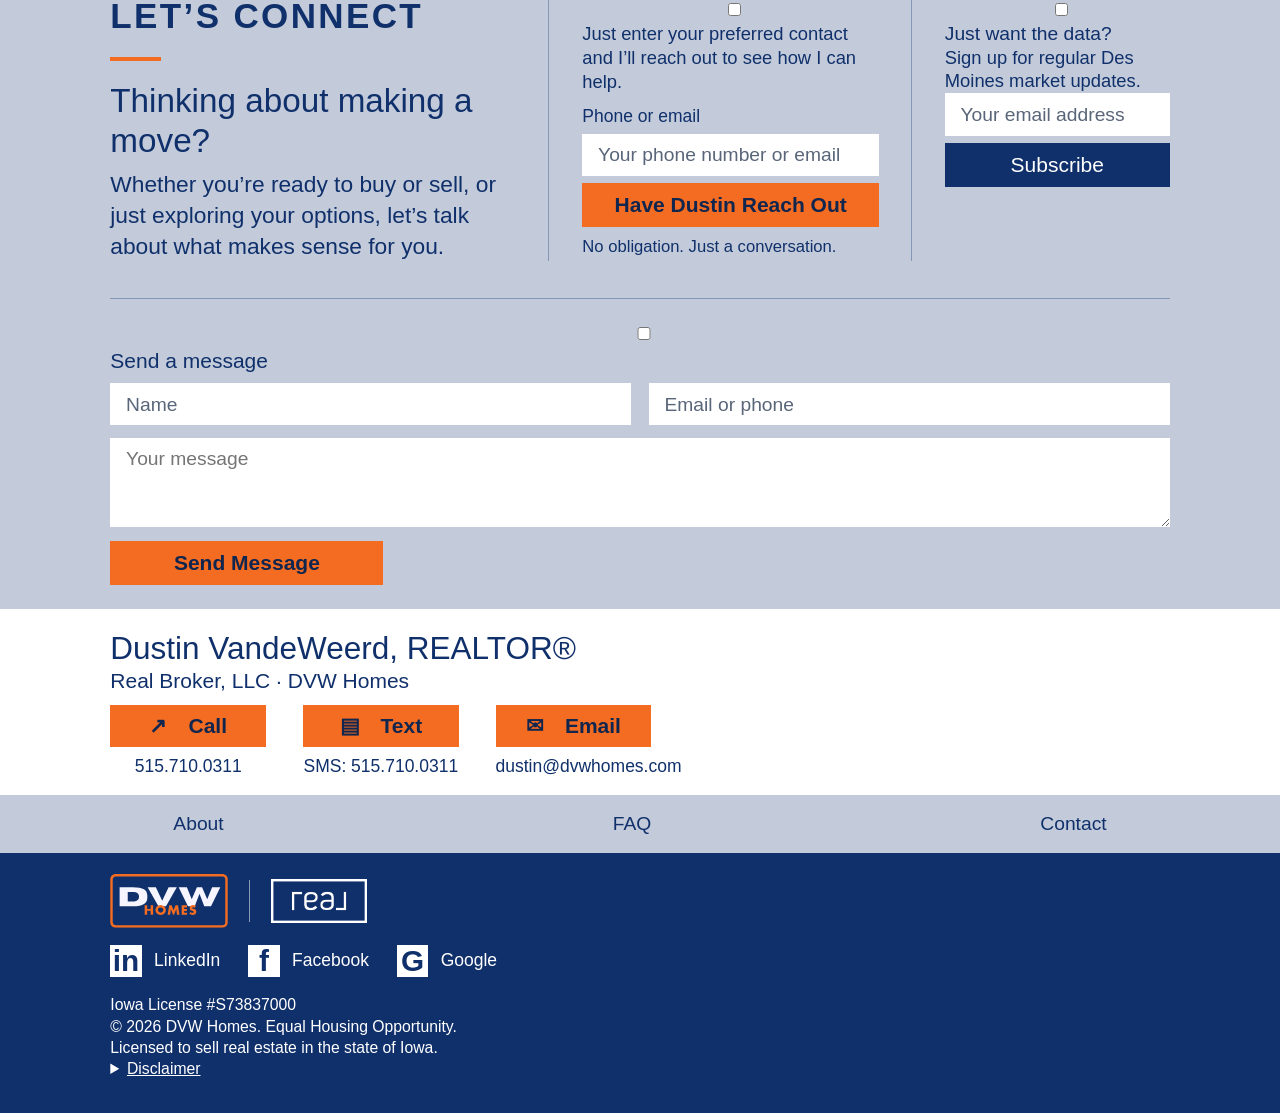
==== commit 4aa6efce: "Prepare launch: connect forms and hide unfinished analysis links" ====
--- a/index.html
+++ b/index.html
@@ -105,7 +105,7 @@
 <body id="top">
 <a class="skip-link" href="#main">Skip to content</a>
 <header class="site-header"><div class="wrap header-inner"><a href="#top" aria-label="DVW Homes home"><span class="logo-lockup"><img class="dvw-logo" src="assets/dvw-only-logo.svg" alt="DVW Homes"><span class="logo-divider"></span><img class="real-logo" src="assets/real-broker-logo-white.png" alt="Real Broker, LLC"></span></a><a class="button contact-button" href="#contact">Contact</a></div></header>
-<div class="nav-band"><nav class="wrap" aria-label="Primary"><button class="menu-toggle" aria-expanded="false" aria-controls="primary-links">Menu <span aria-hidden="true">☰</span></button><div id="primary-links" class="nav-links"><a href="#about">About</a><a href="market-analysis/">Market Updates</a><a href="faq/">FAQ</a></div></nav></div>
+<div class="nav-band"><nav class="wrap" aria-label="Primary"><button class="menu-toggle" aria-expanded="false" aria-controls="primary-links">Menu <span aria-hidden="true">☰</span></button><div id="primary-links" class="nav-links"><a href="#about">About</a><a href="faq/">FAQ</a></div></nav></div>
 <main id="main">
 <section class="hero wrap" id="about" aria-labelledby="name"><div class="hero-grid"><picture><source srcset="assets/dustin-hero-480.webp 480w, assets/dustin-hero-900.webp 900w" sizes="(max-width:700px) 85vw, 340px" type="image/webp"><img src="assets/dustin-hero-900.jpg" width="900" height="1125" fetchpriority="high" alt="Dustin VandeWeerd, REALTOR®"></picture><div class="hero-copy"><h1 id="name">Dustin VandeWeerd</h1><p class="eyebrow">REALTOR® <span>·</span> Des Moines Metro</p><blockquote>Your real estate decisions will be some of the most significant and meaningful of your life. Choose your advisor wisely.</blockquote><span class="accent" aria-hidden="true"></span><p class="intro">I help buyers and sellers make confident, reasoned decisions by applying 22+ years in construction and property management with an engineering background.</p><a class="button linkedin" href="https://www.linkedin.com/in/dvwhomes/" target="_blank" rel="noopener noreferrer"><span class="social-icon" aria-hidden="true">in</span> LinkedIn Professional Profile</a></div></div><p class="career"><strong>Former Casino Facilities Executive</strong><span>Turned Real Estate Professional</span></p></section>
 <section class="credentials" id="background" aria-label="Experience and credentials"><div class="wrap credential-grid"><article><svg viewBox="0 0 48 48" aria-hidden="true"><path d="M7 40V17h12V7h13v33M19 17V7m13 12h8v21M4 40h40M12 23v3m0 5v3m12-21v3m0 5v3m0 5v3m13-9v3m0 5v3"/></svg><h3>Former Facilities Director<br>Prairie Meadows Casino</h3><p>1M sq. ft. · 200+ employees<br>$11M annual budget</p></article><article><svg viewBox="0 0 48 48" aria-hidden="true"><path d="M8 31v-9a16 16 0 0 1 10-15m12 0a16 16 0 0 1 10 15v9M18 23V6h12v17M5 31h38v8H5z"/></svg><h3>Construction &amp;<br>Property Management</h3><p>22+ years of experience<br>Over $80M in projects</p></article><article><svg viewBox="0 0 48 48" aria-hidden="true"><path d="M4 23 24 6l20 17M10 19v23h11V28h8v14h10V19"/></svg><h3>Real Estate Investor</h3><p>5+ years residential investing<br>From a 1922 bungalow to modern construction</p></article><article><svg viewBox="0 0 48 48" aria-hidden="true"><path d="M30 37H7V5h34v24M13 13h22M13 20h19"/><circle cx="34" cy="34" r="8"/><path d="m29 41-1 6 6-3 6 3-1-6"/></svg><h3>B.S. Engineering</h3><p>Iowa State University<hr>PMP®<br>Project Management Professional</p></article></div></section>
@@ -113,14 +113,14 @@
 <section class="philosophy wrap" id="approach" aria-labelledby="philosophy-heading"><h2 class="section-heading" id="philosophy-heading">My Real Estate Philosophy</h2>
 <article class="principle"><span class="accent" aria-hidden="true"></span><h3>You choose the destination. I help you get there.</h3><p>Start with what matters to you. I help you understand your options, weigh the tradeoffs, and work through the obstacles. My job is to help you make your decision, not make it for you.</p></article>
 <article class="principle"><span class="accent" aria-hidden="true"></span><h3>A transaction this important deserves a plan—and someone managing it.</h3><p>We identify the risks, recognize the opportunities, and build a plan around your goals. I coordinate preparation, pricing, negotiations, and deadlines, following through on the details and adjusting when conditions change.</p></article>
-<article class="principle"><span class="accent" aria-hidden="true"></span><h3>If you’re not looking at the right data, you’re guessing.</h3><p>A metro average can’t tell you what a particular home is worth. I examine relevant sales, competing listings, pricing changes, and time on market to help you judge a price, shape an offer, or decide when to adjust.</p><a class="button analysis-button" href="market-analysis/">See My Market Analysis</a></article>
+<article class="principle"><span class="accent" aria-hidden="true"></span><h3>If you’re not looking at the right data, you’re guessing.</h3><p>A metro average can’t tell you what a particular home is worth. I examine relevant sales, competing listings, pricing changes, and time on market to help you judge a price, shape an offer, or decide when to adjust.</p></article>
 <article class="principle"><span class="accent" aria-hidden="true"></span><h3>Real estate is serious business. You should expect more from your REALTOR®.</h3><p>A real estate decision involves more than price. Property condition, improvement costs, ownership responsibilities, timing, and negotiation all matter. My background helps me consider these together, not in isolation.</p><div class="role-grid"><article><h4>An Engineer’s Approach</h4><ul><li>Examine how the parts work together</li><li>Question assumptions</li><li>Investigate details that could affect your decision</li></ul></article><article><h4>A Construction Project Manager</h4><ul><li>Evaluate repair and improvement options</li><li>Weigh scope, cost, and timing</li><li>Coordinate the work and follow through</li></ul></article><article><h4>A Property Manager</h4><ul><li>Look beyond appearances</li><li>Anticipate maintenance needs</li><li>Consider ongoing ownership costs</li></ul></article><article><h4>An Executive’s Judgment</h4><ul><li>Weigh consequential tradeoffs</li><li>Negotiate with clear priorities</li><li>Make decisions under pressure</li></ul></article><article><h4>A Real Estate Investor</h4><ul><li>Evaluate the total investment</li><li>Balance potential against risk</li><li>Bring experience with my own money at stake</li></ul></article><article><h4>A Market Analyst</h4><ul><li>Select relevant comparisons</li><li>Interpret pricing and competition</li><li>Turn the numbers into practical decisions</li></ul></article></div><p class="roles-closing">These perspectives come together in one relationship: your REALTOR®, backed by Real Broker, LLC.</p></article></section>
 <section class="services" id="selling"><span id="service-area"></span><div class="wrap"><h2 class="section-heading">What I handle when you buy or sell.</h2><span class="accent" aria-hidden="true"></span><div class="service-grid"><article><h3>When you sell</h3><ul><li>Walk through your home and develop a preparation plan.</li><li>Analyze comparable sales and competition to recommend a listing price.</li><li>Coordinate photography, listing materials, and showing arrangements.</li><li>Compare offers and negotiate price, terms, and inspection requests.</li><li>Track paperwork, deadlines, and closing coordination.</li></ul></article><article><h3>When you buy</h3><ul><li>Identify suitable properties and arrange showings.</li><li>Evaluate price, condition, and questions worth investigating.</li><li>Prepare offers and negotiate price and terms.</li><li>Coordinate inspections and help you evaluate findings and repair requests.</li><li>Track financing and contract deadlines, the final walkthrough, and closing coordination.</li></ul></article></div></div></section>
 <section class="connect" id="contact" aria-labelledby="connect-heading"><div class="wrap"><div class="connect-grid"><div><h2 class="section-heading" id="connect-heading">Let’s Connect</h2><span class="accent" aria-hidden="true"></span><h3>Thinking about making a move?</h3><p>Whether you’re ready to buy or sell, or just exploring your options, let’s talk about what makes sense for you.</p></div>
-<form data-form="callback"><p>Just enter your preferred contact and I’ll reach out to see how I can help.</p><label for="callback-contact">Phone or email</label><input id="callback-contact" name="contact" autocomplete="email" required placeholder="Your phone number or email"><button class="button contact-button" type="submit">Have Dustin Reach Out</button><p class="small">No obligation. Just a conversation.</p><p class="form-status" role="status"></p></form>
-<form data-form="newsletter"><h3 class="newsletter-heading">Just want the data?</h3><p>Sign up for regular Des Moines market updates.</p><label for="newsletter-email">Email address</label><input id="newsletter-email" name="email" type="email" autocomplete="email" required placeholder="Your email address"><button class="button" type="submit">Subscribe</button><p class="form-status" role="status"></p></form></div>
-<form class="message-form" data-form="message"><h3>Send a message</h3><div class="message-fields"><div><label for="message-name">Name</label><input id="message-name" placeholder="Name" name="name" autocomplete="name" required></div><div><label for="message-contact">Email or phone</label><input id="message-contact" placeholder="Email or phone" name="contact" required></div></div><label for="message-body">Your message</label><textarea id="message-body" placeholder="Your message" name="message" rows="4" required></textarea><button class="button contact-button" type="submit">Send Message</button><p class="form-status" role="status"></p></form></div></section>
+<form data-form="callback"><input type="checkbox" name="botcheck" class="honeypot" tabindex="-1" aria-hidden="true"><p>Just enter your preferred contact and I’ll reach out to see how I can help.</p><label for="callback-contact">Phone or email</label><input id="callback-contact" name="contact" autocomplete="email" required placeholder="Your phone number or email"><button class="button contact-button" type="submit">Have Dustin Reach Out</button><p class="small">No obligation. Just a conversation.</p><p class="form-status" role="status"></p></form>
+<form data-form="newsletter"><input type="checkbox" name="botcheck" class="honeypot" tabindex="-1" aria-hidden="true"><h3 class="newsletter-heading">Just want the data?</h3><p>Sign up for regular Des Moines market updates.</p><label for="newsletter-email">Email address</label><input id="newsletter-email" name="email" type="email" autocomplete="email" required placeholder="Your email address"><button class="button" type="submit">Subscribe</button><p class="form-status" role="status"></p></form></div>
+<form class="message-form" data-form="message"><input type="checkbox" name="botcheck" class="honeypot" tabindex="-1" aria-hidden="true"><h3>Send a message</h3><div class="message-fields"><div><label for="message-name">Name</label><input id="message-name" placeholder="Name" name="name" autocomplete="name" required></div><div><label for="message-contact">Email or phone</label><input id="message-contact" placeholder="Email or phone" name="contact" required></div></div><label for="message-body">Your message</label><textarea id="message-body" placeholder="Your message" name="message" rows="4" required></textarea><button class="button contact-button" type="submit">Send Message</button><p class="form-status" role="status"></p></form></div></section>
 <section class="direct-contact wrap" aria-label="Contact Dustin directly"><h2>Dustin VandeWeerd, REALTOR®</h2><p>Real Broker, LLC · DVW Homes</p><div class="contact-methods"><div><a class="button contact-button" href="tel:+15157100311"><span aria-hidden="true">↗</span> Call</a><a class="contact-detail" href="tel:+15157100311">515.710.0311</a></div><div><a class="button contact-button" href="sms:+15157100311"><span aria-hidden="true">▤</span> Text</a><a class="contact-detail" href="sms:+15157100311">SMS: 515.710.0311</a></div><div><a class="button contact-button" href="mailto:dustin@dvwhomes.com"><span aria-hidden="true">✉</span> Email</a><a class="contact-detail" href="mailto:dustin@dvwhomes.com">dustin@dvwhomes.com</a></div></div></section>
-</main><div class="nav-band bottom-nav"><nav class="wrap nav-links" aria-label="Footer"><a href="#about">About</a><a href="market-analysis/">Market Updates</a><a href="faq/">FAQ</a><a href="#contact">Contact</a></nav></div>
+</main><div class="nav-band bottom-nav"><nav class="wrap nav-links" aria-label="Footer"><a href="#about">About</a><a href="faq/">FAQ</a><a href="#contact">Contact</a></nav></div>
 <footer class="site-footer"><div class="wrap"><a href="#top" aria-label="DVW Homes home"><span class="logo-lockup"><img class="dvw-logo" src="assets/dvw-only-logo.svg" alt="DVW Homes"><span class="logo-divider"></span><img class="real-logo" src="assets/real-broker-logo-white.png" alt="Real Broker, LLC"></span></a><div class="social-links"><a href="https://www.linkedin.com/in/dvwhomes/" target="_blank" rel="noopener noreferrer"><span class="social-icon" aria-hidden="true">in</span> LinkedIn</a><a href="https://www.facebook.com/dvwhomes" target="_blank" rel="noopener noreferrer"><span class="social-icon" aria-hidden="true">f</span> Facebook</a><a href="https://share.google/mamUsUmlILJuWoOn6" target="_blank" rel="noopener noreferrer"><span class="social-icon" aria-hidden="true">G</span> Google</a></div><p>Iowa License #S73837000<br>© <span id="year">2026</span> DVW Homes. Equal Housing Opportunity.<br>Licensed to sell real estate in the state of Iowa.</p><details class="disclaimer"><summary>Disclaimer</summary><p>Information on this website is general information and is not a substitute for property-specific advice. Engineering and construction experience inform my real estate guidance; they do not replace a licensed inspection or specialist evaluation.</p></details></div></footer>
-<aside class="preview-notice" aria-label="Preview status">Design preview · Forms are not connected yet.</aside><script src="script.js"></script></body></html>+<noscript><p class="wrap">To contact Dustin without JavaScript, call or text 515.710.0311 or email dustin@dvwhomes.com.</p></noscript><script src="script.js"></script></body></html>
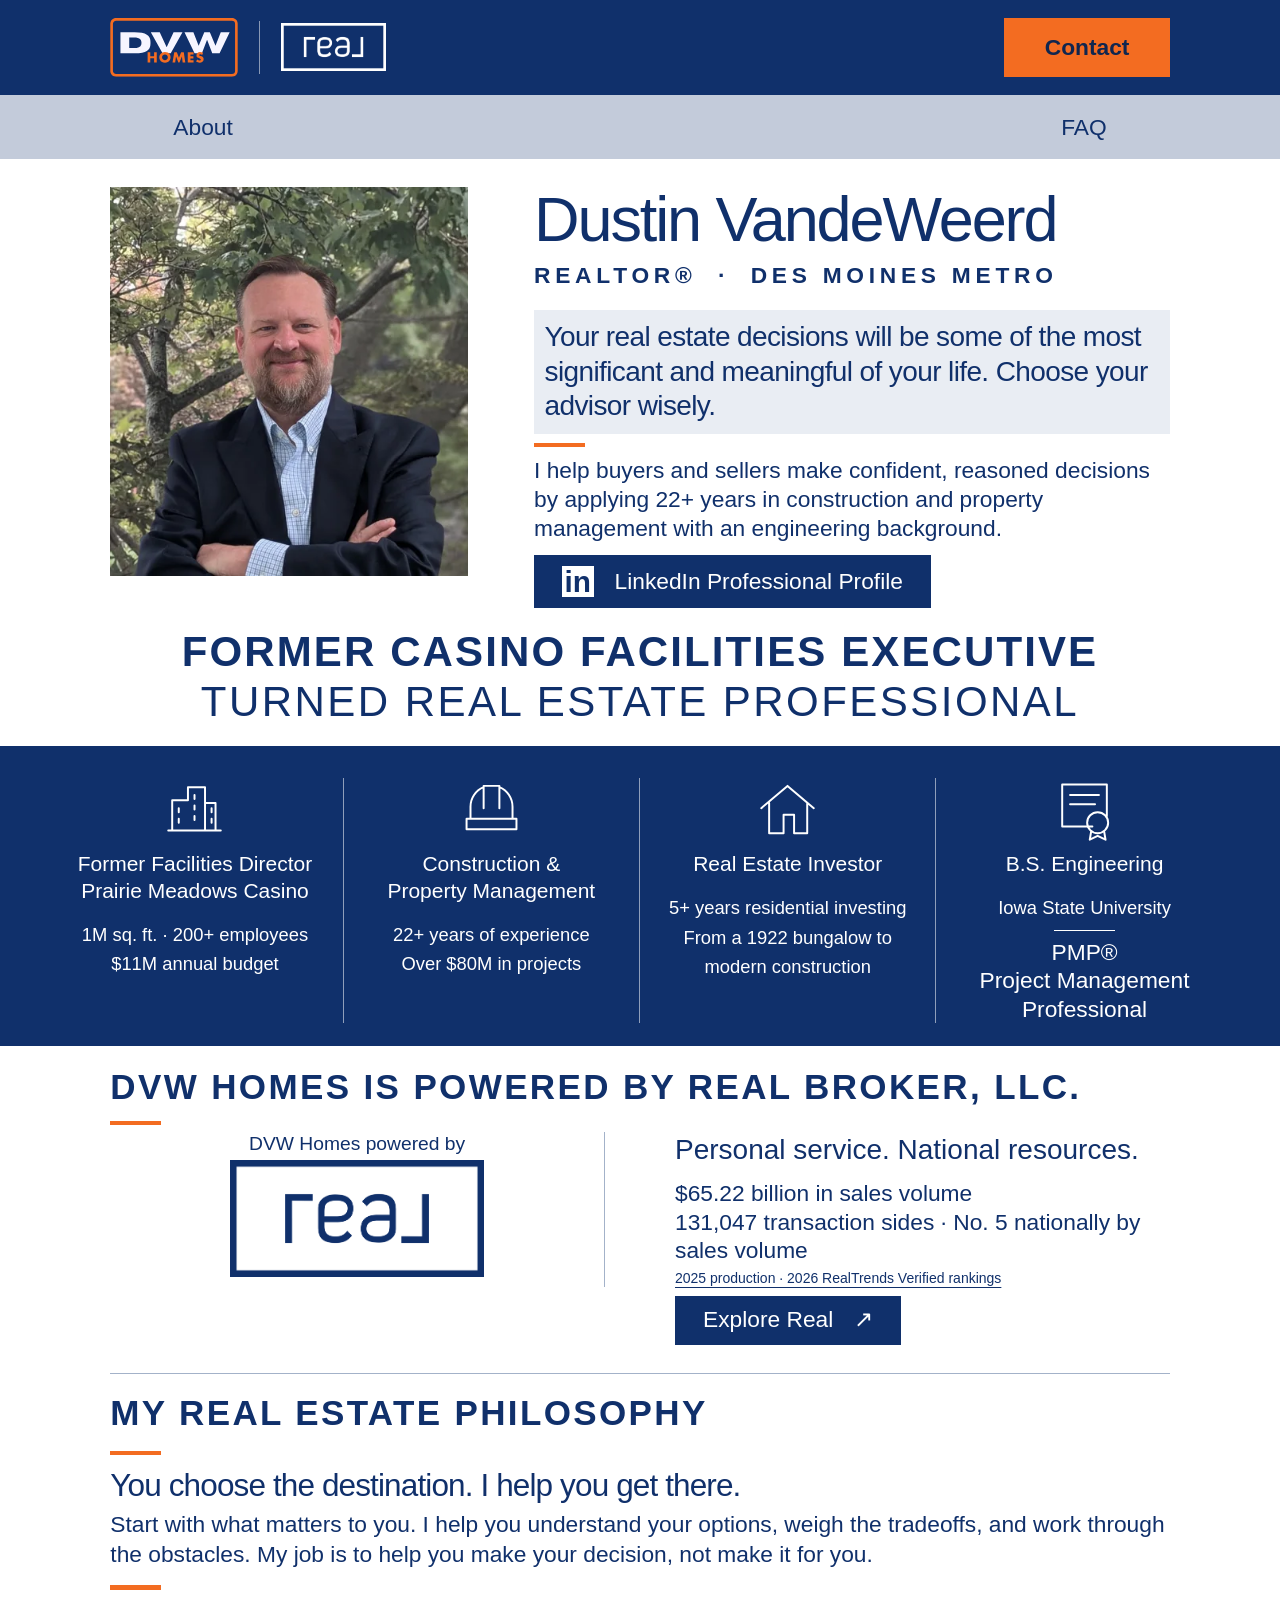
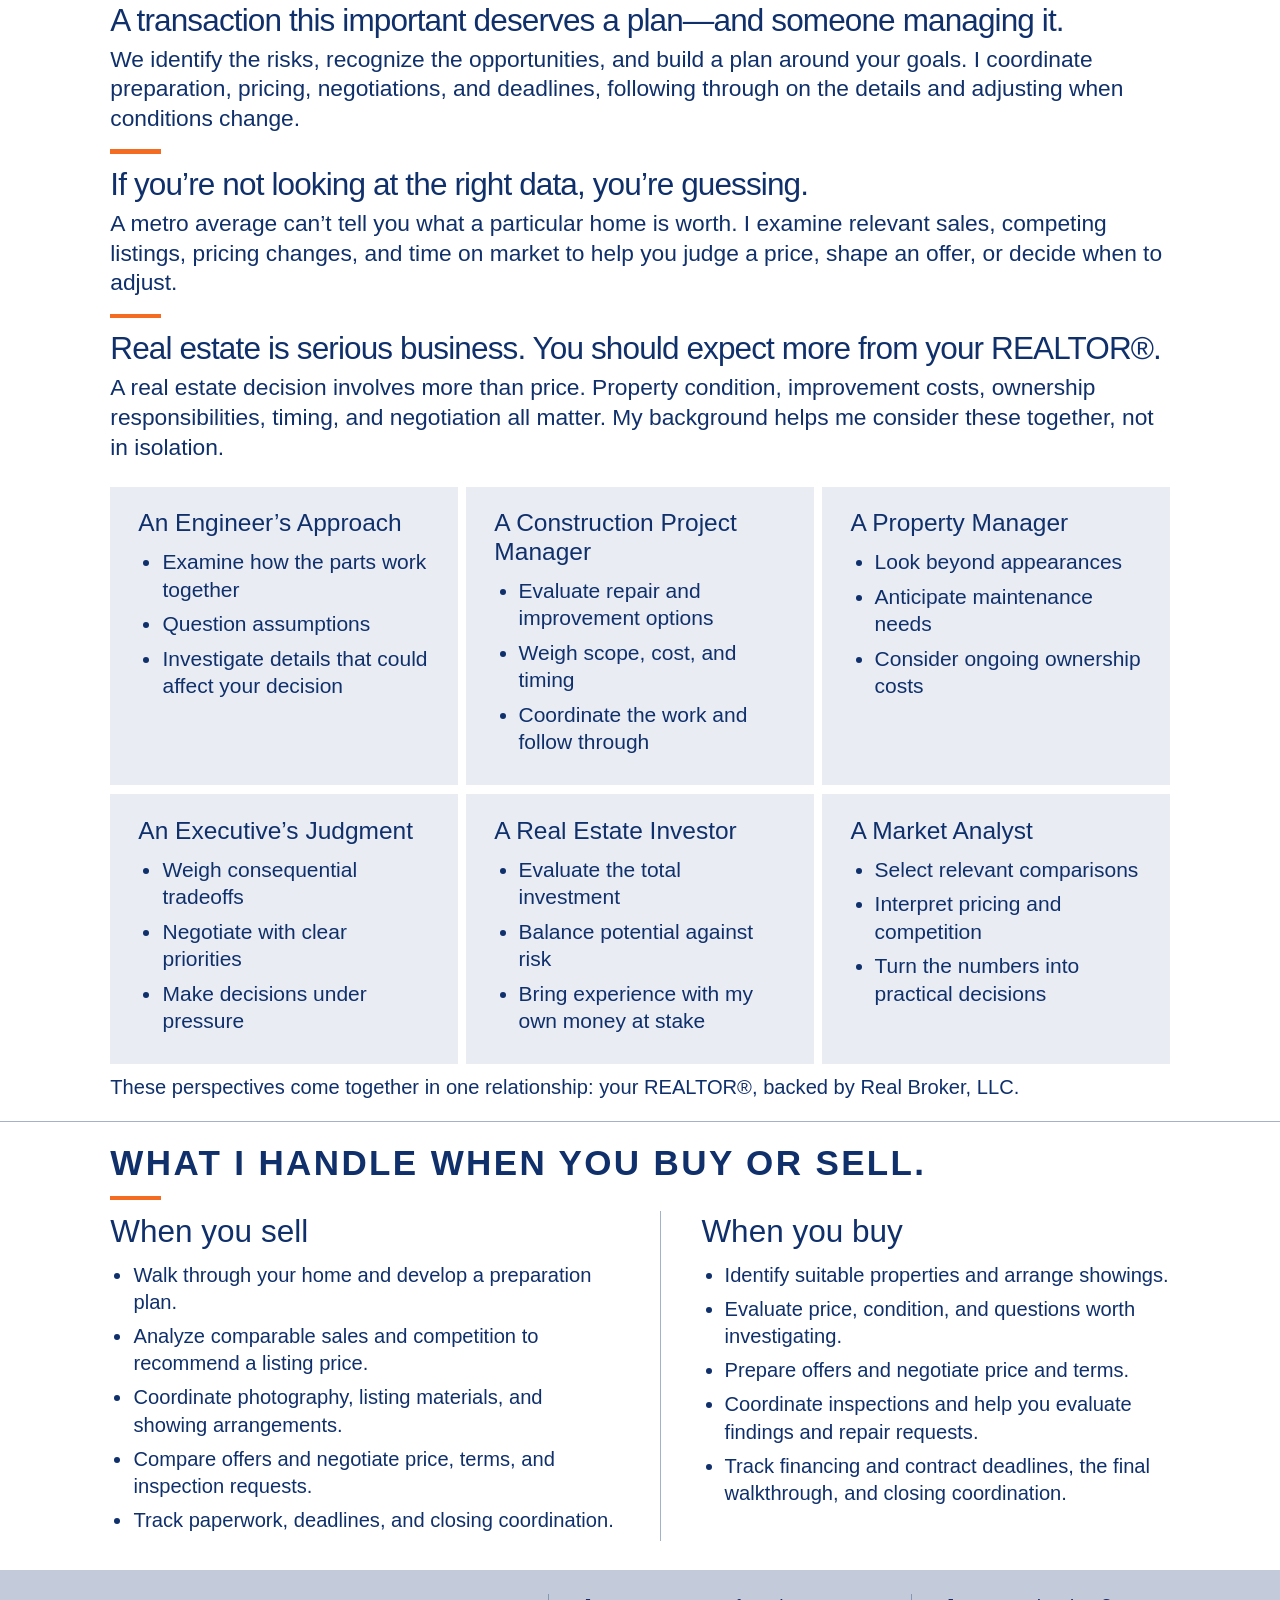
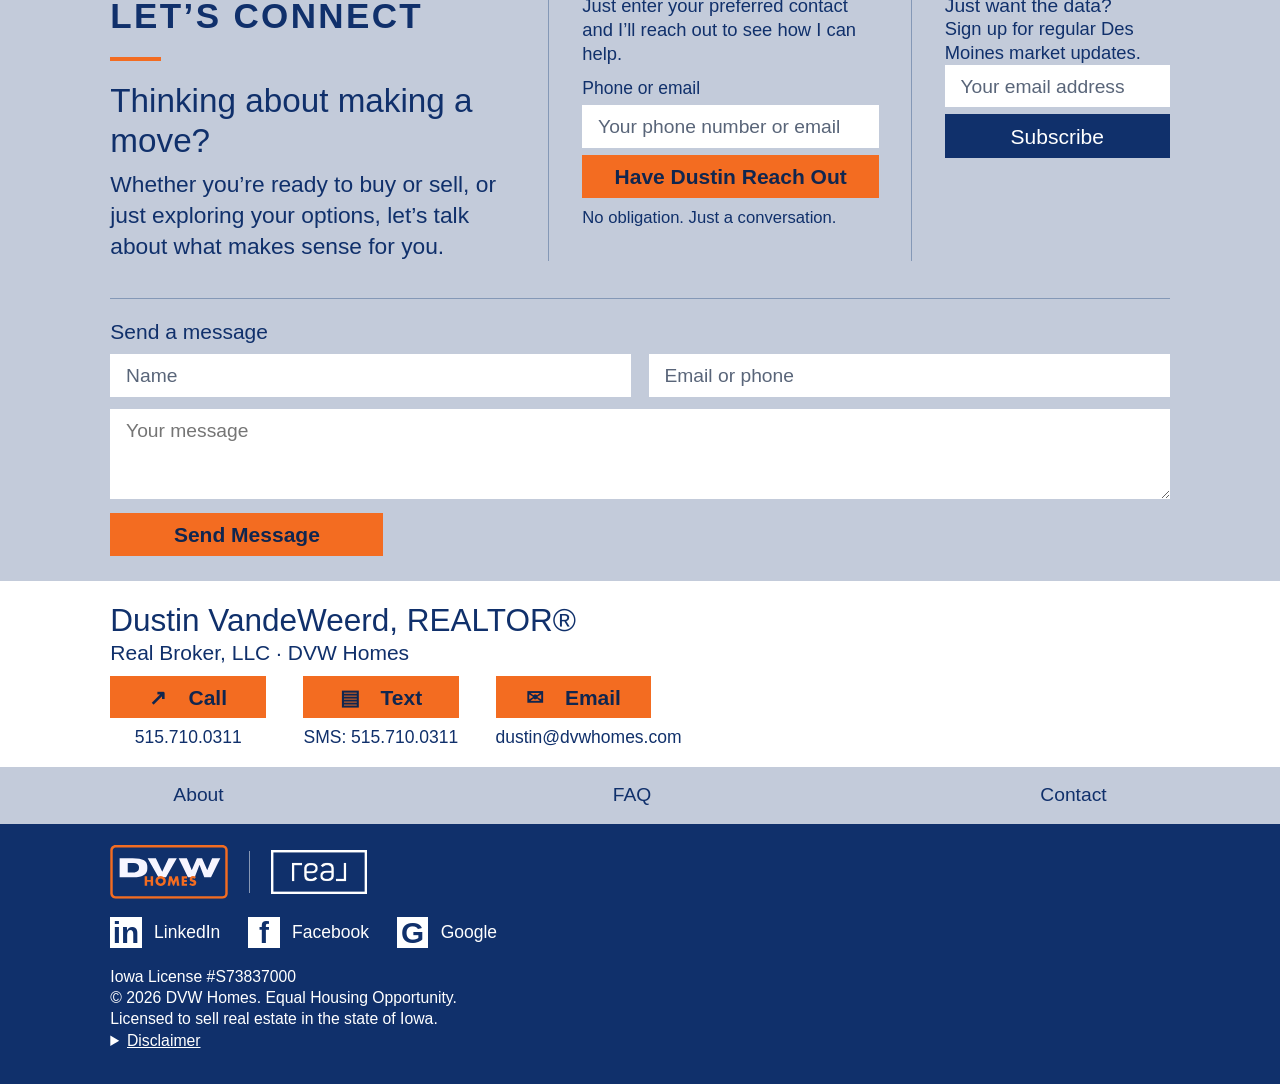
==== commit 8960945d: "Update social share preview image" ====
--- a/index.html
+++ b/index.html
@@ -15,16 +15,15 @@
 <meta property="og:title" content="Dustin VandeWeerd, Des Moines REALTOR® | DVW Homes">
 <meta property="og:description" content="Des Moines REALTOR® Dustin VandeWeerd applies an engineering background and 22 years of construction experience to home buying, selling, and strategic guidance.">
 <meta property="og:url" content="https://dvwhomes.com/">
-<meta property="og:image" content="https://dvwhomes.com/assets/dvw-homes-og.jpg">
-<meta property="og:image:width" content="1200">
-<meta property="og:image:height" content="630">
+<meta property="og:image" content="https://dvwhomes.com/assets/dustin-hero-900.jpg?v=20260919">
+<meta property="og:image:alt" content="Dustin VandeWeerd, REALTOR® with DVW Homes in Des Moines">
 <meta property="og:locale" content="en_US">
 
 <!-- Twitter -->
 <meta name="twitter:card" content="summary_large_image">
 <meta name="twitter:title" content="Dustin VandeWeerd, Des Moines REALTOR® | DVW Homes">
 <meta name="twitter:description" content="Des Moines REALTOR® Dustin VandeWeerd applies an engineering background and 22 years of construction experience to home buying, selling, and strategic guidance.">
-<meta name="twitter:image" content="https://dvwhomes.com/assets/dvw-homes-og.jpg">
+<meta name="twitter:image" content="https://dvwhomes.com/assets/dustin-hero-900.jpg?v=20260919">
 
 <link rel="icon" type="image/png" sizes="32x32" href="assets/favicon-32.png">
 <link rel="icon" type="image/png" sizes="256x256" href="assets/favicon.png">
--- a/style.css
+++ b/style.css
@@ -130,9 +130,10 @@
   .message-form textarea { margin-top: 0; }
 }
 
-
 /* Keep the supplied DVW Homes logo colors intact on the navy brand bands. */
 .dvw-logo { filter: none; }
+.honeypot { display: none !important; }
+.button:disabled { opacity: .65; cursor: wait; }
 
 /* Approved role and service lists remain readable as copy grows. */
 .role-grid ul, .service-grid ul { margin: .5em 0 0; padding-left: 1.15em; }
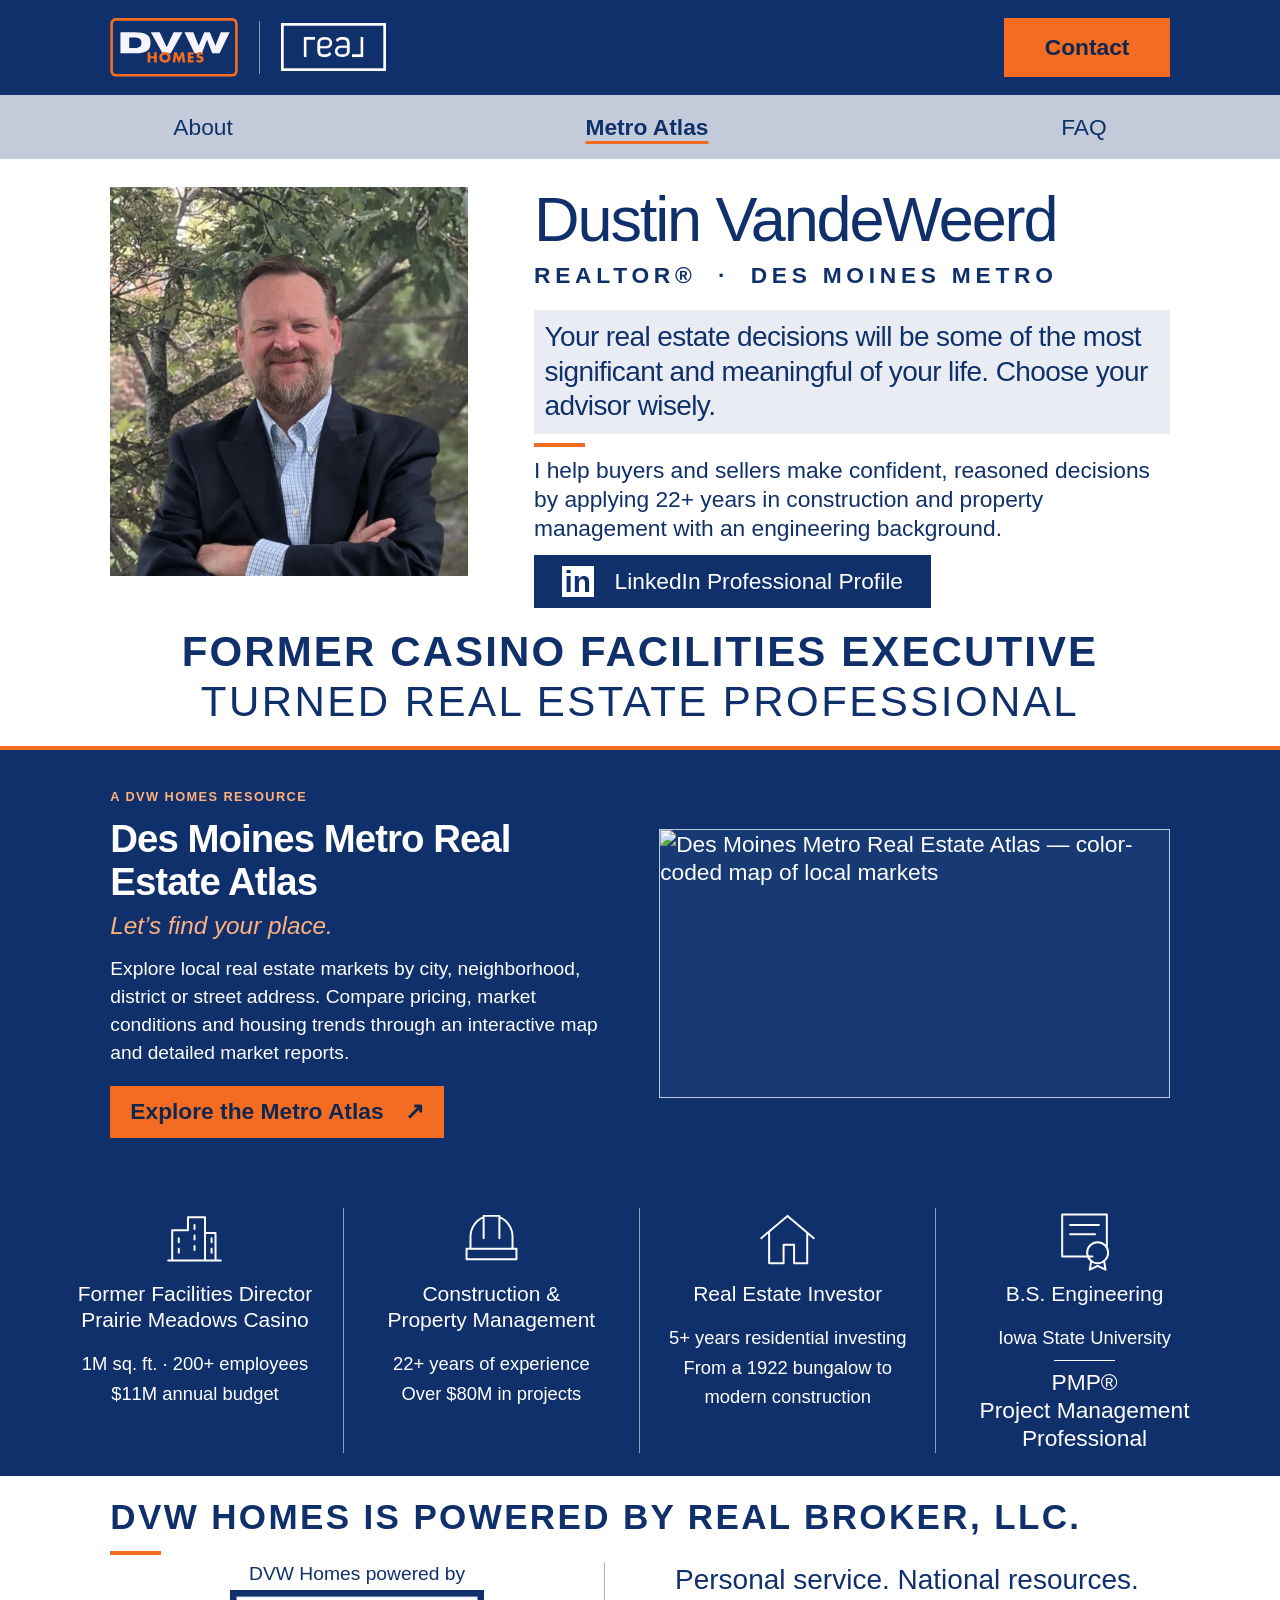
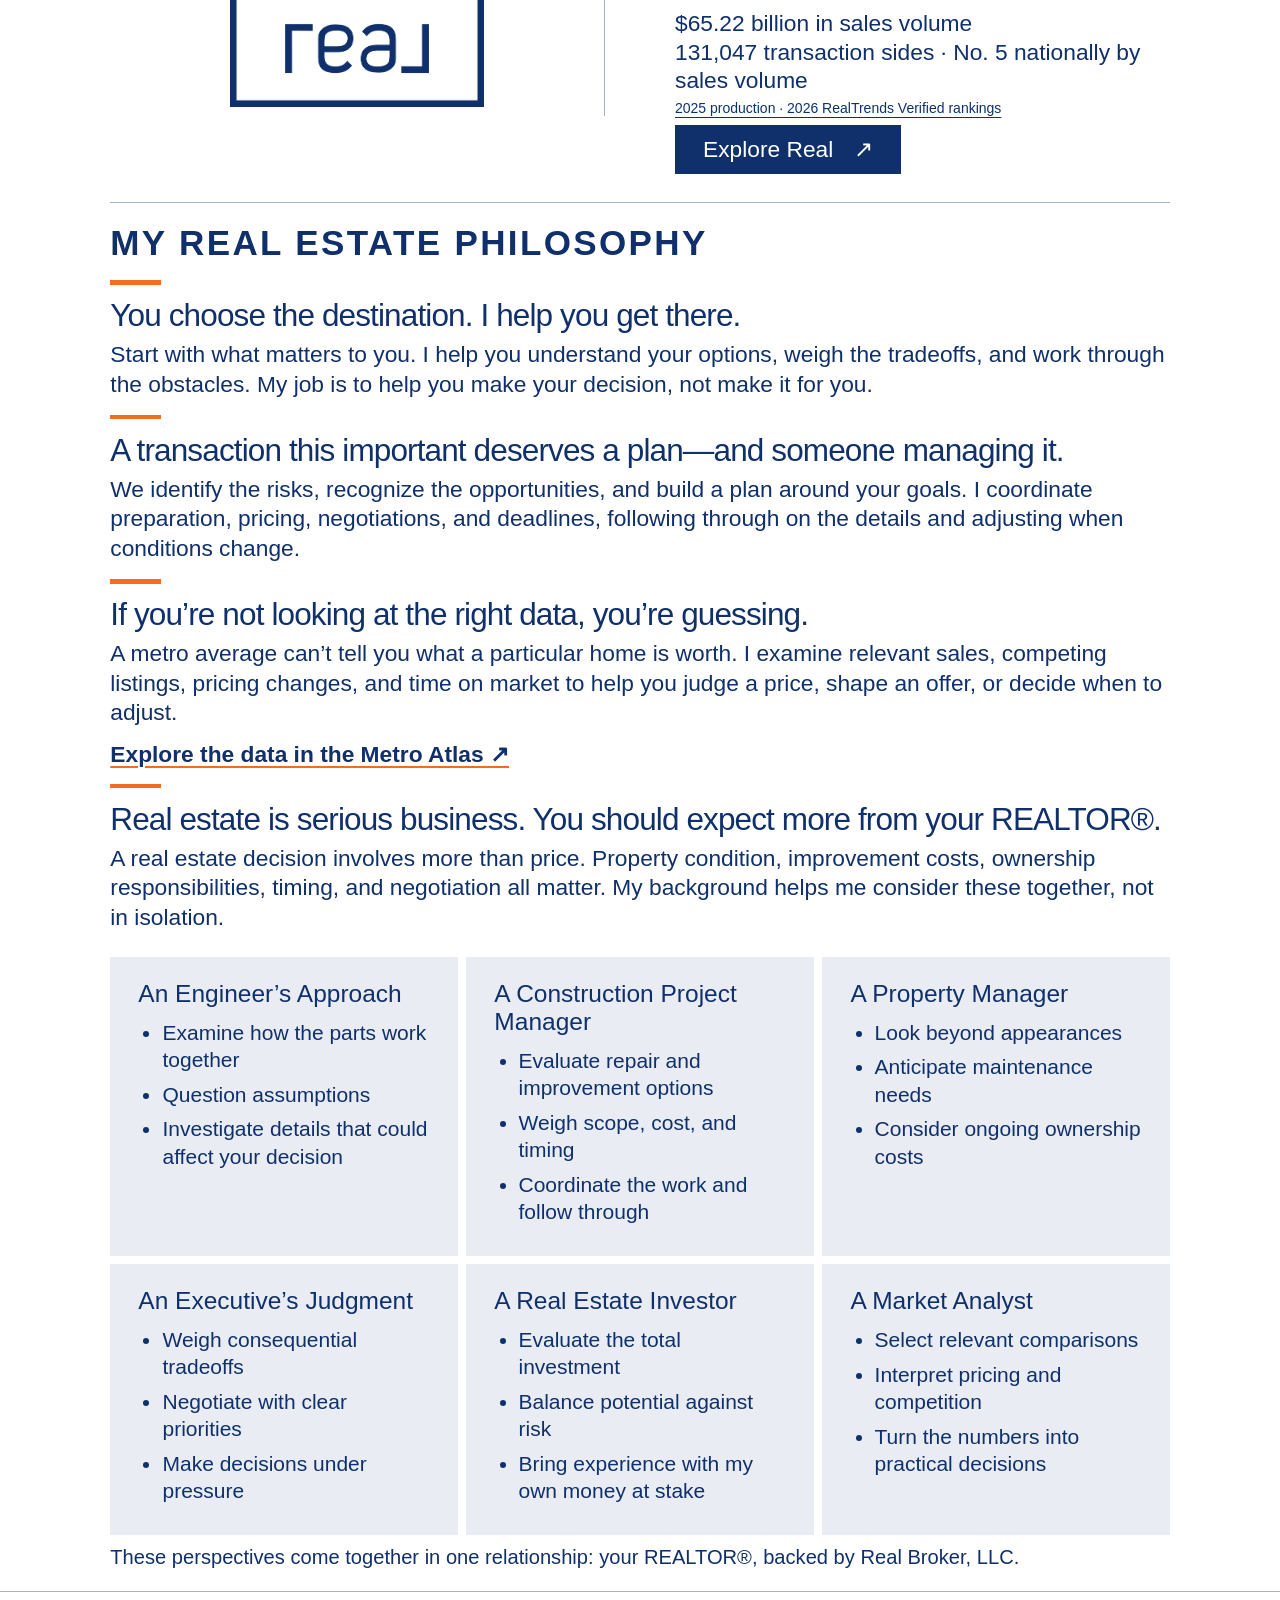
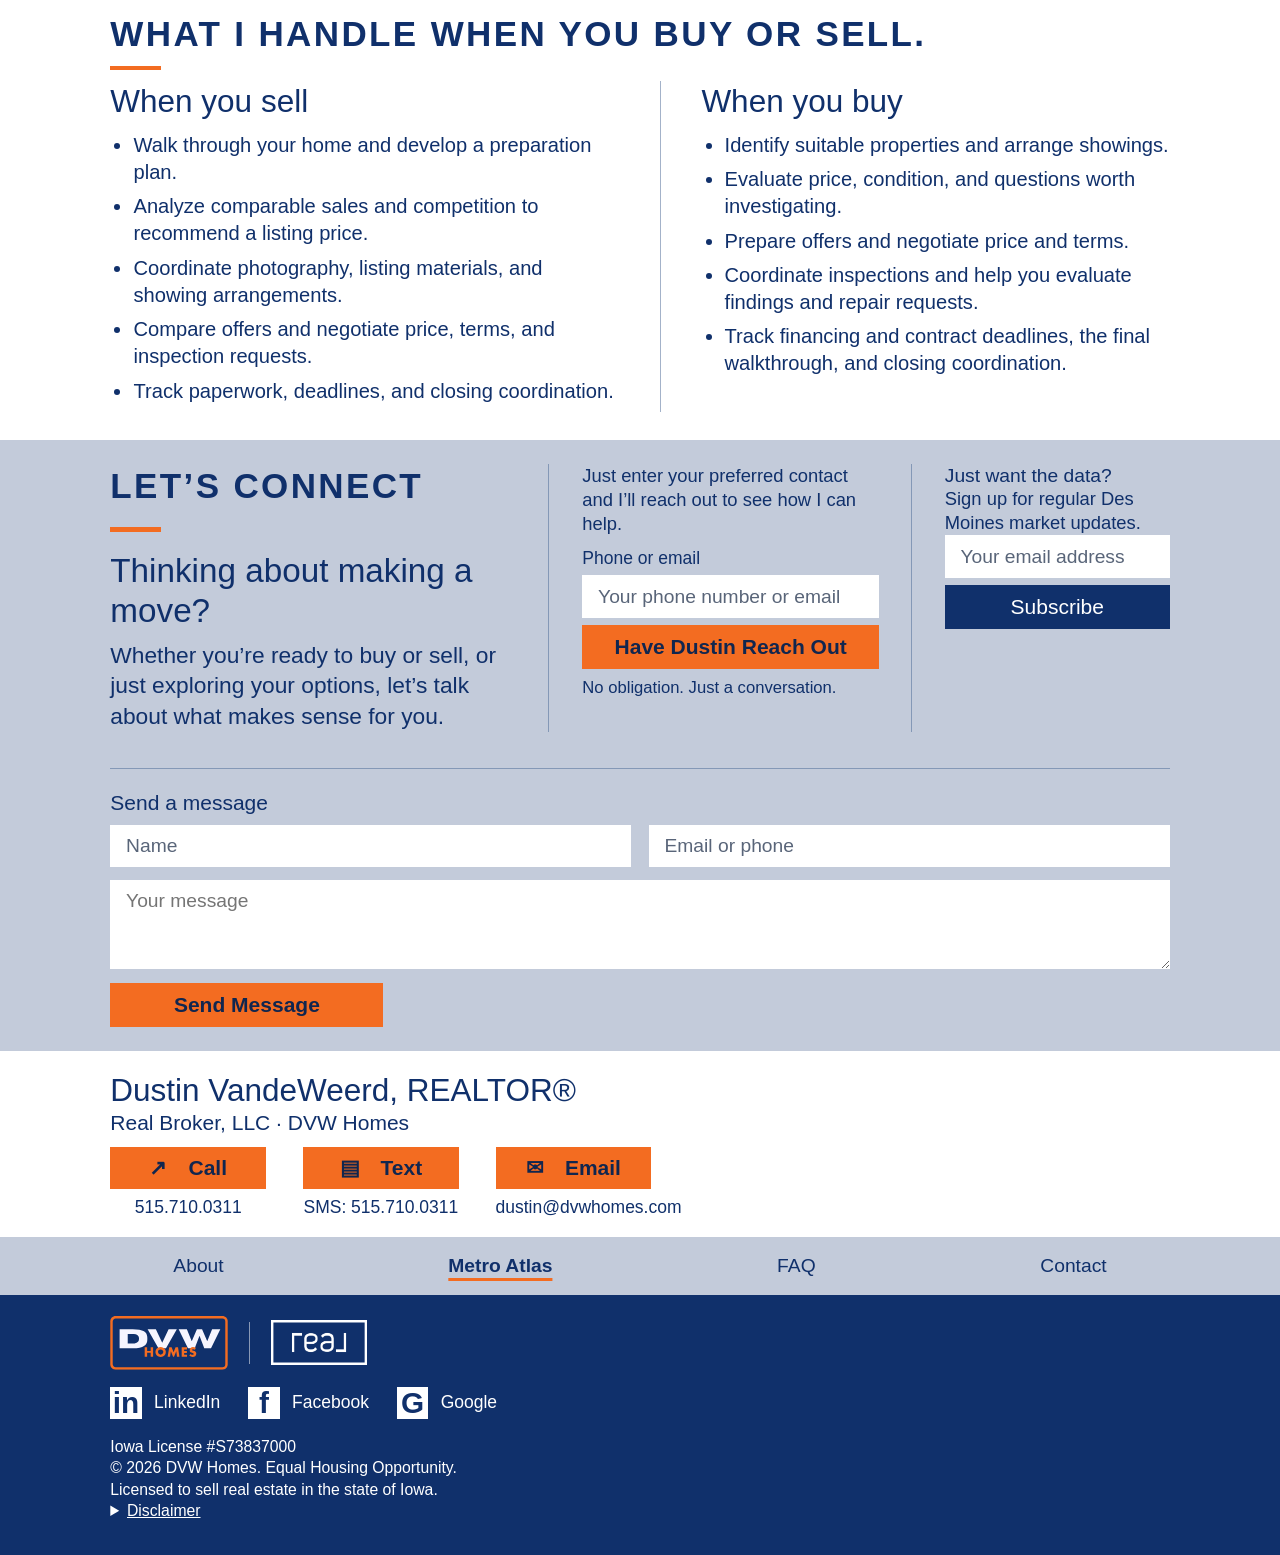
==== commit e3119b0b: "Add prominent Metro Atlas homepage feature and campaign-tagged navigation links" ====
--- a/index.html
+++ b/index.html
@@ -15,15 +15,17 @@
 <meta property="og:title" content="Dustin VandeWeerd, Des Moines REALTOR® | DVW Homes">
 <meta property="og:description" content="Des Moines REALTOR® Dustin VandeWeerd applies an engineering background and 22 years of construction experience to home buying, selling, and strategic guidance.">
 <meta property="og:url" content="https://dvwhomes.com/">
-<meta property="og:image" content="https://dvwhomes.com/assets/dustin-hero-900.jpg?v=20260919">
-<meta property="og:image:alt" content="Dustin VandeWeerd, REALTOR® with DVW Homes in Des Moines">
+<meta property="og:image" content="https://dvwhomes.com/assets/dvw-homes-og.jpg?v=20260919b">
+<meta property="og:image:width" content="1200">
+<meta property="og:image:height" content="630">
+<meta property="og:image:alt" content="DVW Homes — Dustin VandeWeerd, REALTOR® in the Des Moines Metro">
 <meta property="og:locale" content="en_US">
 
 <!-- Twitter -->
 <meta name="twitter:card" content="summary_large_image">
 <meta name="twitter:title" content="Dustin VandeWeerd, Des Moines REALTOR® | DVW Homes">
 <meta name="twitter:description" content="Des Moines REALTOR® Dustin VandeWeerd applies an engineering background and 22 years of construction experience to home buying, selling, and strategic guidance.">
-<meta name="twitter:image" content="https://dvwhomes.com/assets/dustin-hero-900.jpg?v=20260919">
+<meta name="twitter:image" content="https://dvwhomes.com/assets/dvw-homes-og.jpg?v=20260919b">
 
 <link rel="icon" type="image/png" sizes="32x32" href="assets/favicon-32.png">
 <link rel="icon" type="image/png" sizes="256x256" href="assets/favicon.png">
@@ -100,19 +102,51 @@
 </script>
 
 
+
+<!-- Metro Atlas feature: isolated styling, no changes to existing website layout rules. -->
+<style>
+.nav-links a.atlas-nav{font-weight:700;text-decoration:underline;text-decoration-color:var(--orange);text-decoration-thickness:3px;text-underline-offset:6px}
+.atlas-feature{background:var(--navy);color:#fff;border-top:4px solid var(--orange);padding:clamp(24px,3vw,44px) 0;margin:0 0 0}
+.atlas-feature-grid{display:grid;grid-template-columns:minmax(0,1fr) minmax(0,1fr);align-items:center;gap:clamp(20px,3vw,42px)}
+.atlas-feature-copy{min-width:0}.atlas-feature-kicker{font-size:clamp(11px,1vw,15px);font-weight:700;letter-spacing:.11em;color:#ffb07c;text-transform:uppercase;margin:0 0 12px}
+.atlas-feature h2{font-size:clamp(27px,3vw,42px);line-height:1.12;font-weight:600;letter-spacing:-.025em;margin:0}
+.atlas-feature-tagline{color:#ffb07c;font-style:italic;font-size:clamp(18px,1.9vw,26px);margin:8px 0 14px}
+.atlas-feature-copy>p:not(.atlas-feature-kicker):not(.atlas-feature-tagline){font-size:clamp(16px,1.5vw,20px);line-height:1.45;margin:0 0 20px}
+.atlas-feature .atlas-cta{background:var(--orange);color:#10264f;font-weight:700;min-height:46px;max-width:100%;padding:12px 20px;white-space:normal}
+.atlas-feature .atlas-cta:focus-visible,.atlas-feature-art:focus-visible{outline-color:white}
+.atlas-feature-art{display:block;min-width:0;background:#173a75;border:1px solid #b9c7dd;text-decoration:none}
+.atlas-feature-art img{display:block;width:100%;height:auto;aspect-ratio:1200/630;object-fit:contain}
+.atlas-context-link{display:inline-block;margin-top:12px;font-weight:700;text-decoration-color:var(--orange);text-decoration-thickness:2px}
+@media(max-width:700px){.atlas-feature-grid{grid-template-columns:1fr;gap:20px}.atlas-feature .atlas-cta{width:100%}.atlas-feature-art{max-width:100%}}
+</style>
 </head>
 <body id="top">
 <a class="skip-link" href="#main">Skip to content</a>
 <header class="site-header"><div class="wrap header-inner"><a href="#top" aria-label="DVW Homes home"><span class="logo-lockup"><img class="dvw-logo" src="assets/dvw-only-logo.svg" alt="DVW Homes"><span class="logo-divider"></span><img class="real-logo" src="assets/real-broker-logo-white.png" alt="Real Broker, LLC"></span></a><a class="button contact-button" href="#contact">Contact</a></div></header>
-<div class="nav-band"><nav class="wrap" aria-label="Primary"><button class="menu-toggle" aria-expanded="false" aria-controls="primary-links">Menu <span aria-hidden="true">☰</span></button><div id="primary-links" class="nav-links"><a href="#about">About</a><a href="faq/">FAQ</a></div></nav></div>
+<div class="nav-band"><nav class="wrap" aria-label="Primary"><button class="menu-toggle" aria-expanded="false" aria-controls="primary-links">Menu <span aria-hidden="true">☰</span></button><div id="primary-links" class="nav-links"><a href="#about">About</a><a class="atlas-nav" href="https://dvw-market-atlas-preview.dustin-99a.workers.dev/?utm_source=dvwhomes&amp;utm_medium=referral&amp;utm_campaign=metro_atlas&amp;utm_content=primary_nav">Metro Atlas</a><a href="faq/">FAQ</a></div></nav></div>
 <main id="main">
 <section class="hero wrap" id="about" aria-labelledby="name"><div class="hero-grid"><picture><source srcset="assets/dustin-hero-480.webp 480w, assets/dustin-hero-900.webp 900w" sizes="(max-width:700px) 85vw, 340px" type="image/webp"><img src="assets/dustin-hero-900.jpg" width="900" height="1125" fetchpriority="high" alt="Dustin VandeWeerd, REALTOR®"></picture><div class="hero-copy"><h1 id="name">Dustin VandeWeerd</h1><p class="eyebrow">REALTOR® <span>·</span> Des Moines Metro</p><blockquote>Your real estate decisions will be some of the most significant and meaningful of your life. Choose your advisor wisely.</blockquote><span class="accent" aria-hidden="true"></span><p class="intro">I help buyers and sellers make confident, reasoned decisions by applying 22+ years in construction and property management with an engineering background.</p><a class="button linkedin" href="https://www.linkedin.com/in/dvwhomes/" target="_blank" rel="noopener noreferrer"><span class="social-icon" aria-hidden="true">in</span> LinkedIn Professional Profile</a></div></div><p class="career"><strong>Former Casino Facilities Executive</strong><span>Turned Real Estate Professional</span></p></section>
+
+<section class="atlas-feature" id="metro-atlas" aria-labelledby="atlas-feature-heading">
+  <div class="wrap atlas-feature-grid">
+    <div class="atlas-feature-copy">
+      <p class="atlas-feature-kicker">A DVW Homes resource</p>
+      <h2 id="atlas-feature-heading">Des Moines Metro Real Estate Atlas</h2>
+      <p class="atlas-feature-tagline">Let’s find your place.</p>
+      <p>Explore local real estate markets by city, neighborhood, district or street address. Compare pricing, market conditions and housing trends through an interactive map and detailed market reports.</p>
+      <a class="button atlas-cta" href="https://dvw-market-atlas-preview.dustin-99a.workers.dev/?utm_source=dvwhomes&amp;utm_medium=referral&amp;utm_campaign=metro_atlas&amp;utm_content=homepage_feature">Explore the Metro Atlas <span aria-hidden="true">↗</span></a>
+    </div>
+    <a class="atlas-feature-art" href="https://dvw-market-atlas-preview.dustin-99a.workers.dev/?utm_source=dvwhomes&amp;utm_medium=referral&amp;utm_campaign=metro_atlas&amp;utm_content=homepage_image" aria-label="Open the interactive Metro Atlas">
+      <img src="https://dvw-market-atlas-preview.dustin-99a.workers.dev/assets/homepage/atlas-share-v841.jpg" alt="Des Moines Metro Real Estate Atlas — color-coded map of local markets" width="1200" height="630" loading="lazy" decoding="async">
+    </a>
+  </div>
+</section>
 <section class="credentials" id="background" aria-label="Experience and credentials"><div class="wrap credential-grid"><article><svg viewBox="0 0 48 48" aria-hidden="true"><path d="M7 40V17h12V7h13v33M19 17V7m13 12h8v21M4 40h40M12 23v3m0 5v3m12-21v3m0 5v3m0 5v3m13-9v3m0 5v3"/></svg><h3>Former Facilities Director<br>Prairie Meadows Casino</h3><p>1M sq. ft. · 200+ employees<br>$11M annual budget</p></article><article><svg viewBox="0 0 48 48" aria-hidden="true"><path d="M8 31v-9a16 16 0 0 1 10-15m12 0a16 16 0 0 1 10 15v9M18 23V6h12v17M5 31h38v8H5z"/></svg><h3>Construction &amp;<br>Property Management</h3><p>22+ years of experience<br>Over $80M in projects</p></article><article><svg viewBox="0 0 48 48" aria-hidden="true"><path d="M4 23 24 6l20 17M10 19v23h11V28h8v14h10V19"/></svg><h3>Real Estate Investor</h3><p>5+ years residential investing<br>From a 1922 bungalow to modern construction</p></article><article><svg viewBox="0 0 48 48" aria-hidden="true"><path d="M30 37H7V5h34v24M13 13h22M13 20h19"/><circle cx="34" cy="34" r="8"/><path d="m29 41-1 6 6-3 6 3-1-6"/></svg><h3>B.S. Engineering</h3><p>Iowa State University<hr>PMP®<br>Project Management Professional</p></article></div></section>
 <section class="broker wrap" aria-labelledby="broker-heading"><h2 class="section-heading" id="broker-heading">DVW Homes is powered by Real Broker, LLC.</h2><span class="accent" aria-hidden="true"></span><div class="broker-grid"><a class="broker-mark" href="https://onereal.com/dvwhomes" target="_blank" rel="noopener noreferrer"><span>DVW Homes powered by</span><span class="broker-logo-shape" role="img" aria-label="Real Broker, LLC"></span></a><div><h3>Personal service. National resources.</h3><p>$65.22 billion in sales volume<br>131,047 transaction sides · No. 5 nationally by sales volume</p><p class="source-note"><a href="https://www.realtrends.com/ranking/best-real-estate-agents-united-states/brokerages-by-volume/" target="_blank" rel="noopener noreferrer">2025 production · 2026 RealTrends Verified rankings</a></p><a class="button" href="https://onereal.com/dvwhomes" target="_blank" rel="noopener noreferrer">Explore Real <span aria-hidden="true">↗</span></a></div></div></section>
 <section class="philosophy wrap" id="approach" aria-labelledby="philosophy-heading"><h2 class="section-heading" id="philosophy-heading">My Real Estate Philosophy</h2>
 <article class="principle"><span class="accent" aria-hidden="true"></span><h3>You choose the destination. I help you get there.</h3><p>Start with what matters to you. I help you understand your options, weigh the tradeoffs, and work through the obstacles. My job is to help you make your decision, not make it for you.</p></article>
 <article class="principle"><span class="accent" aria-hidden="true"></span><h3>A transaction this important deserves a plan—and someone managing it.</h3><p>We identify the risks, recognize the opportunities, and build a plan around your goals. I coordinate preparation, pricing, negotiations, and deadlines, following through on the details and adjusting when conditions change.</p></article>
-<article class="principle"><span class="accent" aria-hidden="true"></span><h3>If you’re not looking at the right data, you’re guessing.</h3><p>A metro average can’t tell you what a particular home is worth. I examine relevant sales, competing listings, pricing changes, and time on market to help you judge a price, shape an offer, or decide when to adjust.</p></article>
+<article class="principle"><span class="accent" aria-hidden="true"></span><h3>If you’re not looking at the right data, you’re guessing.</h3><p>A metro average can’t tell you what a particular home is worth. I examine relevant sales, competing listings, pricing changes, and time on market to help you judge a price, shape an offer, or decide when to adjust.</p><a class="atlas-context-link" href="https://dvw-market-atlas-preview.dustin-99a.workers.dev/?utm_source=dvwhomes&amp;utm_medium=referral&amp;utm_campaign=metro_atlas&amp;utm_content=market_philosophy">Explore the data in the Metro Atlas <span aria-hidden="true">↗</span></a></article>
 <article class="principle"><span class="accent" aria-hidden="true"></span><h3>Real estate is serious business. You should expect more from your REALTOR®.</h3><p>A real estate decision involves more than price. Property condition, improvement costs, ownership responsibilities, timing, and negotiation all matter. My background helps me consider these together, not in isolation.</p><div class="role-grid"><article><h4>An Engineer’s Approach</h4><ul><li>Examine how the parts work together</li><li>Question assumptions</li><li>Investigate details that could affect your decision</li></ul></article><article><h4>A Construction Project Manager</h4><ul><li>Evaluate repair and improvement options</li><li>Weigh scope, cost, and timing</li><li>Coordinate the work and follow through</li></ul></article><article><h4>A Property Manager</h4><ul><li>Look beyond appearances</li><li>Anticipate maintenance needs</li><li>Consider ongoing ownership costs</li></ul></article><article><h4>An Executive’s Judgment</h4><ul><li>Weigh consequential tradeoffs</li><li>Negotiate with clear priorities</li><li>Make decisions under pressure</li></ul></article><article><h4>A Real Estate Investor</h4><ul><li>Evaluate the total investment</li><li>Balance potential against risk</li><li>Bring experience with my own money at stake</li></ul></article><article><h4>A Market Analyst</h4><ul><li>Select relevant comparisons</li><li>Interpret pricing and competition</li><li>Turn the numbers into practical decisions</li></ul></article></div><p class="roles-closing">These perspectives come together in one relationship: your REALTOR®, backed by Real Broker, LLC.</p></article></section>
 <section class="services" id="selling"><span id="service-area"></span><div class="wrap"><h2 class="section-heading">What I handle when you buy or sell.</h2><span class="accent" aria-hidden="true"></span><div class="service-grid"><article><h3>When you sell</h3><ul><li>Walk through your home and develop a preparation plan.</li><li>Analyze comparable sales and competition to recommend a listing price.</li><li>Coordinate photography, listing materials, and showing arrangements.</li><li>Compare offers and negotiate price, terms, and inspection requests.</li><li>Track paperwork, deadlines, and closing coordination.</li></ul></article><article><h3>When you buy</h3><ul><li>Identify suitable properties and arrange showings.</li><li>Evaluate price, condition, and questions worth investigating.</li><li>Prepare offers and negotiate price and terms.</li><li>Coordinate inspections and help you evaluate findings and repair requests.</li><li>Track financing and contract deadlines, the final walkthrough, and closing coordination.</li></ul></article></div></div></section>
 <section class="connect" id="contact" aria-labelledby="connect-heading"><div class="wrap"><div class="connect-grid"><div><h2 class="section-heading" id="connect-heading">Let’s Connect</h2><span class="accent" aria-hidden="true"></span><h3>Thinking about making a move?</h3><p>Whether you’re ready to buy or sell, or just exploring your options, let’s talk about what makes sense for you.</p></div>
@@ -120,6 +154,6 @@
 <form data-form="newsletter"><input type="checkbox" name="botcheck" class="honeypot" tabindex="-1" aria-hidden="true"><h3 class="newsletter-heading">Just want the data?</h3><p>Sign up for regular Des Moines market updates.</p><label for="newsletter-email">Email address</label><input id="newsletter-email" name="email" type="email" autocomplete="email" required placeholder="Your email address"><button class="button" type="submit">Subscribe</button><p class="form-status" role="status"></p></form></div>
 <form class="message-form" data-form="message"><input type="checkbox" name="botcheck" class="honeypot" tabindex="-1" aria-hidden="true"><h3>Send a message</h3><div class="message-fields"><div><label for="message-name">Name</label><input id="message-name" placeholder="Name" name="name" autocomplete="name" required></div><div><label for="message-contact">Email or phone</label><input id="message-contact" placeholder="Email or phone" name="contact" required></div></div><label for="message-body">Your message</label><textarea id="message-body" placeholder="Your message" name="message" rows="4" required></textarea><button class="button contact-button" type="submit">Send Message</button><p class="form-status" role="status"></p></form></div></section>
 <section class="direct-contact wrap" aria-label="Contact Dustin directly"><h2>Dustin VandeWeerd, REALTOR®</h2><p>Real Broker, LLC · DVW Homes</p><div class="contact-methods"><div><a class="button contact-button" href="tel:+15157100311"><span aria-hidden="true">↗</span> Call</a><a class="contact-detail" href="tel:+15157100311">515.710.0311</a></div><div><a class="button contact-button" href="sms:+15157100311"><span aria-hidden="true">▤</span> Text</a><a class="contact-detail" href="sms:+15157100311">SMS: 515.710.0311</a></div><div><a class="button contact-button" href="mailto:dustin@dvwhomes.com"><span aria-hidden="true">✉</span> Email</a><a class="contact-detail" href="mailto:dustin@dvwhomes.com">dustin@dvwhomes.com</a></div></div></section>
-</main><div class="nav-band bottom-nav"><nav class="wrap nav-links" aria-label="Footer"><a href="#about">About</a><a href="faq/">FAQ</a><a href="#contact">Contact</a></nav></div>
+</main><div class="nav-band bottom-nav"><nav class="wrap nav-links" aria-label="Footer"><a href="#about">About</a><a class="atlas-nav" href="https://dvw-market-atlas-preview.dustin-99a.workers.dev/?utm_source=dvwhomes&amp;utm_medium=referral&amp;utm_campaign=metro_atlas&amp;utm_content=footer_nav">Metro Atlas</a><a href="faq/">FAQ</a><a href="#contact">Contact</a></nav></div>
 <footer class="site-footer"><div class="wrap"><a href="#top" aria-label="DVW Homes home"><span class="logo-lockup"><img class="dvw-logo" src="assets/dvw-only-logo.svg" alt="DVW Homes"><span class="logo-divider"></span><img class="real-logo" src="assets/real-broker-logo-white.png" alt="Real Broker, LLC"></span></a><div class="social-links"><a href="https://www.linkedin.com/in/dvwhomes/" target="_blank" rel="noopener noreferrer"><span class="social-icon" aria-hidden="true">in</span> LinkedIn</a><a href="https://www.facebook.com/dvwhomes" target="_blank" rel="noopener noreferrer"><span class="social-icon" aria-hidden="true">f</span> Facebook</a><a href="https://share.google/mamUsUmlILJuWoOn6" target="_blank" rel="noopener noreferrer"><span class="social-icon" aria-hidden="true">G</span> Google</a></div><p>Iowa License #S73837000<br>© <span id="year">2026</span> DVW Homes. Equal Housing Opportunity.<br>Licensed to sell real estate in the state of Iowa.</p><details class="disclaimer"><summary>Disclaimer</summary><p>Information on this website is general information and is not a substitute for property-specific advice. Engineering and construction experience inform my real estate guidance; they do not replace a licensed inspection or specialist evaluation.</p></details></div></footer>
 <noscript><p class="wrap">To contact Dustin without JavaScript, call or text 515.710.0311 or email dustin@dvwhomes.com.</p></noscript><script src="script.js"></script></body></html>
